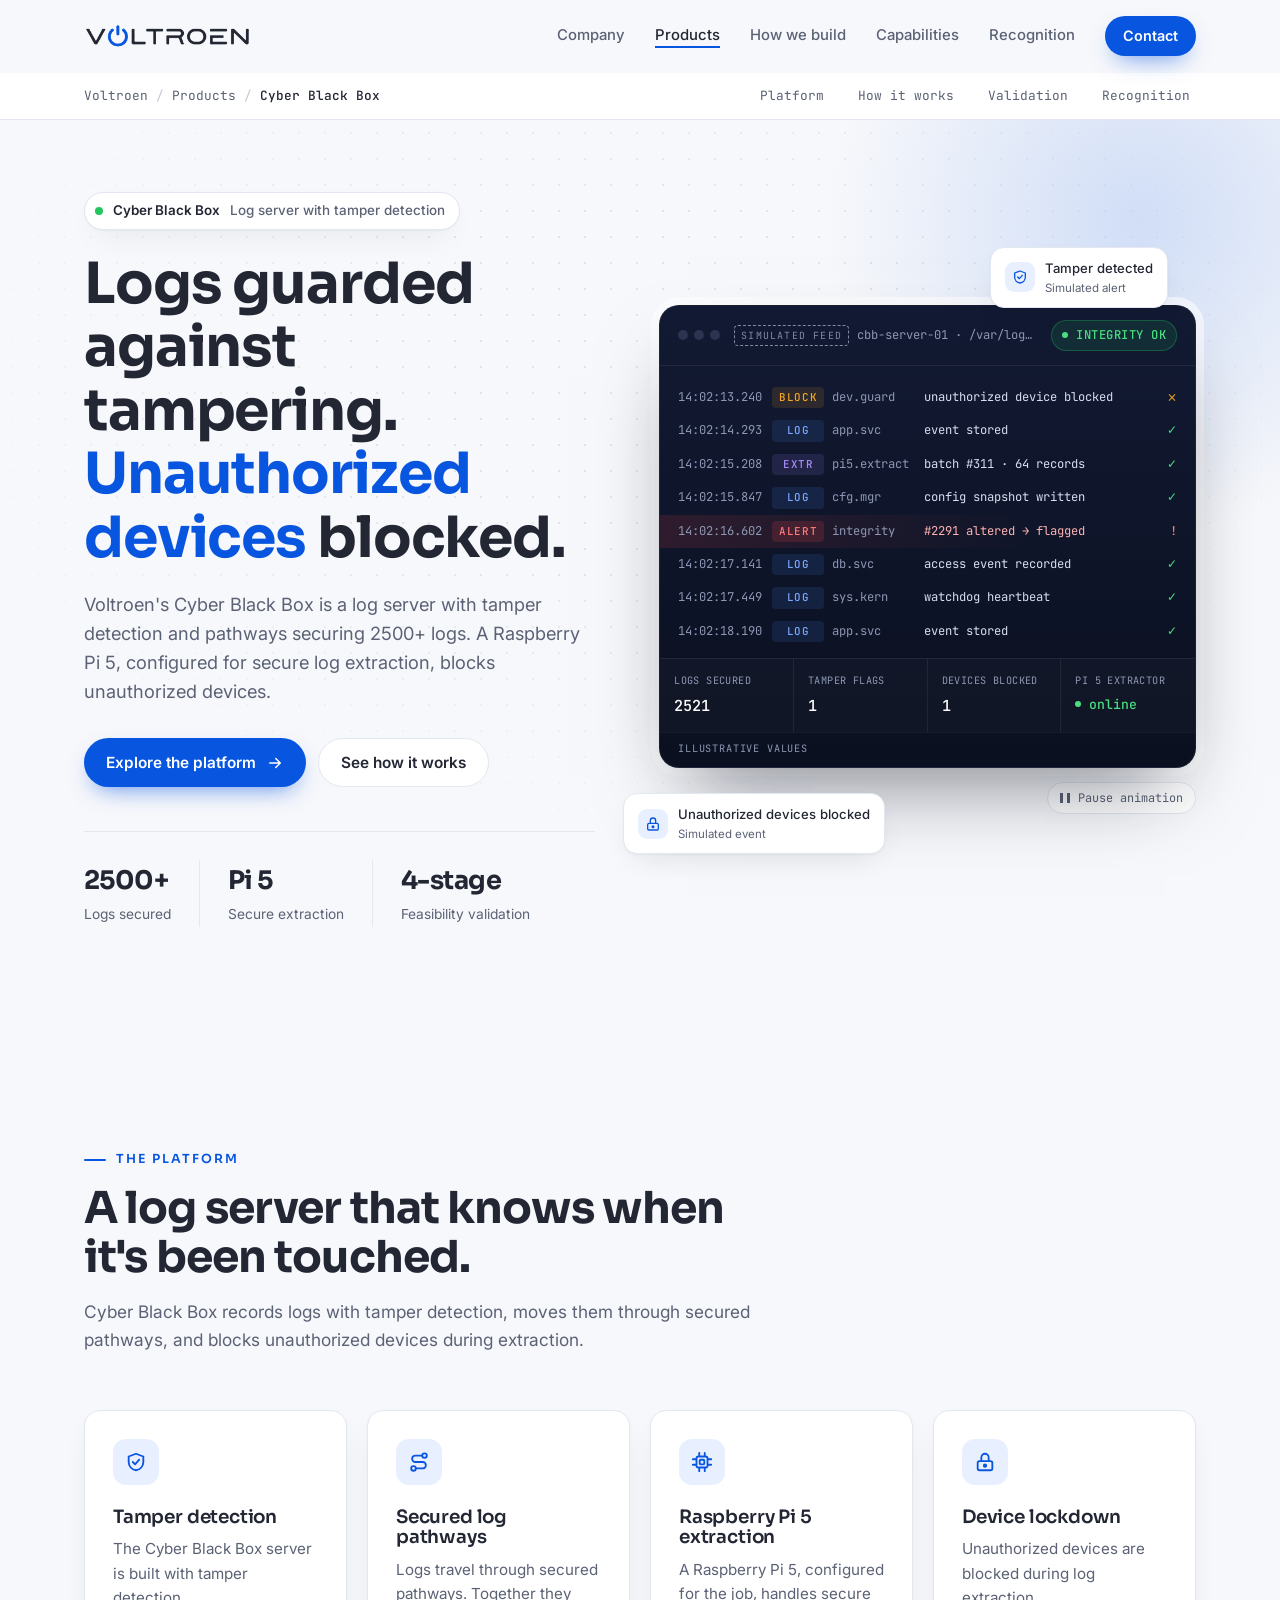
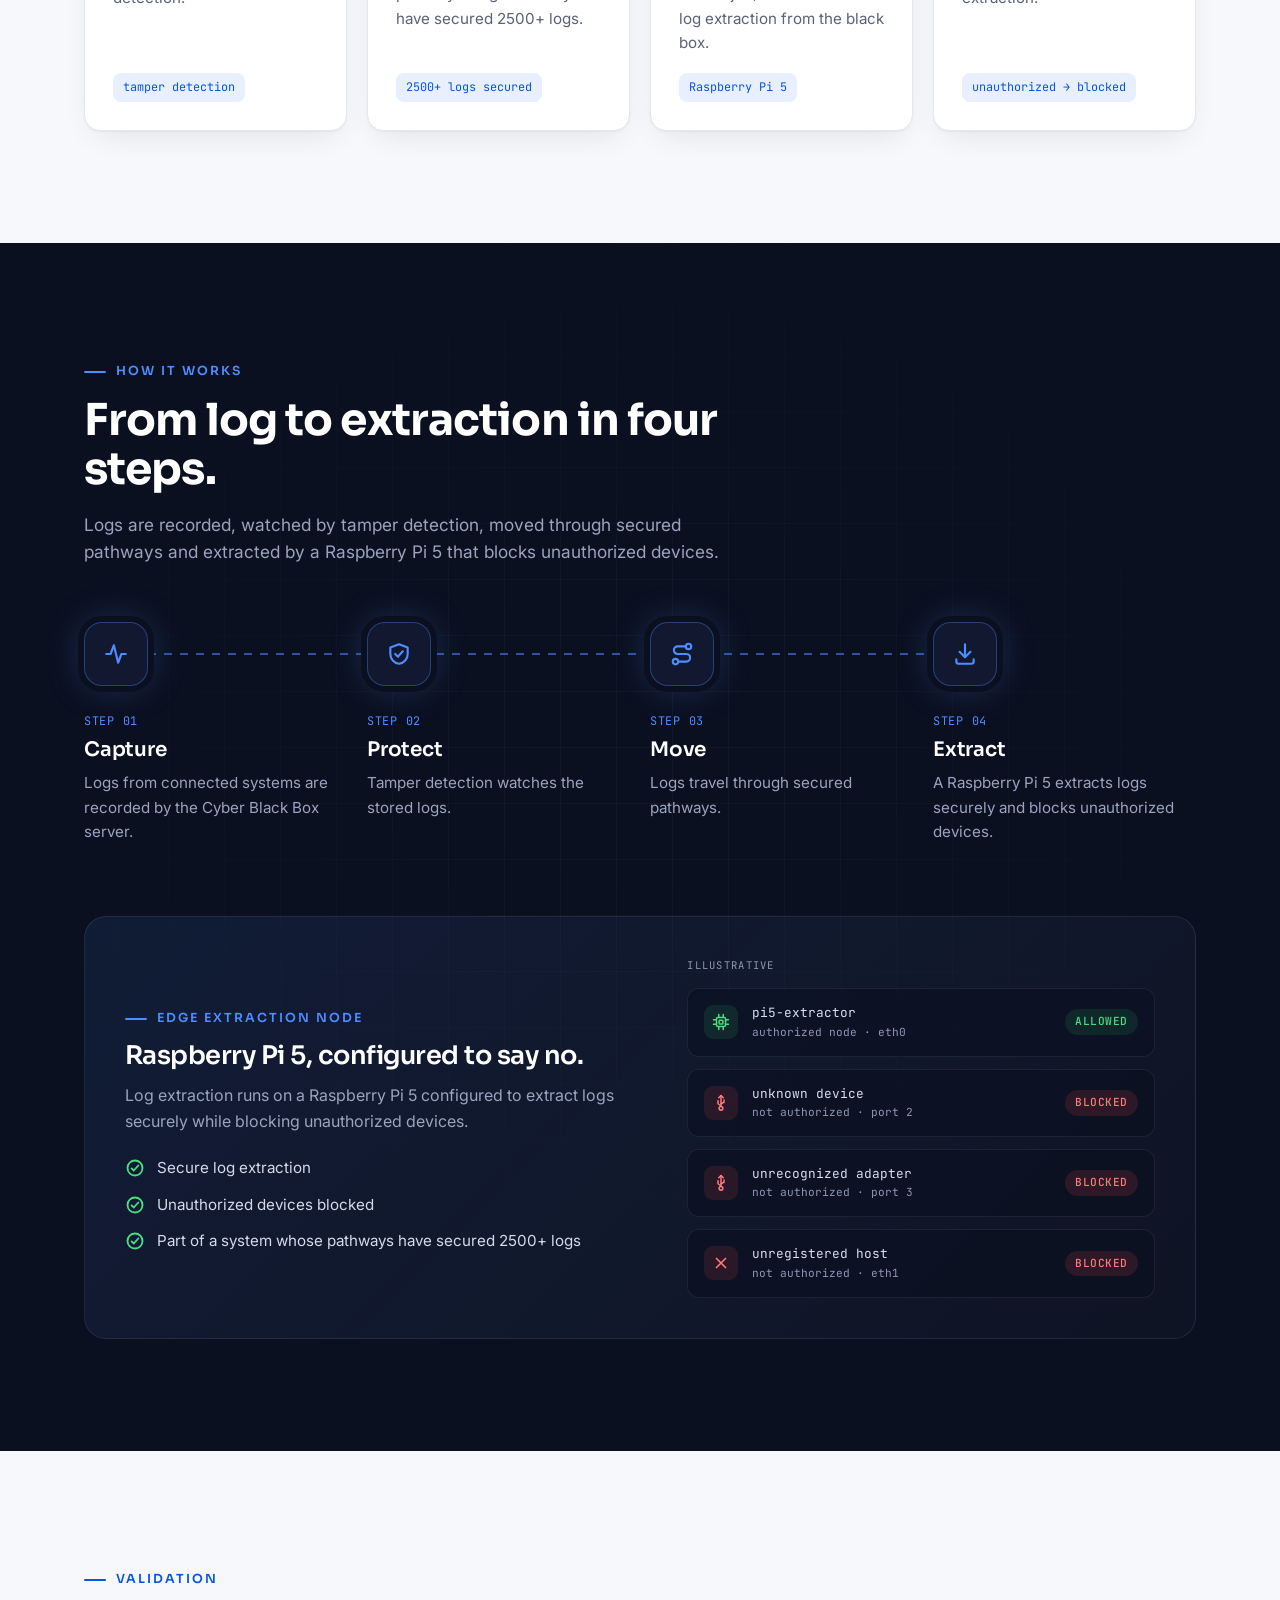
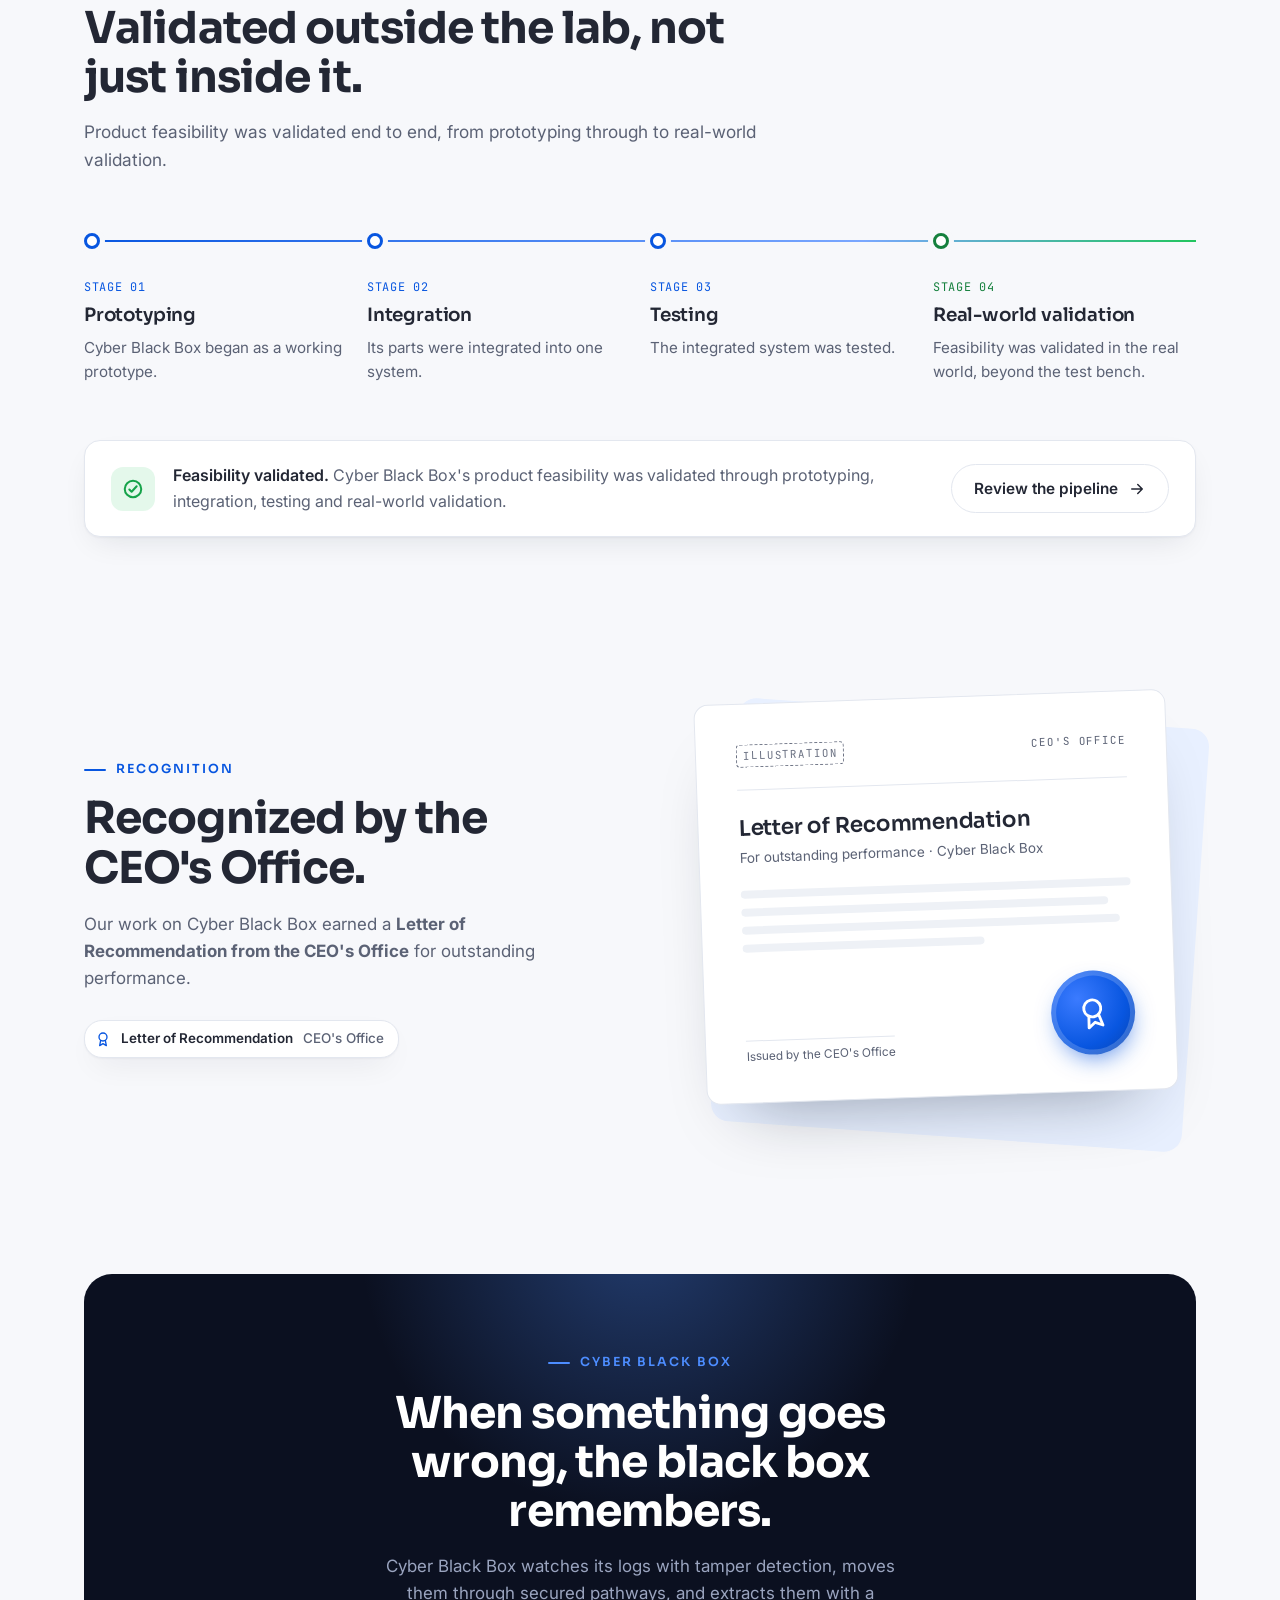
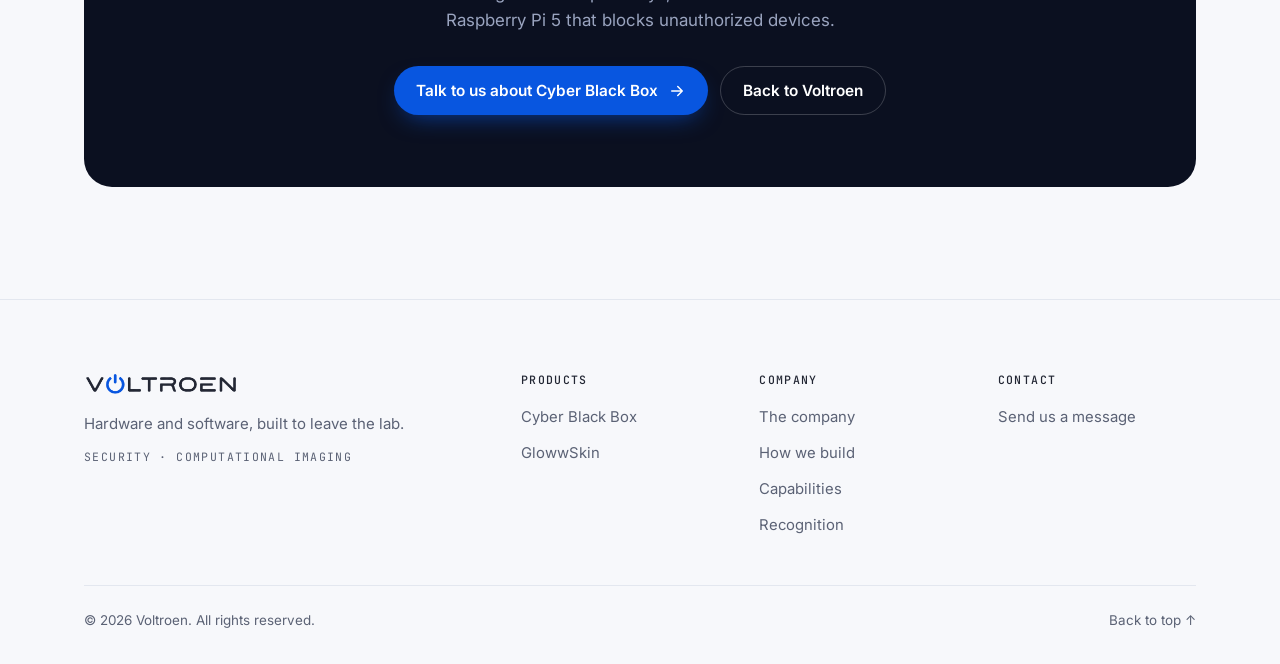
==== cyber-black-box.html @ 3a5cebd8 "Turn the site into a Voltroen company website index.html is now the company homepage: positioning, a" ====
<!DOCTYPE html>
<html lang="en" class="has-subbar">
<head>
  <meta charset="UTF-8" />
  <meta name="viewport" content="width=device-width, initial-scale=1.0" />
  <title>Cyber Black Box | Voltroen</title>
  <meta name="description" content="Cyber Black Box by Voltroen: a log server with tamper detection, secured pathways protecting 2500+ logs, and Raspberry Pi 5 extraction that blocks unauthorized devices." />
  <meta name="theme-color" content="#0b1020" />
  <meta property="og:title" content="Cyber Black Box | Voltroen" />
  <meta property="og:description" content="A log server with tamper detection, secured pathways protecting 2500+ logs, and Raspberry Pi 5 extraction that blocks unauthorized devices." />
  <meta property="og:image" content="assets/logo.png" />
  <meta property="og:type" content="website" />
  <link rel="icon" href="assets/favicon.svg" type="image/svg+xml" />
  <link rel="preconnect" href="https://fonts.googleapis.com" />
  <link rel="preconnect" href="https://fonts.gstatic.com" crossorigin />
  <link href="https://fonts.googleapis.com/css2?family=Inter:wght@400;500;600&family=JetBrains+Mono:wght@400;500&family=Sora:wght@500;600;700&display=swap" rel="stylesheet" />
  <script>document.documentElement.classList.add('js');setTimeout(function(){if(!window.__siteReady)document.documentElement.classList.remove('js');},4000);</script>
  <link rel="stylesheet" href="assets/css/site.css" />
</head>
<body>
  <a class="skip-link" href="#main">Skip to content</a>

  <!-- Reusable icons -->
  <svg width="0" height="0" style="position:absolute" aria-hidden="true">
    <defs>
      <symbol id="i-arrow" viewBox="0 0 24 24" fill="none" stroke="currentColor" stroke-width="2" stroke-linecap="round" stroke-linejoin="round"><path d="M5 12h14M13 6l6 6-6 6"/></symbol>
      <symbol id="i-shield" viewBox="0 0 24 24" fill="none" stroke="currentColor" stroke-width="2" stroke-linecap="round" stroke-linejoin="round"><path d="M12 3l8 3v6c0 4.6-3.3 8.4-8 9-4.7-.6-8-4.4-8-9V6l8-3z"/><path d="M8.5 12l2.5 2.5 4.5-5"/></symbol>
      <symbol id="i-route" viewBox="0 0 24 24" fill="none" stroke="currentColor" stroke-width="2" stroke-linecap="round" stroke-linejoin="round"><circle cx="6" cy="19" r="2.5"/><circle cx="18" cy="5" r="2.5"/><path d="M8.5 19H16a3.5 3.5 0 0 0 0-7H8a3.5 3.5 0 0 1 0-7h7.5"/></symbol>
      <symbol id="i-chip" viewBox="0 0 24 24" fill="none" stroke="currentColor" stroke-width="2" stroke-linecap="round" stroke-linejoin="round"><rect x="6" y="6" width="12" height="12" rx="2"/><rect x="9.5" y="9.5" width="5" height="5" rx="1"/><path d="M9 2v3M15 2v3M9 19v3M15 19v3M2 9h3M2 15h3M19 9h3M19 15h3"/></symbol>
      <symbol id="i-lock" viewBox="0 0 24 24" fill="none" stroke="currentColor" stroke-width="2" stroke-linecap="round" stroke-linejoin="round"><rect x="4" y="11" width="16" height="10" rx="2"/><path d="M8 11V7a4 4 0 0 1 8 0v4"/><circle cx="12" cy="16" r="1.3" fill="currentColor"/></symbol>
      <symbol id="i-capture" viewBox="0 0 24 24" fill="none" stroke="currentColor" stroke-width="2" stroke-linecap="round" stroke-linejoin="round"><path d="M3 12h4l3-8 4 16 3-8h4"/></symbol>
      <symbol id="i-seal" viewBox="0 0 24 24" fill="none" stroke="currentColor" stroke-width="2" stroke-linecap="round" stroke-linejoin="round"><rect x="3" y="4" width="18" height="16" rx="2"/><path d="M7 9h10M7 13h6"/><circle cx="17" cy="16" r="2"/></symbol>
      <symbol id="i-extract" viewBox="0 0 24 24" fill="none" stroke="currentColor" stroke-width="2" stroke-linecap="round" stroke-linejoin="round"><path d="M12 3v12M7 10l5 5 5-5"/><path d="M4 17v2a2 2 0 0 0 2 2h12a2 2 0 0 0 2-2v-2"/></symbol>
      <symbol id="i-verify" viewBox="0 0 24 24" fill="none" stroke="currentColor" stroke-width="2" stroke-linecap="round" stroke-linejoin="round"><circle cx="11" cy="11" r="7"/><path d="M20 20l-4-4"/><path d="M8 11l2 2 4-4"/></symbol>
      <symbol id="i-check" viewBox="0 0 24 24" fill="none" stroke="currentColor" stroke-width="2.2" stroke-linecap="round" stroke-linejoin="round"><circle cx="12" cy="12" r="9"/><path d="M8 12.5l2.5 2.5 5.5-6"/></symbol>
      <symbol id="i-usb" viewBox="0 0 24 24" fill="none" stroke="currentColor" stroke-width="2" stroke-linecap="round" stroke-linejoin="round"><path d="M12 2v14"/><path d="M9 5l3-3 3 3"/><path d="M12 16l-4-3V9M12 13l4-2V8"/><circle cx="12" cy="19" r="2.5"/></symbol>
      <symbol id="i-x" viewBox="0 0 24 24" fill="none" stroke="currentColor" stroke-width="2.2" stroke-linecap="round" stroke-linejoin="round"><path d="M6 6l12 12M18 6L6 18"/></symbol>
      <symbol id="i-power" viewBox="0 0 24 24" fill="none" stroke="currentColor" stroke-width="2.4" stroke-linecap="round"><path d="M7.5 6.8a7 7 0 1 0 9 0"/><path d="M12 3v8"/></symbol>
      <symbol id="i-award" viewBox="0 0 24 24" fill="none" stroke="currentColor" stroke-width="2" stroke-linecap="round" stroke-linejoin="round"><circle cx="12" cy="9" r="6"/><path d="M8.5 14L7 22l5-3 5 3-1.5-8"/></symbol>
    </defs>
  </svg>

  <header class="site-header">
    <div class="wrap nav">
      <a href="index.html" class="brand" aria-label="Voltroen home">
        <img src="assets/logo.png" alt="Voltroen" width="1184" height="184" />
      </a>
      <button class="menu-btn" aria-label="Open menu" aria-expanded="false" aria-controls="nav-links"><span></span></button>
      <nav class="nav-links" id="nav-links" aria-label="Primary">
        <a href="index.html#company">Company</a>
        <a href="index.html#products" class="is-section">Products</a>
        <a href="index.html#method">How we build</a>
        <a href="index.html#capabilities">Capabilities</a>
        <a href="index.html#recognition">Recognition</a>
        <a href="index.html?topic=cyber-black-box#contact" class="btn btn-primary">Contact</a>
      </nav>
    </div>
  </header>

  <div class="subbar">
    <div class="wrap">
      <nav class="crumbs" aria-label="Breadcrumb">
        <a href="index.html">Voltroen</a><i aria-hidden="true">/</i><a href="index.html#products">Products</a><i aria-hidden="true">/</i><b aria-current="page">Cyber Black Box</b>
      </nav>
      <nav class="subnav" aria-label="On this page">
        <a href="#platform">Platform</a>
        <a href="#how">How it works</a>
        <a href="#validation">Validation</a>
        <a href="#recognition">Recognition</a>
      </nav>
    </div>
  </div>

  <main id="main" tabindex="-1">
    <!-- Hero -->
    <section class="hero">
      <div class="wrap hero-grid">
        <div>
          <span class="pill reveal"><span class="dot"></span><b>Cyber Black Box</b> Log server with tamper detection</span>
          <h1 class="reveal d1">Logs guarded against tampering.<br /><span class="accent">Unauthorized devices</span> blocked.</h1>
          <p class="hero-lede reveal d2">
            Voltroen's Cyber Black Box is a log server with tamper detection and pathways securing 2500+ logs.
            A Raspberry Pi 5, configured for secure log extraction, blocks unauthorized devices.
          </p>
          <div class="hero-cta reveal d3">
            <a href="#platform" class="btn btn-primary">Explore the platform <svg aria-hidden="true"><use href="#i-arrow"/></svg></a>
            <a href="#how" class="btn btn-ghost">See how it works</a>
          </div>
          <div class="hero-stats reveal d3">
            <div><strong>2500+</strong><span>Logs secured</span></div>
            <div><strong>Pi 5</strong><span>Secure extraction</span></div>
            <div><strong>4-stage</strong><span>Feasibility validation</span></div>
          </div>
        </div>

        <div class="hero-visual reveal d2">
          <div class="console" id="console" aria-label="Simulated Cyber Black Box log stream (illustrative)" role="img">
            <div class="console-bar">
              <div class="lights"><i></i><i></i><i></i></div>
              <div class="console-title"><span class="sim-tag">Simulated feed</span><span class="path">cbb-server-01 · /var/log/blackbox</span></div>
              <div class="integrity" id="integrity"><span class="dot"></span><span id="integrity-text">INTEGRITY OK</span></div>
            </div>
            <div class="log" id="log" aria-hidden="true"></div>
            <div class="console-foot">
              <div><small>Logs secured</small><b id="c-logs">2520</b></div>
              <div><small>Tamper flags</small><b id="c-tamper">0</b></div>
              <div><small>Devices blocked</small><b id="c-blocked">0</b></div>
              <div><small>Pi 5 extractor</small><b class="online"><span class="dot"></span>online</b></div>
            </div>
            <div class="console-note">Illustrative values</div>
          </div>
          <button type="button" class="motion-toggle" aria-pressed="false"><span class="mt-icon" aria-hidden="true"></span><span class="mt-label">Pause animation</span></button>
          <div class="float-chip chip-b" aria-hidden="true">
            <span class="ico"><svg><use href="#i-shield"/></svg></span>
            <span>Tamper detected<small>Simulated alert</small></span>
          </div>
          <div class="float-chip chip-a" aria-hidden="true">
            <span class="ico"><svg><use href="#i-lock"/></svg></span>
            <span>Unauthorized devices blocked<small>Simulated event</small></span>
          </div>
        </div>
      </div>
    </section>

    <!-- Platform -->
    <section class="section" id="platform">
      <div class="wrap">
        <div class="section-head reveal">
          <span class="eyebrow">The platform</span>
          <h2>A log server that knows when it's been touched.</h2>
          <p>Cyber Black Box records logs with tamper detection, moves them through secured pathways, and blocks
            unauthorized devices during extraction.</p>
        </div>
        <div class="features">
          <article class="card reveal">
            <div class="ico"><svg aria-hidden="true"><use href="#i-shield"/></svg></div>
            <h3>Tamper detection</h3>
            <p>The Cyber Black Box server is built with tamper detection.</p>
            <span class="kpi">tamper detection</span>
          </article>
          <article class="card reveal d1">
            <div class="ico"><svg aria-hidden="true"><use href="#i-route"/></svg></div>
            <h3>Secured log pathways</h3>
            <p>Logs travel through secured pathways. Together they have secured 2500+ logs.</p>
            <span class="kpi">2500+ logs secured</span>
          </article>
          <article class="card reveal d2">
            <div class="ico"><svg aria-hidden="true"><use href="#i-chip"/></svg></div>
            <h3>Raspberry Pi 5 extraction</h3>
            <p>A Raspberry Pi 5, configured for the job, handles secure log extraction from the black box.</p>
            <span class="kpi">Raspberry Pi 5</span>
          </article>
          <article class="card reveal d3">
            <div class="ico"><svg aria-hidden="true"><use href="#i-lock"/></svg></div>
            <h3>Device lockdown</h3>
            <p>Unauthorized devices are blocked during log extraction.</p>
            <span class="kpi">unauthorized → blocked</span>
          </article>
        </div>
      </div>
    </section>

    <!-- How it works -->
    <section class="section dark" id="how">
      <div class="wrap">
        <div class="section-head reveal">
          <span class="eyebrow">How it works</span>
          <h2>From log to extraction in four steps.</h2>
          <p>Logs are recorded, watched by tamper detection, moved through secured pathways and extracted by a Raspberry Pi 5 that blocks unauthorized devices.</p>
        </div>

        <div class="flow">
          <div class="step reveal">
            <div class="step-num"><svg aria-hidden="true"><use href="#i-capture"/></svg></div>
            <small>STEP 01</small>
            <h3>Capture</h3>
            <p>Logs from connected systems are recorded by the Cyber Black Box server.</p>
          </div>
          <div class="step reveal d1">
            <div class="step-num"><svg aria-hidden="true"><use href="#i-shield"/></svg></div>
            <small>STEP 02</small>
            <h3>Protect</h3>
            <p>Tamper detection watches the stored logs.</p>
          </div>
          <div class="step reveal d2">
            <div class="step-num"><svg aria-hidden="true"><use href="#i-route"/></svg></div>
            <small>STEP 03</small>
            <h3>Move</h3>
            <p>Logs travel through secured pathways.</p>
          </div>
          <div class="step reveal d3">
            <div class="step-num"><svg aria-hidden="true"><use href="#i-extract"/></svg></div>
            <small>STEP 04</small>
            <h3>Extract</h3>
            <p>A Raspberry Pi 5 extracts logs securely and blocks unauthorized devices.</p>
          </div>
        </div>

        <div class="pi-panel reveal">
          <div>
            <span class="eyebrow">Edge extraction node</span>
            <h3>Raspberry Pi 5, configured to say no.</h3>
            <p>Log extraction runs on a Raspberry Pi 5 configured to extract logs securely while blocking
              unauthorized devices.</p>
            <ul class="checks">
              <li><svg aria-hidden="true"><use href="#i-check"/></svg>Secure log extraction</li>
              <li><svg aria-hidden="true"><use href="#i-check"/></svg>Unauthorized devices blocked</li>
              <li><svg aria-hidden="true"><use href="#i-check"/></svg>Part of a system whose pathways have secured 2500+ logs</li>
            </ul>
          </div>
          <div class="ports" role="group" aria-label="Illustrative device access decisions">
            <div class="ports-label">ILLUSTRATIVE</div>
            <div class="port ok">
              <span class="pico"><svg aria-hidden="true"><use href="#i-chip"/></svg></span>
              <span class="pname">pi5-extractor<small>authorized node · eth0</small></span>
              <span class="badge">ALLOWED</span>
            </div>
            <div class="port no">
              <span class="pico"><svg aria-hidden="true"><use href="#i-usb"/></svg></span>
              <span class="pname">unknown device<small>not authorized · port 2</small></span>
              <span class="badge">BLOCKED</span>
            </div>
            <div class="port no">
              <span class="pico"><svg aria-hidden="true"><use href="#i-usb"/></svg></span>
              <span class="pname">unrecognized adapter<small>not authorized · port 3</small></span>
              <span class="badge">BLOCKED</span>
            </div>
            <div class="port no">
              <span class="pico"><svg aria-hidden="true"><use href="#i-x"/></svg></span>
              <span class="pname">unregistered host<small>not authorized · eth1</small></span>
              <span class="badge">BLOCKED</span>
            </div>
          </div>
        </div>
      </div>
    </section>

    <!-- Validation -->
    <section class="section" id="validation">
      <div class="wrap">
        <div class="section-head reveal">
          <span class="eyebrow">Validation</span>
          <h2>Validated outside the lab, not just inside it.</h2>
          <p>Product feasibility was validated end to end, from prototyping through to real-world validation.</p>
        </div>
        <div class="timeline" id="timeline">
          <div class="stage reveal">
            <small>STAGE 01</small>
            <h3>Prototyping</h3>
            <p>Cyber Black Box began as a working prototype.</p>
          </div>
          <div class="stage reveal d1">
            <small>STAGE 02</small>
            <h3>Integration</h3>
            <p>Its parts were integrated into one system.</p>
          </div>
          <div class="stage reveal d2">
            <small>STAGE 03</small>
            <h3>Testing</h3>
            <p>The integrated system was tested.</p>
          </div>
          <div class="stage reveal d3">
            <small>STAGE 04</small>
            <h3>Real-world validation</h3>
            <p>Feasibility was validated in the real world, beyond the test bench.</p>
          </div>
        </div>
        <div class="verdict reveal">
          <span class="ico"><svg aria-hidden="true"><use href="#i-check"/></svg></span>
          <p><b>Feasibility validated.</b> Cyber Black Box's product feasibility was validated through prototyping, integration, testing and real-world validation.</p>
          <a href="#how" class="btn btn-ghost">Review the pipeline <svg aria-hidden="true"><use href="#i-arrow"/></svg></a>
        </div>
      </div>
    </section>

    <!-- Recognition -->
    <section class="section" id="recognition" style="padding-top: 24px;">
      <div class="wrap recog">
        <div class="reveal">
          <span class="eyebrow">Recognition</span>
          <h2>Recognized by the CEO's Office.</h2>
          <p>Our work on Cyber Black Box earned a <strong>Letter of Recommendation from the CEO's Office</strong>
            for outstanding performance.</p>
          <span class="pill"><svg width="16" height="16" style="color: var(--blue)" aria-hidden="true"><use href="#i-award"/></svg><b>Letter of Recommendation</b> CEO's Office</span>
        </div>
        <div class="letter-stage reveal d1" aria-hidden="true">
          <div class="letter">
            <div class="letter-head">
              <span class="sim-tag">Illustration</span>
              <span>CEO's Office</span>
            </div>
            <h3>Letter of Recommendation</h3>
            <div class="from">For outstanding performance · Cyber Black Box</div>
            <div class="bars"><i></i><i></i><i></i><i></i></div>
            <div class="letter-foot">
              <div class="sign"><small>Issued by the CEO's Office</small></div>
              <div class="wax-seal"><svg aria-hidden="true"><use href="#i-award"/></svg></div>
            </div>
          </div>
        </div>
      </div>
    </section>

    <!-- CTA -->
    <section class="section" style="padding-top: 24px;">
      <div class="wrap">
        <div class="cta reveal">
          <span class="eyebrow">Cyber Black Box</span>
          <h2 style="margin-top: 16px;">When something goes wrong, the black box remembers.</h2>
          <p>Cyber Black Box watches its logs with tamper detection, moves them through secured pathways, and extracts them with a Raspberry Pi 5 that blocks unauthorized devices.</p>
          <div class="hero-cta">
            <a href="index.html?topic=cyber-black-box#contact" class="btn btn-primary">Talk to us about Cyber Black Box <svg aria-hidden="true"><use href="#i-arrow"/></svg></a>
            <a href="index.html" class="btn btn-ghost">Back to Voltroen</a>
          </div>
        </div>
      </div>
    </section>
  </main>

  <footer class="site-footer v2">
    <div class="wrap">
      <div class="foot-grid">
        <div>
          <img src="assets/logo.png" alt="Voltroen" width="1184" height="184" />
          <p>Hardware and software, built to leave the lab.</p>
          <p class="mono-line">SECURITY · COMPUTATIONAL IMAGING</p>
        </div>
        <div class="foot-col">
          <h2 class="foot-title">Products</h2>
          <ul>
            <li><a href="cyber-black-box.html">Cyber Black Box</a></li>
            <li><a href="index.html#glowwskin">GlowwSkin</a></li>
          </ul>
        </div>
        <div class="foot-col">
          <h2 class="foot-title">Company</h2>
          <ul>
            <li><a href="index.html#company">The company</a></li>
            <li><a href="index.html#method">How we build</a></li>
            <li><a href="index.html#capabilities">Capabilities</a></li>
            <li><a href="index.html#recognition">Recognition</a></li>
          </ul>
        </div>
        <div class="foot-col">
          <h2 class="foot-title">Contact</h2>
          <ul>
            <li><a href="index.html#contact">Send us a message</a></li>
            <li hidden><a id="footer-email" href="index.html#contact"></a></li>
          </ul>
        </div>
      </div>
      <div class="legal">
        <span>© <span id="year">2026</span> Voltroen. All rights reserved.</span>
        <a href="#top">Back to top ↑</a>
      </div>
    </div>
  </footer>

  <script src="assets/js/site.js"></script>
</body>
</html>
---- assets/css/site.css ----
:root {
  --navy: #232734;
  --ink: #0b1020;
  --ink-2: #111830;
  --blue: #0856e0;
  --blue-soft: #e8f0ff;
  --blue-bright: #4d8dff;
  --bg: #f7f8fb;
  --surface: #ffffff;
  --line: #e3e7ef;
  --text: #232734;
  --muted: #5b6275;
  --green: #22c55e;
  --amber: #f5a524;
  --red: #f04444;
  --radius: 16px;
  --shadow: 0 1px 2px rgba(16, 24, 40, .04), 0 12px 32px -12px rgba(16, 24, 40, .12);
  --wrap: 1160px;
  --head: 'Sora', 'Inter', system-ui, sans-serif;
  --body: 'Inter', system-ui, -apple-system, 'Segoe UI', sans-serif;
  --mono: 'JetBrains Mono', ui-monospace, SFMono-Regular, Menlo, monospace;
}

*, *::before, *::after { box-sizing: border-box; }
* { margin: 0; padding: 0; }

html { scroll-behavior: smooth; scroll-padding-top: 84px; }
body {
  font-family: var(--body);
  background: var(--bg);
  color: var(--text);
  line-height: 1.6;
  -webkit-font-smoothing: antialiased;
  overflow-x: hidden;
}
img, svg { display: block; max-width: 100%; }
a { color: inherit; text-decoration: none; }
:focus-visible { outline: 2px solid var(--blue); outline-offset: 3px; border-radius: 6px; }

.wrap { width: 100%; max-width: var(--wrap); margin: 0 auto; padding: 0 24px; }

h1, h2, h3 { font-family: var(--head); color: var(--navy); line-height: 1.12; letter-spacing: -0.02em; }
h1 { font-size: clamp(2.3rem, 4.6vw, 3.55rem); font-weight: 700; }
h2 { font-size: clamp(1.9rem, 3.6vw, 2.75rem); font-weight: 700; }
h3 { font-size: 1.15rem; font-weight: 600; letter-spacing: -0.01em; }

.eyebrow {
  display: inline-flex; align-items: center; gap: 10px;
  font-family: var(--head); font-size: .78rem; font-weight: 600;
  letter-spacing: .16em; text-transform: uppercase; color: var(--blue);
}
.eyebrow::before { content: ""; width: 22px; height: 2px; border-radius: 2px; background: currentColor; }

.section { padding: 112px 0; }
.section-head { max-width: 680px; margin-bottom: 56px; }
.section-head h2 { margin: 14px 0 16px; }
.section-head p { color: var(--muted); font-size: 1.08rem; }

.btn {
  display: inline-flex; align-items: center; gap: 10px;
  padding: 14px 22px; border-radius: 999px;
  font-weight: 600; font-size: .96rem; line-height: 1;
  transition: transform .2s ease, box-shadow .2s ease, background .2s ease, color .2s ease, border-color .2s ease;
}
.btn svg { width: 18px; height: 18px; transition: transform .2s ease; }
.btn:hover svg { transform: translateX(3px); }
.btn-primary { background: var(--blue); color: #fff; box-shadow: 0 10px 24px -10px rgba(8, 86, 224, .7); }
.btn-primary:hover { background: #0a4cc4; transform: translateY(-1px); }
.btn-ghost { border: 1px solid var(--line); background: var(--surface); color: var(--navy); }
.btn-ghost:hover { border-color: #c7cfdd; transform: translateY(-1px); }

/* ---------- Header ---------- */
.site-header {
  position: sticky; top: 0; z-index: 50;
  background: rgba(247, 248, 251, .82);
  backdrop-filter: saturate(160%) blur(14px);
  -webkit-backdrop-filter: saturate(160%) blur(14px);
  border-bottom: 1px solid transparent;
  transition: border-color .25s ease, background .25s ease;
}
.site-header.scrolled { border-bottom-color: var(--line); background: rgba(255, 255, 255, .88); }
.nav { display: flex; align-items: center; justify-content: space-between; height: 72px; gap: 24px; }
.brand img { height: 26px; width: auto; }
.nav-links { display: flex; align-items: center; gap: 30px; }

.nav-links a:not(.btn) { font-size: .93rem; font-weight: 500; color: var(--muted); transition: color .2s ease; }
.nav-links a:not(.btn):hover { color: var(--navy); }
.nav-links .btn { padding: 11px 18px; font-size: .9rem; }
.menu-btn {
  display: none; width: 42px; height: 42px; border-radius: 12px;
  border: 1px solid var(--line); background: var(--surface); cursor: pointer;
  align-items: center; justify-content: center;
}
.menu-btn span, .menu-btn span::before, .menu-btn span::after {
  display: block; width: 18px; height: 2px; border-radius: 2px; background: var(--navy);
  position: relative; transition: transform .25s ease, background .25s ease;
}
.menu-btn span::before, .menu-btn span::after { content: ""; position: absolute; left: 0; }
.menu-btn span::before { top: -6px; }
.menu-btn span::after { top: 6px; }
.menu-open .menu-btn span { background: transparent; }
.menu-open .menu-btn span::before { transform: translateY(6px) rotate(45deg); }
.menu-open .menu-btn span::after { transform: translateY(-6px) rotate(-45deg); }

/* ---------- Hero ---------- */
.hero { position: relative; padding: 72px 0 104px; overflow: hidden; }
.hero::before {
  content: ""; position: absolute; inset: 0; z-index: -2;
  background-image: radial-gradient(rgba(35, 39, 52, .09) 1px, transparent 1px);
  background-size: 26px 26px;
  -webkit-mask-image: radial-gradient(ellipse 80% 70% at 50% 30%, #000 30%, transparent 75%);
          mask-image: radial-gradient(ellipse 80% 70% at 50% 30%, #000 30%, transparent 75%);
}
.hero::after {
  content: ""; position: absolute; z-index: -1; width: 720px; height: 720px; right: -220px; top: -260px;
  background: radial-gradient(circle, rgba(8, 86, 224, .16), transparent 62%);
}
.hero-grid { display: grid; grid-template-columns: minmax(0, 1fr) minmax(0, 1.05fr); gap: 64px; align-items: center; }
.hero-grid > *, .recog > *, .pi-panel > * { min-width: 0; }
.pill {
  display: inline-flex; align-items: center; gap: 10px;
  padding: 7px 14px 7px 10px; border-radius: 999px;
  background: var(--surface); border: 1px solid var(--line); box-shadow: var(--shadow);
  font-size: .84rem; font-weight: 500; color: var(--muted);
}
.pill b { color: var(--navy); font-weight: 600; }
.dot { width: 8px; height: 8px; border-radius: 50%; background: var(--green); position: relative; flex: none; }
.dot::after {
  content: ""; position: absolute; inset: -4px; border-radius: 50%;
  border: 2px solid var(--green); opacity: 0; animation: ping 2s ease-out infinite;
}
@keyframes ping { 0% { transform: scale(.4); opacity: .8; } 100% { transform: scale(1.6); opacity: 0; } }

.hero h1 { margin: 22px 0 20px; }
.hero h1 .accent { color: var(--blue); }
.hero-lede { font-size: 1.14rem; color: var(--muted); max-width: 540px; }
.hero-cta { display: flex; flex-wrap: wrap; gap: 12px; margin-top: 32px; }

.hero-stats {
  display: grid; grid-template-columns: repeat(3, auto); justify-content: start; gap: 0;
  margin-top: 44px; padding-top: 28px; border-top: 1px solid var(--line);
}
.hero-stats div { padding-right: 28px; margin-right: 28px; border-right: 1px solid var(--line); }
.hero-stats div:last-child { border-right: 0; margin-right: 0; padding-right: 0; }
.hero-stats strong { display: block; font-family: var(--head); font-size: 1.6rem; font-weight: 700; color: var(--navy); letter-spacing: -0.02em; }
.hero-stats span { font-size: .86rem; color: var(--muted); }

/* ---------- Console (hero visual) ---------- */
.console {
  position: relative;
  background: linear-gradient(180deg, #121a33, var(--ink));
  border-radius: 20px; color: #c9d2e6;
  border: 1px solid rgba(255, 255, 255, .06);
  box-shadow: 0 40px 80px -30px rgba(11, 16, 32, .55), 0 0 0 8px rgba(255, 255, 255, .6);
  font-family: var(--mono); font-size: .76rem;
  overflow: hidden;
}
.console-bar {
  display: flex; align-items: center; gap: 14px;
  padding: 14px 18px; border-bottom: 1px solid rgba(255, 255, 255, .07);
}
.lights { display: flex; gap: 6px; }
.lights i { width: 10px; height: 10px; border-radius: 50%; background: #2b3450; }
.console-title { color: #8d97b3; flex: 1; min-width: 0; white-space: nowrap; overflow: hidden; text-overflow: ellipsis; }
.integrity {
  display: inline-flex; align-items: center; gap: 8px; flex: none;
  padding: 5px 10px; border-radius: 999px; font-weight: 500; letter-spacing: .04em;
  background: rgba(34, 197, 94, .12); color: #4ade80; border: 1px solid rgba(34, 197, 94, .3);
  transition: background .3s ease, color .3s ease, border-color .3s ease;
}
.integrity .dot { width: 6px; height: 6px; background: currentColor; }
.integrity .dot::after { border-color: currentColor; }
.integrity.alert { background: rgba(240, 68, 68, .14); color: #ff7a7a; border-color: rgba(240, 68, 68, .4); }

.log { padding: 10px 0; height: 292px; overflow: hidden; display: flex; flex-direction: column; justify-content: flex-end; }
.line {
  display: grid; grid-template-columns: 92px 58px 96px 1fr 18px; gap: 10px; align-items: center;
  padding: 6px 18px; white-space: nowrap;
}
.line > * { overflow: hidden; text-overflow: ellipsis; }
.line.new { animation: lineIn .45s ease both; }
@keyframes lineIn { from { opacity: 0; transform: translateY(8px); } to { opacity: 1; transform: none; } }
.t { color: #8d97b3; }
.tag { font-weight: 500; font-size: .68rem; letter-spacing: .06em; padding: 2px 0; border-radius: 4px; text-align: center; }
.src { color: #8d97b3; }
.msg { color: #d7deef; }
.st { text-align: right; font-weight: 500; }
.line.seal .tag { color: #7aa7ff; background: rgba(77, 141, 255, .12); }
.line.seal .st { color: #4ade80; }
.line.extr .tag { color: #a78bfa; background: rgba(167, 139, 250, .12); }
.line.extr .st { color: #4ade80; }
.line.block .tag { color: var(--amber); background: rgba(245, 165, 36, .12); }
.line.block .st { color: var(--amber); }
.line.alert { background: linear-gradient(90deg, rgba(240, 68, 68, .14), transparent 70%); }
.line.alert .tag { color: #ff7a7a; background: rgba(240, 68, 68, .16); }
.line.alert .msg { color: #ffb3b3; }
.line.alert .st { color: #ff7a7a; }

.console-foot {
  display: grid; grid-template-columns: repeat(4, 1fr);
  border-top: 1px solid rgba(255, 255, 255, .07); background: rgba(255, 255, 255, .02);
}
.console-foot div { padding: 14px 18px; border-right: 1px solid rgba(255, 255, 255, .07); min-width: 0; }
.console-foot div:last-child { border-right: 0; }
.console-foot small { display: block; font-size: .64rem; letter-spacing: .08em; text-transform: uppercase; color: #8d97b3; white-space: nowrap; }
.console-foot b { display: flex; align-items: center; gap: 8px; margin-top: 4px; font-size: .95rem; font-weight: 500; color: #fff; white-space: nowrap; }
.console-foot .online { color: #4ade80; font-size: .82rem; }
.console-foot .online .dot { width: 6px; height: 6px; background: currentColor; }
.console-foot .online .dot::after { border-color: currentColor; }

.hero-visual { position: relative; }
.float-chip {
  position: absolute; display: flex; align-items: center; gap: 10px;
  padding: 10px 14px; border-radius: 14px; background: var(--surface);
  border: 1px solid var(--line); box-shadow: var(--shadow);
  font-size: .82rem; font-weight: 500; color: var(--navy); white-space: nowrap;
}
.float-chip .ico { width: 30px; height: 30px; border-radius: 9px; display: grid; place-items: center; background: var(--blue-soft); color: var(--blue); }
.float-chip .ico svg { width: 16px; height: 16px; }
.float-chip small { display: block; font-size: .72rem; font-weight: 400; color: var(--muted); }
.chip-a { left: -36px; top: auto; bottom: -40px; animation: bob 6s ease-in-out infinite; }
.chip-b { right: 28px; top: -58px; animation: bob 6s ease-in-out -3s infinite; }
@keyframes bob { 50% { transform: translateY(-8px); } }

/* ---------- Platform ---------- */
.features { display: grid; grid-template-columns: repeat(4, 1fr); gap: 20px; }
.card {
  position: relative; background: var(--surface); border: 1px solid var(--line);
  border-radius: var(--radius); padding: 28px; box-shadow: var(--shadow);
  transition: transform .25s ease, box-shadow .25s ease, border-color .25s ease;
}
.card:hover { transform: translateY(-4px); border-color: #cfd8ea; box-shadow: 0 24px 48px -24px rgba(16, 24, 40, .25); }
.card .ico {
  width: 46px; height: 46px; border-radius: 13px; display: grid; place-items: center;
  background: var(--blue-soft); color: var(--blue); margin-bottom: 22px;
}
.card .ico svg { width: 22px; height: 22px; }
.card h3 { margin-bottom: 10px; }
.card p { color: var(--muted); font-size: .95rem; }
.card .kpi {
  display: inline-block; margin-top: 18px; padding: 5px 10px; border-radius: 8px;
  font-family: var(--mono); font-size: .74rem; color: var(--blue); background: var(--blue-soft);
}

/* ---------- How it works (dark) ---------- */
.dark { background: var(--ink); color: #c4cbdd; position: relative; overflow: hidden; }
.dark::before {
  content: ""; position: absolute; inset: 0;
  background-image: linear-gradient(rgba(255, 255, 255, .035) 1px, transparent 1px), linear-gradient(90deg, rgba(255, 255, 255, .035) 1px, transparent 1px);
  background-size: 56px 56px;
  -webkit-mask-image: radial-gradient(ellipse 70% 60% at 50% 40%, #000, transparent 80%);
          mask-image: radial-gradient(ellipse 70% 60% at 50% 40%, #000, transparent 80%);
}
.dark .wrap { position: relative; }
.dark h2, .dark h3 { color: #fff; }
.dark .eyebrow { color: var(--blue-bright); }
.dark .section-head p { color: #9aa4bf; }

.flow { position: relative; display: grid; grid-template-columns: repeat(4, 1fr); gap: 20px; }
.flow::before {
  content: ""; position: absolute; top: 31px; left: 12%; right: 12%; height: 2px;
  background: repeating-linear-gradient(90deg, rgba(77, 141, 255, .55) 0 8px, transparent 8px 16px);
  background-size: 32px 2px; animation: dash 1.4s linear infinite;
}
@keyframes dash { to { background-position: 32px 0; } }
.step { position: relative; text-align: left; }
.step-num {
  position: relative; z-index: 1; width: 64px; height: 64px; border-radius: 18px;
  display: grid; place-items: center; margin-bottom: 26px;
  background: var(--ink-2); border: 1px solid rgba(77, 141, 255, .35); color: var(--blue-bright);
  box-shadow: 0 0 0 6px var(--ink), 0 0 40px -6px rgba(77, 141, 255, .45);
}
.step-num svg { width: 26px; height: 26px; }
.step small { display: block; font-family: var(--mono); font-size: .74rem; color: var(--blue-bright); margin-bottom: 8px; letter-spacing: .06em; }
.step h3 { margin-bottom: 10px; font-size: 1.25rem; }
.step p { font-size: .95rem; color: #9aa4bf; max-width: 260px; }

.pi-panel {
  margin-top: 72px; display: grid; grid-template-columns: 1.1fr 1fr; gap: 48px; align-items: center;
  padding: 40px; border-radius: 22px;
  background: linear-gradient(135deg, rgba(77, 141, 255, .1), rgba(255, 255, 255, .02));
  border: 1px solid rgba(255, 255, 255, .08);
}
.pi-panel h3 { font-size: 1.6rem; margin: 12px 0 14px; letter-spacing: -0.02em; }
.pi-panel p { color: #9aa4bf; }
.checks { list-style: none; margin-top: 22px; display: grid; gap: 12px; }
.checks li { display: flex; gap: 12px; align-items: flex-start; color: #d4daea; font-size: .95rem; }
.checks svg { width: 20px; height: 20px; flex: none; color: #4ade80; margin-top: 2px; }

.ports { display: grid; grid-template-columns: minmax(0, 1fr); gap: 12px; font-family: var(--mono); font-size: .8rem; }
.port {
  display: flex; align-items: center; gap: 14px; padding: 14px 16px; border-radius: 12px;
  background: rgba(11, 16, 32, .6); border: 1px solid rgba(255, 255, 255, .07);
}
.port .pico { width: 34px; height: 34px; border-radius: 9px; display: grid; place-items: center; flex: none; }
.port .pico svg { width: 18px; height: 18px; }
.port .pname { flex: 1; min-width: 0; color: #d7deef; white-space: nowrap; overflow: hidden; text-overflow: ellipsis; }
.port .pname small { display: block; color: #8d97b3; font-size: .7rem; }
.port .badge { padding: 4px 10px; border-radius: 999px; font-size: .7rem; font-weight: 500; letter-spacing: .05em; flex: none; }
.port.ok .pico { background: rgba(34, 197, 94, .12); color: #4ade80; }
.port.ok .badge { background: rgba(34, 197, 94, .12); color: #4ade80; }
.port.no .pico { background: rgba(240, 68, 68, .12); color: #ff7a7a; }
.port.no .badge { background: rgba(240, 68, 68, .14); color: #ff7a7a; }

/* ---------- Validation ---------- */
.timeline { position: relative; display: grid; grid-template-columns: repeat(4, 1fr); gap: 20px; }
.timeline::before {
  content: ""; position: absolute; left: 0; right: 0; top: 11px; height: 2px;
  background: linear-gradient(90deg, var(--blue), #7aa7ff 70%, var(--green));
  transform-origin: left; transform: scaleX(var(--progress, 1)); transition: transform 1.4s cubic-bezier(.2, .7, .2, 1);
}
.js .timeline:not(.in)::before { --progress: 0; }
.stage { position: relative; padding-top: 44px; }
.stage::before {
  content: ""; position: absolute; top: 4px; left: 0; width: 16px; height: 16px; border-radius: 50%;
  background: var(--surface); border: 3px solid var(--blue); box-shadow: 0 0 0 5px var(--bg);
}
.stage:last-child::before { border-color: var(--green); }
.stage small { font-family: var(--mono); font-size: .74rem; color: var(--blue); letter-spacing: .06em; }
.stage:last-child small { color: #16a34a; }
.stage h3 { margin: 6px 0 10px; }
.stage p { color: var(--muted); font-size: .95rem; }
.verdict {
  margin-top: 56px; display: flex; align-items: center; gap: 18px; flex-wrap: wrap;
  padding: 22px 26px; border-radius: var(--radius);
  background: var(--surface); border: 1px solid var(--line); box-shadow: var(--shadow);
}
.verdict .ico { width: 44px; height: 44px; border-radius: 12px; display: grid; place-items: center; background: rgba(34, 197, 94, .12); color: #16a34a; flex: none; }
.verdict .ico svg { width: 22px; height: 22px; }
.verdict p { flex: 1; min-width: 220px; color: var(--muted); }
.verdict p b { color: var(--navy); font-weight: 600; }

/* ---------- Recognition ---------- */
.recog { display: grid; grid-template-columns: 1fr 1fr; gap: 72px; align-items: center; }
.recog h2 { margin: 14px 0 18px; }
.recog p { color: var(--muted); font-size: 1.06rem; }
.recog .pill { margin-top: 28px; flex-wrap: wrap; row-gap: 2px; border-radius: 18px; }
.recog .pill b { white-space: nowrap; }

.letter-stage { position: relative; padding: 24px 24px 40px; }
.letter-stage::before {
  content: ""; position: absolute; inset: 40px 0 0 48px; border-radius: 18px;
  background: var(--blue-soft); transform: rotate(4deg);
}
.letter {
  position: relative; background: var(--surface); border-radius: 14px; padding: 40px 40px 36px;
  border: 1px solid var(--line); box-shadow: 0 40px 70px -40px rgba(16, 24, 40, .4);
  transform: rotate(-2deg); transition: transform .4s ease;
}
.letter:hover { transform: rotate(0deg) translateY(-4px); }
.letter-head { display: flex; justify-content: space-between; align-items: flex-start; gap: 16px; padding-bottom: 22px; border-bottom: 1px solid var(--line); }
.letter-head img { height: 18px; width: auto; }
.letter-head span { font-family: var(--mono); font-size: .68rem; color: var(--muted); letter-spacing: .08em; text-transform: uppercase; text-align: right; }
.letter h3 { font-size: 1.35rem; margin: 26px 0 6px; }
.letter .from { font-size: .85rem; color: var(--muted); margin-bottom: 22px; }
.bars { display: grid; gap: 10px; }
.bars i { display: block; height: 8px; border-radius: 4px; background: #eef1f6; }
.bars i:nth-child(2) { width: 94%; } .bars i:nth-child(3) { width: 97%; } .bars i:nth-child(4) { width: 62%; }
.letter-foot { display: flex; justify-content: space-between; align-items: flex-end; margin-top: 30px; }
.sign svg { width: 150px; height: 46px; color: var(--navy); }
.sign small { display: block; margin-top: 4px; padding-top: 6px; border-top: 1px solid var(--line); font-size: .74rem; color: var(--muted); }
.wax-seal {
  width: 84px; height: 84px; border-radius: 50%; display: grid; place-items: center; flex: none;
  background: radial-gradient(circle at 35% 30%, #3b7bff, var(--blue) 60%, #0640a8);
  box-shadow: 0 10px 24px -8px rgba(8, 86, 224, .7), inset 0 0 0 5px rgba(255, 255, 255, .18);
  color: #fff; transform: rotate(-10deg);
}
.wax-seal svg { width: 34px; height: 34px; }

/* ---------- CTA ---------- */
.cta {
  position: relative; overflow: hidden; border-radius: 28px; padding: 72px 56px;
  background: var(--ink); color: #c4cbdd; text-align: center;
}
.cta::before {
  content: ""; position: absolute; width: 640px; height: 640px; left: 50%; top: -360px; transform: translateX(-50%);
  background: radial-gradient(circle, rgba(77, 141, 255, .35), transparent 62%);
}
.cta > * { position: relative; }
.cta h2 { color: #fff; max-width: 640px; margin: 0 auto 16px; }
.cta p { max-width: 520px; margin: 0 auto; color: #9aa4bf; font-size: 1.06rem; }
.cta .hero-cta { justify-content: center; }
.cta .btn-ghost { background: transparent; color: #fff; border-color: rgba(255, 255, 255, .2); }
.cta .btn-ghost:hover { border-color: rgba(255, 255, 255, .45); }

/* ---------- Footer ---------- */
.site-footer { padding: 72px 0 40px; }
.legal { display: flex; justify-content: space-between; gap: 16px; flex-wrap: wrap; padding-top: 24px; font-size: .84rem; color: var(--muted); }

/* ---------- Reveal ---------- */
.js .reveal { opacity: 0; transform: translateY(18px); transition: opacity .7s ease, transform .7s cubic-bezier(.2, .7, .2, 1); }
.js .reveal.in { opacity: 1; transform: none; }
.reveal.d1 { transition-delay: .08s; } .reveal.d2 { transition-delay: .16s; } .reveal.d3 { transition-delay: .24s; }

/* ---------- Responsive ---------- */
@media (max-width: 1020px) {
  .menu-btn { display: inline-flex; }
  .nav-links {
    position: absolute; top: 72px; left: 0; right: 0;
    flex-direction: column; align-items: stretch; gap: 4px;
    padding: 12px 24px 24px; background: rgba(255, 255, 255, .98);
    border-bottom: 1px solid var(--line); box-shadow: 0 24px 40px -24px rgba(16, 24, 40, .25);
    opacity: 0; visibility: hidden; transform: translateY(-8px);
    transition: opacity .2s ease, transform .2s ease, visibility .2s;
  }
  .menu-open .nav-links { opacity: 1; visibility: visible; transform: none; }
  .nav-links a:not(.btn) { padding: 12px 0; font-size: 1rem; border-bottom: 1px solid var(--line); }
  .nav-links .btn { justify-content: center; margin-top: 12px; padding: 14px 18px; }
}
@media (max-width: 1080px) {
  .hero-grid { grid-template-columns: minmax(0, 1fr); gap: 72px; }
  .hero-visual { max-width: 640px; }
  .features { grid-template-columns: repeat(2, 1fr); }
  .chip-a { left: -12px; bottom: -36px; }
  .hero-grid { gap: 96px; }
  .chip-b { right: 16px; top: -50px; }
}
@media (max-width: 860px) {
  .section { padding: 84px 0; }
  .flow { grid-template-columns: repeat(2, 1fr); row-gap: 48px; }
  .flow::before { display: none; }
  .pi-panel { grid-template-columns: 1fr; padding: 28px; gap: 32px; }
  .timeline { grid-template-columns: 1fr 1fr; row-gap: 40px; }
  .timeline::before { display: none; }
  .recog { grid-template-columns: 1fr; gap: 48px; }
}
@media (max-width: 600px) {
  .wrap { padding: 0 16px; }
  .hero { padding: 48px 0 80px; }
  .hero-stats { grid-template-columns: repeat(3, minmax(0, 1fr)); }
  .hero-stats div { padding-right: 12px; margin-right: 12px; }
  .hero-stats strong { font-size: 1.3rem; }
  .hero-stats span { font-size: .8rem; display: block; line-height: 1.35; margin-top: 2px; }
  .features, .flow, .timeline { grid-template-columns: 1fr; }
  .line { grid-template-columns: 74px 52px 1fr 16px; gap: 8px; padding: 6px 14px; }
  .line .src { display: none; }
  .console { font-size: .7rem; }
  .console-foot { grid-template-columns: 1fr 1fr; }
  .console-foot div:nth-child(2) { border-right: 0; }
  .console-foot div:nth-child(-n+2) { border-bottom: 1px solid rgba(255, 255, 255, .07); }
  .float-chip { display: none; }
  .letter { padding: 28px 24px; }
  .pi-panel { padding: 22px 18px; }
  .port { gap: 10px; padding: 12px; }
  .letter-stage { padding: 12px 8px 28px; }
  .cta { padding: 56px 24px; border-radius: 22px; }
}

@media (prefers-reduced-motion: reduce) {
  html { scroll-behavior: auto; }
  *, *::before, *::after { animation: none !important; transition: none !important; }
  .js .reveal { opacity: 1; transform: none; }
  .js .timeline:not(.in)::before { --progress: 1; }
}

/* =====================================================================
   Company homepage
   ===================================================================== */
.white { background: var(--surface); }
.idx {
  display: inline-flex; align-items: center; gap: 10px;
  font-family: var(--mono); font-size: .78rem; font-weight: 500;
  letter-spacing: .08em; text-transform: uppercase; color: var(--blue);
}
.ink .idx { color: var(--blue-bright); }
.grid-bg { position: relative; }
.grid-bg::before {
  content: ""; position: absolute; inset: 0; pointer-events: none;
  background-image: linear-gradient(rgba(35, 39, 52, .06) 1px, transparent 1px), linear-gradient(90deg, rgba(35, 39, 52, .06) 1px, transparent 1px);
  background-size: 24px 24px;
  -webkit-mask-image: radial-gradient(ellipse 75% 70% at 50% 35%, #000 25%, transparent 78%);
          mask-image: radial-gradient(ellipse 75% 70% at 50% 35%, #000 25%, transparent 78%);
}
.grid-bg > .wrap { position: relative; }
.text-link {
  display: inline-flex; align-items: center; gap: 8px;
  font-family: var(--mono); font-size: .82rem; font-weight: 500; letter-spacing: .04em; color: var(--blue);
}
.text-link svg { width: 16px; height: 16px; transition: transform .2s ease; }
.text-link:hover svg { transform: translateX(3px); }
.ink .text-link { color: var(--blue-bright); }

/* ---------- Hero ---------- */
.home-hero { padding: 80px 0 96px; }
.home-hero .hero-grid { grid-template-columns: minmax(0, 1fr) minmax(0, 1fr); gap: 72px; }
.home-hero h1 { margin: 22px 0 22px; font-size: clamp(2.4rem, 4.8vw, 3.7rem); }
.home-hero .hero-lede { max-width: 560px; }
.portfolio-line {
  margin-top: 30px; font-family: var(--mono); font-size: .8rem; color: var(--muted);
  display: flex; flex-wrap: wrap; gap: 6px 10px; align-items: center;
}
.portfolio-line b { color: var(--navy); font-weight: 500; letter-spacing: .06em; }
.portfolio-line a { color: var(--blue); border-bottom: 1px solid rgba(8, 86, 224, .3); }
.portfolio-line a:hover { border-bottom-color: var(--blue); }

.instrument {
  position: relative; overflow: hidden; border-radius: 22px; padding: 22px;
  background-color: var(--ink); color: #c9d2e6;
  background-image: linear-gradient(rgba(255, 255, 255, .06) 1px, transparent 1px), linear-gradient(90deg, rgba(255, 255, 255, .06) 1px, transparent 1px);
  background-size: 24px 24px;
  border: 1px solid rgba(255, 255, 255, .08);
  font-family: var(--mono); font-size: .76rem;
}
.instrument .ring-motif {
  position: absolute; right: -150px; top: 50%; width: 420px; height: 420px; transform: translateY(-50%);
  color: #fff; opacity: .05; pointer-events: none;
}
.tile {
  position: relative; background: rgba(11, 16, 32, .88); border: 1px solid rgba(255, 255, 255, .1);
  border-radius: 14px; overflow: hidden;
}
.tile-head {
  display: flex; align-items: center; justify-content: space-between; gap: 12px;
  padding: 12px 16px; border-bottom: 1px solid rgba(255, 255, 255, .08);
  font-size: .68rem; letter-spacing: .1em; color: #8d97b3; text-transform: uppercase;
}
.tile-head { flex-wrap: wrap; row-gap: 8px; }
.tile-head span:first-child { min-width: 0; }
.tile-head b { color: #fff; font-weight: 500; }
.tile .integrity { font-size: .64rem; padding: 3px 8px; }
.mini-log { padding: 8px 0; height: 132px; display: flex; flex-direction: column; justify-content: flex-end; overflow: hidden; }
.mini-line { display: grid; grid-template-columns: 66px minmax(0, 1fr) auto; gap: 12px; padding: 5px 16px; white-space: nowrap; }
.mini-line > * { overflow: hidden; text-overflow: ellipsis; }
.mini-line .t { color: #8d97b3; }
.mini-line .src { color: #d7deef; }
.mini-line .st { color: #4ade80; text-align: right; }
.mini-line.block .st { color: var(--amber); }
.mini-line.alert { background: linear-gradient(90deg, rgba(240, 68, 68, .14), transparent 75%); }
.mini-line.alert .st { color: #ff7a7a; }
.mini-line.new { animation: lineIn .45s ease both; }

.connector {
  position: relative; display: flex; justify-content: center; align-items: center; height: 44px;
  font-size: .64rem; letter-spacing: .14em; color: #8d97b3;
}
.connector::before { content: ""; position: absolute; left: 50%; top: 0; bottom: 0; width: 1px; background: var(--blue-bright); opacity: .7; }
.connector span { position: relative; background: var(--ink); padding: 2px 8px; }
.connector span:first-child { margin-right: 64px; }
.connector span:last-child { margin-left: 64px; }

.aperture-row { display: flex; align-items: center; gap: 22px; padding: 18px 16px; }
.aperture {
  position: relative; width: 96px; height: 96px; border-radius: 50%; flex: none;
  background: radial-gradient(circle, transparent 54%, rgba(255, 255, 255, .06) 55%, transparent 56%, transparent 66%, rgba(255, 255, 255, .1) 67%, transparent 68%);
  border: 1px solid rgba(255, 255, 255, .16);
  display: grid; place-items: center;
}
.aperture-core {
  width: 50px; height: 50px; border-radius: 50%; background: #f4f4f4;
  box-shadow: 0 0 28px 4px rgba(244, 244, 244, .35), inset 0 0 0 1px rgba(255, 255, 255, .3);
  transition: background-color .5s ease, box-shadow .5s ease;
}
.aperture[data-mode="2"] .aperture-core { background-color: #7a5cff; box-shadow: 0 0 30px 6px rgba(122, 92, 255, .55); }
.aperture[data-mode="3"] .aperture-core { background-color: #d94b4b; box-shadow: 0 0 30px 6px rgba(217, 75, 75, .5); }
.aperture[data-mode="4"] .aperture-core {
  background-color: #4fae88; box-shadow: 0 0 30px 6px rgba(79, 174, 136, .5);
  background-image: repeating-linear-gradient(45deg, rgba(255, 255, 255, .28) 0 1px, transparent 1px 5px), repeating-linear-gradient(-45deg, rgba(255, 255, 255, .28) 0 1px, transparent 1px 5px);
}
.readout { min-width: 0; }
.readout .mode { color: #fff; font-size: .82rem; letter-spacing: .06em; }
.readout .mode b { color: var(--blue-bright); font-weight: 500; }
.pips { display: flex; gap: 6px; margin-top: 12px; }
.pips i { width: 26px; height: 4px; border-radius: 2px; background: rgba(255, 255, 255, .14); transition: background .4s ease; }
.pips i.on { background: var(--blue-bright); }
.readout small { display: block; margin-top: 12px; color: #8d97b3; font-size: .66rem; letter-spacing: .08em; }

/* ---------- At a glance ---------- */
.glance { border-top: 1px solid var(--line); border-bottom: 1px solid var(--line); }
.glance-grid { display: grid; grid-template-columns: repeat(4, minmax(0, 1fr)); }
.glance-cell { padding: 36px 28px; border-right: 1px solid var(--line); }
.glance-cell:first-child { padding-left: 0; }
.glance-cell:last-child { border-right: 0; padding-right: 0; }
.glance-num { font-family: var(--head); font-weight: 600; font-size: 2.75rem; line-height: 1; color: var(--navy); letter-spacing: -0.03em; display: flex; align-items: center; gap: 10px; min-height: 44px; }
.glance-num.sm { font-size: 1.5rem; letter-spacing: -0.01em; }
.glance-num svg { width: 26px; height: 26px; color: var(--blue); flex: none; }
.glance-cell p { margin-top: 12px; font-size: .9rem; color: var(--muted); line-height: 1.5; }
.src-tag { display: block; margin-top: 14px; font-family: var(--mono); font-size: .68rem; letter-spacing: .1em; color: var(--blue); text-transform: uppercase; }

/* ---------- Company ---------- */
.editorial { display: grid; grid-template-columns: minmax(0, 4fr) minmax(0, 8fr); gap: 48px; align-items: start; }
.legend { margin-top: 18px; font-family: var(--mono); font-size: .74rem; letter-spacing: .1em; color: var(--muted); }
.editorial h2 { margin-bottom: 22px; }
.statement { font-family: var(--head); font-weight: 500; font-size: clamp(1.5rem, 2.8vw, 2.25rem); line-height: 1.3; letter-spacing: -0.02em; color: var(--navy); }
.mark {
  background-image: linear-gradient(var(--blue), var(--blue)); background-repeat: no-repeat;
  background-position: 0 100%; background-size: 0% 2px; padding-bottom: 2px;
  transition: background-size 1s cubic-bezier(.2, .7, .2, 1) .3s;
}
.statement.in .mark, html:not(.js) .mark { background-size: 100% 2px; }
.principles { display: grid; grid-template-columns: repeat(3, minmax(0, 1fr)); margin-top: 72px; border-top: 1px solid rgba(35, 39, 52, .12); }
.principle { padding: 32px 32px 8px; border-right: 1px solid rgba(35, 39, 52, .12); display: flex; flex-direction: column; }
.principle:first-child { padding-left: 0; }
.principle:last-child { border-right: 0; padding-right: 0; }
.principle .letter-idx { font-family: var(--mono); font-size: .78rem; color: var(--blue); letter-spacing: .1em; }
.principle h3 { margin: 12px 0 10px; font-size: 1.2rem; }
.principle p { color: var(--muted); font-size: .96rem; flex: 1; }
.principle .text-link { margin-top: 20px; }

/* ---------- Products ---------- */
.products { display: grid; grid-template-columns: repeat(2, minmax(0, 1fr)); gap: 24px; align-items: stretch; }
.product {
  position: relative; display: flex; flex-direction: column; border-radius: 20px; overflow: hidden;
  border: 1px solid var(--line); transition: transform .25s ease, border-color .25s ease;
}
.product:hover { transform: translateY(-2px); border-color: var(--blue); }
.product.dark-card { background: var(--ink); color: #c4cbdd; border-color: rgba(255, 255, 255, .08); }
.product.dark-card:hover { border-color: var(--blue-bright); }
.product.warm { background: #fbfaf7; }
.label-bar {
  display: flex; flex-wrap: wrap; align-items: center; justify-content: space-between; gap: 10px;
  padding: 14px 24px; border-bottom: 1px solid var(--line);
  font-family: var(--mono); font-size: .7rem; letter-spacing: .1em; text-transform: uppercase;
}
.dark-card .label-bar { border-bottom-color: rgba(255, 255, 255, .1); color: #8d97b3; }
.warm .label-bar { color: var(--muted); }
.label-bar .label-id b { color: var(--navy); font-weight: 500; }
.dark-card .label-bar .label-id b { color: #fff; }
.chips { display: flex; flex-wrap: wrap; gap: 6px; }
.chip {
  display: inline-block; padding: 3px 8px; border-radius: 6px; font-family: var(--mono); font-size: .66rem;
  letter-spacing: .08em; text-transform: uppercase; border: 1px solid rgba(35, 39, 52, .14); color: var(--muted);
}
.dark-card .chip { border-color: rgba(255, 255, 255, .16); color: #c4cbdd; }
.chip.ok { border-color: rgba(34, 197, 94, .4); color: #16a34a; }
.dark-card .chip.ok { color: #4ade80; }
.visual-strip { padding: 20px 24px; border-bottom: 1px solid var(--line); }
.dark-card .visual-strip { border-bottom-color: rgba(255, 255, 255, .1); background: rgba(255, 255, 255, .02); }
.readout-lines { font-family: var(--mono); font-size: .8rem; display: grid; gap: 6px; }
.readout-lines div { display: grid; grid-template-columns: 70px 1fr; gap: 12px; }
.readout-lines .k { color: #8d97b3; }
.readout-lines .v { color: #4ade80; }
.readout-lines .v.no { color: var(--amber); }
.sim-tag {
  display: inline-block; font-family: var(--mono); font-size: .62rem; letter-spacing: .12em; text-transform: uppercase;
  padding: 2px 6px; border-radius: 4px; border: 1px dashed currentColor; color: #8d97b3; opacity: .9;
}
.visual-strip .sim-tag { margin-bottom: 12px; }
.lightbar { display: grid; grid-template-columns: repeat(4, 1fr); gap: 8px; }
.lightbar span {
  height: 64px; border-radius: 10px; display: flex; align-items: flex-end; padding: 8px 10px;
  font-family: var(--mono); font-size: .66rem; letter-spacing: .1em; color: #fff;
  transition: transform .2s ease;
}
.lightbar span:hover { transform: translateY(-3px); }
.lightbar .w { background: #f4f4f4; color: var(--navy); border: 1px solid var(--line); }
.lightbar .uv { background: #7a5cff; }
.lightbar .ir { background: #d94b4b; }
.lightbar .pol {
  background-color: #4fae88;
  background-image: repeating-linear-gradient(45deg, rgba(255, 255, 255, .22) 0 1px, transparent 1px 6px), repeating-linear-gradient(-45deg, rgba(255, 255, 255, .22) 0 1px, transparent 1px 6px);
}
.product-body { padding: 28px 24px 28px; display: flex; flex-direction: column; flex: 1; }
.product h3 { font-size: 1.6rem; letter-spacing: -0.02em; }
.dark-card h3 { color: #fff; }
.product .tagline { margin-top: 6px; font-weight: 500; color: var(--navy); }
.dark-card .tagline { color: #d7deef; }
.product .desc { margin-top: 14px; color: var(--muted); font-size: .96rem; }
.dark-card .desc { color: #9aa4bf; }
.specs { margin-top: 22px; border-top: 1px solid var(--line); font-size: .9rem; }
.dark-card .specs { border-top-color: rgba(255, 255, 255, .1); }
.specs div { display: grid; grid-template-columns: minmax(0, 132px) minmax(0, 1fr); gap: 16px; padding: 10px 0; border-bottom: 1px solid var(--line); }
.dark-card .specs div { border-bottom-color: rgba(255, 255, 255, .1); }
.specs dt { font-family: var(--mono); font-size: .74rem; letter-spacing: .04em; color: var(--muted); padding-top: 2px; }
.dark-card .specs dt { color: #8d97b3; }
.specs dd { color: var(--navy); }
.dark-card .specs dd { color: #d7deef; }
.ribbon {
  margin-top: 22px; display: flex; align-items: center; gap: 10px; padding: 12px 14px; border-radius: 12px;
  background: rgba(77, 141, 255, .1); border: 1px solid rgba(77, 141, 255, .25); color: #d7deef; font-size: .88rem;
}
.ribbon svg { width: 18px; height: 18px; color: var(--blue-bright); flex: none; }
.flow-row { margin-top: 22px; font-family: var(--mono); font-size: .78rem; letter-spacing: .1em; color: var(--navy); display: flex; flex-wrap: wrap; gap: 8px; align-items: center; }
.flow-row i { font-style: normal; color: var(--blue); }
.built-for { margin-top: 16px; display: flex; flex-wrap: wrap; gap: 8px; align-items: center; font-size: .84rem; color: var(--muted); }
.built-for .chip { text-transform: none; letter-spacing: 0; font-family: var(--body); font-size: .8rem; }
.product-cta { margin-top: auto; padding-top: 28px; }
.btn-light { background: #fff; color: var(--ink); }
.btn-light:hover { transform: translateY(-1px); background: #eef2fb; }
button.btn { border: 0; cursor: pointer; font-family: inherit; }

/* ---------- Method ---------- */
.ink { background: var(--ink); color: #c4cbdd; position: relative; overflow: hidden; }
.ink h2, .ink h3 { color: #fff; }
.ink .section-head p { color: #9aa4bf; }
.ink-grid::before {
  content: ""; position: absolute; inset: 0; pointer-events: none;
  background-image: linear-gradient(rgba(255, 255, 255, .035) 1px, transparent 1px), linear-gradient(90deg, rgba(255, 255, 255, .035) 1px, transparent 1px);
  background-size: 24px 24px;
  -webkit-mask-image: radial-gradient(ellipse 70% 60% at 50% 40%, #000, transparent 80%);
          mask-image: radial-gradient(ellipse 70% 60% at 50% 40%, #000, transparent 80%);
}
.ink .wrap { position: relative; }
.rail { position: relative; display: grid; grid-template-columns: repeat(4, minmax(0, 1fr)); gap: 28px; }
.rail::before, .rail::after { content: ""; position: absolute; left: 22px; right: calc(25% - 43px); top: 21px; height: 2px; }
.rail::before { background: rgba(255, 255, 255, .12); }
.rail::after {
  background: var(--blue-bright); transform-origin: left; transform: scaleX(1);
  transition: transform 1.8s cubic-bezier(.2, .7, .2, 1) .2s;
}
.js .rail:not(.in)::after { transform: scaleX(0); }
.node { position: relative; }
.node-ring {
  position: relative; z-index: 1; width: 44px; height: 44px; border-radius: 50%; display: grid; place-items: center;
  background: var(--ink); color: var(--blue-bright); box-shadow: 0 0 0 6px var(--ink);
}
.node-ring svg { width: 40px; height: 40px; }
.node.done .node-ring { background: var(--blue); color: #fff; box-shadow: 0 0 0 6px var(--ink), 0 0 32px -2px rgba(77, 141, 255, .6); }
.node.done .node-ring svg { width: 22px; height: 22px; }
.node-num {
  position: absolute; right: 0; top: -14px; font-family: var(--mono); font-size: 5.5rem; font-weight: 500; line-height: 1;
  color: transparent; -webkit-text-stroke: 1px rgba(255, 255, 255, .08); pointer-events: none;
}
.node small { display: block; margin-top: 26px; font-family: var(--mono); font-size: .74rem; letter-spacing: .1em; color: var(--blue-bright); }
.node h3 { margin: 6px 0 10px; font-size: 1.3rem; }
.node p { font-size: .94rem; color: #9aa4bf; }
.proof { margin-top: 16px; padding-top: 14px; border-top: 1px dashed rgba(255, 255, 255, .14); font-family: var(--mono); font-size: .76rem; line-height: 1.6; color: var(--blue-bright); }
.case-row {
  margin-top: 56px; display: flex; flex-wrap: wrap; align-items: center; justify-content: space-between; gap: 18px;
  padding: 20px 24px; border: 1px solid rgba(255, 255, 255, .12); border-radius: 14px; background: rgba(255, 255, 255, .02);
  font-family: var(--mono); font-size: .8rem; letter-spacing: .08em;
}
.case-row .ticks { color: #4ade80; letter-spacing: .3em; }
.case-row b { color: #fff; font-weight: 500; }

/* ---------- Capabilities ---------- */
.matrix { width: 100%; border-collapse: collapse; background: var(--surface); border: 1px solid var(--line); border-radius: 16px; overflow: hidden; }
.matrix th, .matrix td { text-align: left; padding: 20px 22px; border-bottom: 1px solid var(--line); vertical-align: top; }
.matrix tr:last-child td { border-bottom: 0; }
.matrix thead th { font-family: var(--mono); font-size: .7rem; font-weight: 500; letter-spacing: .1em; text-transform: uppercase; color: var(--muted); background: #fbfcfe; }
.matrix thead th.c { text-align: center; width: 140px; }
.matrix td.c { text-align: center; vertical-align: middle; }
.cap-id { font-family: var(--mono); font-size: .72rem; color: var(--blue); letter-spacing: .08em; }
.cap-title { display: block; margin: 4px 0 6px; font-family: var(--head); font-weight: 600; color: var(--navy); font-size: 1.04rem; }
.cap-desc { color: var(--muted); font-size: .92rem; }
.evidence { font-family: var(--mono); font-size: .78rem; color: var(--muted); transition: color .2s ease; }
.pip { display: inline-block; width: 14px; height: 14px; border-radius: 50%; border: 1.5px solid rgba(35, 39, 52, .22); transition: transform .2s ease, box-shadow .2s ease; }
.pip.on { background: var(--blue); border-color: var(--blue); }
.matrix tbody tr { transition: background .2s ease; }
.matrix tbody tr:hover { background: #f8faff; }
.matrix tbody tr:hover .pip.on { box-shadow: 0 0 0 5px rgba(8, 86, 224, .15); transform: scale(1.1); }
.matrix tbody tr:hover .evidence { color: var(--navy); }
.proven { display: none; }

/* ---------- Recognition (home) ---------- */
.paper-stage { position: relative; padding: 36px; }
.paper-stage::before {
  content: ""; position: absolute; inset: 0; border-radius: 22px;
  background-image: radial-gradient(rgba(35, 39, 52, .14) 1px, transparent 1px); background-size: 16px 16px;
  -webkit-mask-image: radial-gradient(ellipse at center, #000 40%, transparent 75%);
          mask-image: radial-gradient(ellipse at center, #000 40%, transparent 75%);
}
.paper {
  position: relative; background: #fdfcf9; border: 1px solid var(--line); border-radius: 12px; padding: 36px 36px 76px;
  transform: rotate(-1.5deg); box-shadow: 0 30px 60px -36px rgba(16, 24, 40, .35); transition: transform .4s ease;
}
.paper:hover { transform: rotate(0deg); }
.paper img { height: 18px; width: auto; }
.paper .paper-title { margin: 26px 0 18px; font-family: var(--mono); font-size: .86rem; font-weight: 500; letter-spacing: .14em; color: var(--navy); }
.paper dl { border-top: 1px solid var(--line); }
.paper dl div { display: grid; grid-template-columns: 130px 1fr; gap: 16px; padding: 12px 0; border-bottom: 1px solid var(--line); }
.paper dt { font-family: var(--mono); font-size: .72rem; letter-spacing: .1em; color: var(--muted); padding-top: 2px; }
.paper dd { color: var(--navy); font-weight: 500; }
.paper .wax-seal { position: absolute; right: 28px; bottom: -30px; }
.recog .text-link { margin-top: 26px; }

/* ---------- Contact ---------- */
.contact-grid { display: grid; grid-template-columns: minmax(0, 5fr) minmax(0, 7fr); gap: 56px; align-items: start; }
.contact-grid h2 { margin: 14px 0 16px; }
.contact-grid > div > p { color: #9aa4bf; font-size: 1.04rem; }
.audiences { margin-top: 32px; display: grid; gap: 12px; }
.audience {
  display: block; width: 100%; text-align: left; cursor: pointer; font: inherit; color: inherit;
  padding: 18px 20px; border-radius: 14px; background: rgba(255, 255, 255, .03); border: 1px solid rgba(255, 255, 255, .12);
  transition: border-color .2s ease, background .2s ease;
}
.audience:hover, .audience[aria-pressed="true"] { border-color: var(--blue-bright); background: rgba(77, 141, 255, .08); }
.audience b { display: flex; align-items: center; justify-content: space-between; color: #fff; font-family: var(--head); font-weight: 600; font-size: 1.04rem; }
.audience b svg { width: 18px; height: 18px; color: var(--blue-bright); }
.audience span { display: block; margin-top: 6px; color: #9aa4bf; font-size: .92rem; }
.form-card { background: var(--navy); border: 1px solid rgba(255, 255, 255, .14); border-radius: 20px; padding: 32px; }
.form-row { display: grid; grid-template-columns: 1fr 1fr; gap: 16px; }
.field { display: grid; gap: 8px; margin-bottom: 18px; }
.field label { font-family: var(--mono); font-size: .72rem; letter-spacing: .1em; text-transform: uppercase; color: #9aa4bf; }
.field label em { font-style: normal; color: #9aa4bf; text-transform: none; letter-spacing: .02em; }
.field input, .field select, .field textarea {
  width: 100%; font: inherit; font-size: .96rem; color: #fff; background: rgba(11, 16, 32, .55);
  border: 1px solid rgba(255, 255, 255, .14); border-radius: 10px; padding: 12px 14px; transition: border-color .2s ease, box-shadow .2s ease;
}
.field select { appearance: none; -webkit-appearance: none; padding-right: 40px;
  background-image: url("data:image/svg+xml,%3Csvg xmlns='http://www.w3.org/2000/svg' viewBox='0 0 24 24' fill='none' stroke='%239aa4bf' stroke-width='2' stroke-linecap='round'%3E%3Cpath d='M6 9l6 6 6-6'/%3E%3C/svg%3E");
  background-repeat: no-repeat; background-position: right 12px center; background-size: 18px;
}
.field select option { color: var(--navy); }
.field textarea { resize: vertical; min-height: 128px; }
.field input::placeholder, .field textarea::placeholder { color: #8590ad; }
.field input:focus, .field select:focus, .field textarea:focus { outline: none; border-color: var(--blue-bright); box-shadow: 0 0 0 2px var(--blue-bright); }
.field [aria-invalid="true"] { border-color: #ff7a7a; }
.field-error { font-family: var(--mono); font-size: .74rem; color: #ff9a9a; min-height: 0; }
.field-error:empty { display: none; }
.form-actions { display: flex; flex-wrap: wrap; align-items: center; gap: 16px; margin-top: 6px; }
.form-actions .btn svg { width: 18px; height: 18px; }
.helper { flex: 1; min-width: 200px; font-size: .84rem; color: #9aa4bf; }
.inbox-note { margin-top: 18px; padding: 12px 14px; border-radius: 10px; border: 1px dashed rgba(255, 255, 255, .2); font-size: .86rem; color: #c4cbdd; }
.status { margin-top: 14px; font-family: var(--mono); font-size: .78rem; color: #4ade80; min-height: 1.2em; }
.status.warn { color: var(--amber); }
.status a { color: var(--blue-bright); text-decoration: underline; }

/* ---------- Footer (shared) ---------- */
.site-footer.v2 { padding: 72px 0 32px; border-top: 1px solid var(--line); background: var(--bg); }
.foot-grid { display: grid; grid-template-columns: minmax(0, 2fr) repeat(3, minmax(0, 1fr)); gap: 40px; padding-bottom: 48px; border-bottom: 1px solid var(--line); }
.foot-grid img { height: 24px; width: auto; margin-bottom: 16px; }
.foot-grid p { color: var(--muted); font-size: .94rem; max-width: 320px; }
.foot-grid .mono-line { margin-top: 12px; font-family: var(--mono); font-size: .72rem; letter-spacing: .12em; color: var(--muted); }
.foot-col .foot-title { line-height: 1.4; font-family: var(--mono); font-size: .72rem; font-weight: 500; letter-spacing: .12em; text-transform: uppercase; color: var(--navy); margin-bottom: 16px; }
.foot-col ul { list-style: none; display: grid; gap: 10px; }
.foot-col a { font-size: .93rem; color: var(--muted); transition: color .2s ease; }
.foot-col a:hover { color: var(--navy); }
.site-footer.v2 .legal { padding-top: 24px; }
.site-footer.v2 .legal a:hover { color: var(--navy); }

/* ---------- Product sub-bar ---------- */
.subbar { position: sticky; top: 72px; z-index: 40; background: rgba(255, 255, 255, .94); backdrop-filter: blur(10px); -webkit-backdrop-filter: blur(10px); border-bottom: 1px solid var(--line); }
.subbar .wrap { display: flex; align-items: center; justify-content: space-between; gap: 20px; height: 46px; font-family: var(--mono); font-size: .8rem; }
.crumbs { display: flex; align-items: center; gap: 8px; white-space: nowrap; color: var(--muted); flex: none; }
.crumbs a:hover { color: var(--navy); }
.crumbs b { color: var(--navy); font-weight: 500; }
.crumbs i { font-style: normal; color: #c2c8d4; }
.subnav { display: flex; gap: 22px; overflow-x: auto; white-space: nowrap; scrollbar-width: none; min-width: 0; }
.subnav::-webkit-scrollbar { display: none; }
.subnav a { color: var(--muted); padding: 4px 0; }
.subnav a:hover { color: var(--blue); }
html.has-subbar { scroll-padding-top: 132px; }
.console-note { padding: 8px 18px 10px; font-size: .64rem; letter-spacing: .08em; text-transform: uppercase; color: #8d97b3; border-top: 1px solid rgba(255, 255, 255, .05); }
.console-title .sim-tag { margin-right: 8px; color: #8d97b3; }
.ports-label { font-family: var(--mono); font-size: .66rem; letter-spacing: .12em; color: #8d97b3; margin-bottom: 2px; }

/* ---------- Homepage responsive ---------- */
@media (max-width: 1080px) {
  .home-hero .hero-grid { grid-template-columns: minmax(0, 1fr); gap: 56px; }
  .instrument { max-width: 640px; }
  .products { grid-template-columns: minmax(0, 1fr); }
  .contact-grid { grid-template-columns: minmax(0, 1fr); gap: 40px; }
  .foot-grid { grid-template-columns: repeat(3, minmax(0, 1fr)); }
  .foot-grid > div:first-child { grid-column: 1 / -1; }
}
@media (max-width: 860px) {
  .glance-grid { grid-template-columns: repeat(2, minmax(0, 1fr)); }
  .glance-cell { padding: 28px 20px; }
  .glance-cell:nth-child(odd) { padding-left: 0; }
  .glance-cell:nth-child(2) { border-right: 0; padding-right: 0; }
  .glance-cell:nth-child(-n+2) { border-bottom: 1px solid var(--line); }
  .editorial { grid-template-columns: minmax(0, 1fr); gap: 20px; }
  .principles { grid-template-columns: minmax(0, 1fr); margin-top: 48px; }
  .principle { padding: 28px 0; border-right: 0; border-bottom: 1px solid rgba(35, 39, 52, .12); }
  .principle:last-child { border-bottom: 0; }
  .rail { grid-template-columns: minmax(0, 1fr); gap: 40px; padding-left: 0; }
  .rail::before, .rail::after { left: 21px; right: auto; top: 22px; bottom: 60px; width: 2px; height: auto; }
  .rail::after { transform-origin: top; transform: scaleY(1); }
  .js .rail:not(.in)::after { transform: scaleY(0); }
  .node { padding-left: 72px; }
  .node-ring { position: absolute; left: 0; top: 0; }
  .node small { margin-top: 0; }
  .node-num { top: -8px; font-size: 4rem; }
  .matrix thead { display: none; }
  .matrix, .matrix tbody, .matrix tr, .matrix td { display: block; width: 100%; }
  .matrix { background: transparent; border: 0; border-radius: 0; overflow: visible; }
  .matrix tbody { display: grid; gap: 14px; }
  .matrix tr { background: var(--surface); border: 1px solid var(--line); border-radius: 14px; padding: 6px 0; }
  .matrix td { border-bottom: 0; padding: 10px 20px; }
  .matrix td.c { display: none; }
  .proven { display: flex; gap: 6px; flex-wrap: wrap; margin-top: 12px; }
  .proven .chip { color: var(--blue); border-color: rgba(8, 86, 224, .3); }
  .subbar .wrap { height: auto; padding-top: 10px; padding-bottom: 10px; flex-direction: column; align-items: flex-start; gap: 6px; }
  .subnav { width: 100%; }
  html.has-subbar { scroll-padding-top: 84px; }
  .subbar { position: static; }
}
@media (max-width: 600px) {
  .home-hero { padding: 48px 0 72px; }
  .instrument { padding: 14px; border-radius: 18px; }
  .connector span:first-child { margin-right: 44px; }
  .connector span:last-child { margin-left: 44px; }
  .aperture-row { gap: 16px; }
  .aperture { width: 80px; height: 80px; }
  .aperture-core { width: 42px; height: 42px; }
  .glance-num { font-size: 2.2rem; }
  .glance-num.sm { font-size: 1.2rem; }
  .label-bar, .visual-strip, .product-body { padding-left: 18px; padding-right: 18px; }
  .specs div { grid-template-columns: minmax(0, 1fr); gap: 2px; }
  .lightbar span { height: 52px; padding: 6px; font-size: .6rem; }
  .form-card { padding: 22px 18px; }
  .form-row { grid-template-columns: minmax(0, 1fr); gap: 0; }
  .foot-grid { grid-template-columns: repeat(2, minmax(0, 1fr)); }
  .paper-stage { padding: 16px 8px 40px; }
  .paper { padding: 26px 22px 72px; }
  .paper dl div { grid-template-columns: minmax(0, 1fr); gap: 2px; }
  .case-row { flex-direction: column; align-items: flex-start; }
}
@media (prefers-reduced-motion: reduce) {
  .js .rail:not(.in)::after { transform: none; }
  .mark { background-size: 100% 2px; }
}
.sr-only { position: absolute; width: 1px; height: 1px; padding: 0; margin: -1px; overflow: hidden; clip: rect(0 0 0 0); white-space: nowrap; border: 0; }
.rail { list-style: none; }

/* ---------- Review fixes ---------- */
.nav-links a.is-section:not(.btn) { color: var(--navy); box-shadow: inset 0 -2px 0 var(--blue); }
.skip-link { position: absolute; left: 16px; top: -60px; z-index: 100; padding: 10px 16px; border-radius: 8px; background: var(--blue); color: #fff; font-weight: 600; }
.skip-link:focus { top: 12px; }
main:focus { outline: none; }
.ink :focus-visible, .dark :focus-visible, .dark-card :focus-visible, .form-card :focus-visible, .cta :focus-visible { outline-color: var(--blue-bright); }
.cta .eyebrow { color: var(--blue-bright); }
.btn { line-height: 1.25; }
.console-title { display: flex; align-items: center; gap: 8px; }
.console-title .sim-tag { flex: none; margin-right: 0; }
.console-title .path { min-width: 0; overflow: hidden; text-overflow: ellipsis; white-space: nowrap; }
.line { grid-template-columns: 86px 52px 84px minmax(0, 1fr) 14px; gap: 8px; }
@media (min-width: 1081px) and (max-width: 1240px) { .line .src { display: none; } .line { grid-template-columns: 86px 52px minmax(0, 1fr) 14px; } }
.console-foot small { letter-spacing: .04em; }
.console-foot div { padding: 14px; }
.flow::before { left: 64px; right: calc((100% - 60px) / 4); }
.card { display: flex; flex-direction: column; }
.card p { margin-bottom: 18px; }
.card .kpi { margin-top: auto; align-self: flex-start; }
.card:hover, .product:hover { transform: none; }
.card:hover { translate: 0 -4px; }
.product:hover { translate: 0 -2px; }
.js .card.reveal, .js .product.reveal { transition-property: opacity, transform, translate, box-shadow, border-color; transition-duration: .7s, .7s, .25s, .25s, .25s; }
.js .card.reveal.d1, .js .product.reveal.d1 { transition-delay: .08s, .08s, 0s, 0s, 0s; }
.js .card.reveal.d2 { transition-delay: .16s, .16s, 0s, 0s, 0s; }
.js .card.reveal.d3 { transition-delay: .24s, .24s, 0s, 0s, 0s; }
.js .reveal:target { opacity: 1; transform: none; }
.node .proof { color: var(--blue-bright); }
.stage:last-child small { color: #15803d; }
.stage:last-child::before { border-color: #15803d; }
.lightbar .uv { background: #6646f0; }
.lightbar .ir { background: #c23a3a; }
.lightbar .pol { background-color: #2f7d5e; background-image: none; }
.port .pname { white-space: normal; overflow: visible; text-overflow: clip; overflow-wrap: anywhere; }
.readout .mode { white-space: nowrap; }
.tile .integrity { min-width: 16ch; justify-content: center; }
.matrix tbody th { font-weight: inherit; text-align: left; }
.matrix thead th.c { width: 170px; white-space: nowrap; }
.status:empty { margin-top: 0; min-height: 0; }
.field input, .field select, .field textarea { border-color: rgba(255, 255, 255, .4); }
.audience[aria-pressed="true"] { box-shadow: inset 3px 0 0 var(--blue-bright); }
.letter .sim-tag, .paper .sim-tag { color: var(--muted); }
.subnav a { padding: 4px 6px; border-radius: 6px; }
.subnav a:focus-visible { outline-offset: -2px; }
html:not(.js) #contact-form .form-actions { display: none; }
.hero-visual-wrap { min-width: 0; }
.motion-toggle {
  display: flex; align-items: center; gap: 8px; margin: 14px 0 0 auto; width: fit-content;
  padding: 7px 12px; border-radius: 999px; border: 1px solid var(--line); background: var(--surface);
  font-family: var(--mono); font-size: .74rem; color: var(--muted); cursor: pointer;
}
.motion-toggle:hover { color: var(--navy); border-color: #c7cfdd; }
.mt-icon { width: 10px; height: 10px; border-left: 3px solid currentColor; border-right: 3px solid currentColor; }
.motion-toggle[aria-pressed="true"] .mt-icon { border: 0; width: 0; height: 0; border-left: 9px solid currentColor; border-top: 5px solid transparent; border-bottom: 5px solid transparent; }
.motion-paused *, .motion-paused *::before, .motion-paused *::after { animation-play-state: paused !important; }
@media (max-width: 1080px) {
  .recog { grid-template-columns: minmax(0, 1fr); gap: 48px; }
  .paper-stage, .letter-stage { max-width: 560px; }
}
@media (max-width: 1020px) {
  .nav-links { max-height: calc(100vh - 72px); max-height: calc(100dvh - 72px); overflow-y: auto; overscroll-behavior: contain; }
}
@media (max-width: 860px) {
  .rail::before, .rail::after { display: none; }
  .node:not(:last-child)::before { content: ""; position: absolute; left: 21px; top: 50px; bottom: -34px; width: 2px; background: var(--blue-bright); opacity: .7; }
  .matrix thead, .matrix td.c { position: absolute; width: 1px; height: 1px; padding: 0; overflow: hidden; clip: rect(0 0 0 0); white-space: nowrap; border: 0; }
  .matrix td.c { display: block; }
  .matrix tbody th { display: block; width: 100%; padding: 10px 20px; border-bottom: 0; }
  .matrix td.evidence::before { content: "Where: "; font-weight: 600; color: var(--navy); }
}
@media (max-width: 600px) {
  .lights { display: none; }
  .console-bar { gap: 10px; padding: 12px 14px; }
  .console-title .path { display: none; }
  .line .t { display: none; }
  .line { grid-template-columns: 52px minmax(0, 1fr) 16px; }
  .subnav { flex-wrap: wrap; overflow: visible; gap: 4px 12px; }
  .cta .hero-cta { flex-direction: column; align-items: stretch; }
  .cta .hero-cta .btn { justify-content: center; }
  .port { flex-wrap: wrap; }
  .port .badge { margin-left: auto; }
  .lightbar span { font-size: .56rem; letter-spacing: .04em; }
}
@media (max-width: 400px) {
  .readout .mode { font-size: .74rem; letter-spacing: .03em; }
  .mini-line { grid-template-columns: 62px minmax(0, 1fr) auto; gap: 8px; }
}
@media (forced-colors: active) {
  .pip.on { forced-color-adjust: none; background: CanvasText; border-color: CanvasText; }
  .menu-btn span, .menu-btn span::before, .menu-btn span::after { forced-color-adjust: none; background: ButtonText; }
  .menu-open .menu-btn span { background: transparent; }
}
@media print {
  .js .reveal { opacity: 1 !important; transform: none !important; }
  .js .rail:not(.in)::after { transform: none; }
  .js .timeline:not(.in)::before { --progress: 1; }
  .mark { background-size: 100% 2px; }
  .site-header, .subbar { position: static; }
  .motion-toggle, .skip-link { display: none; }
}
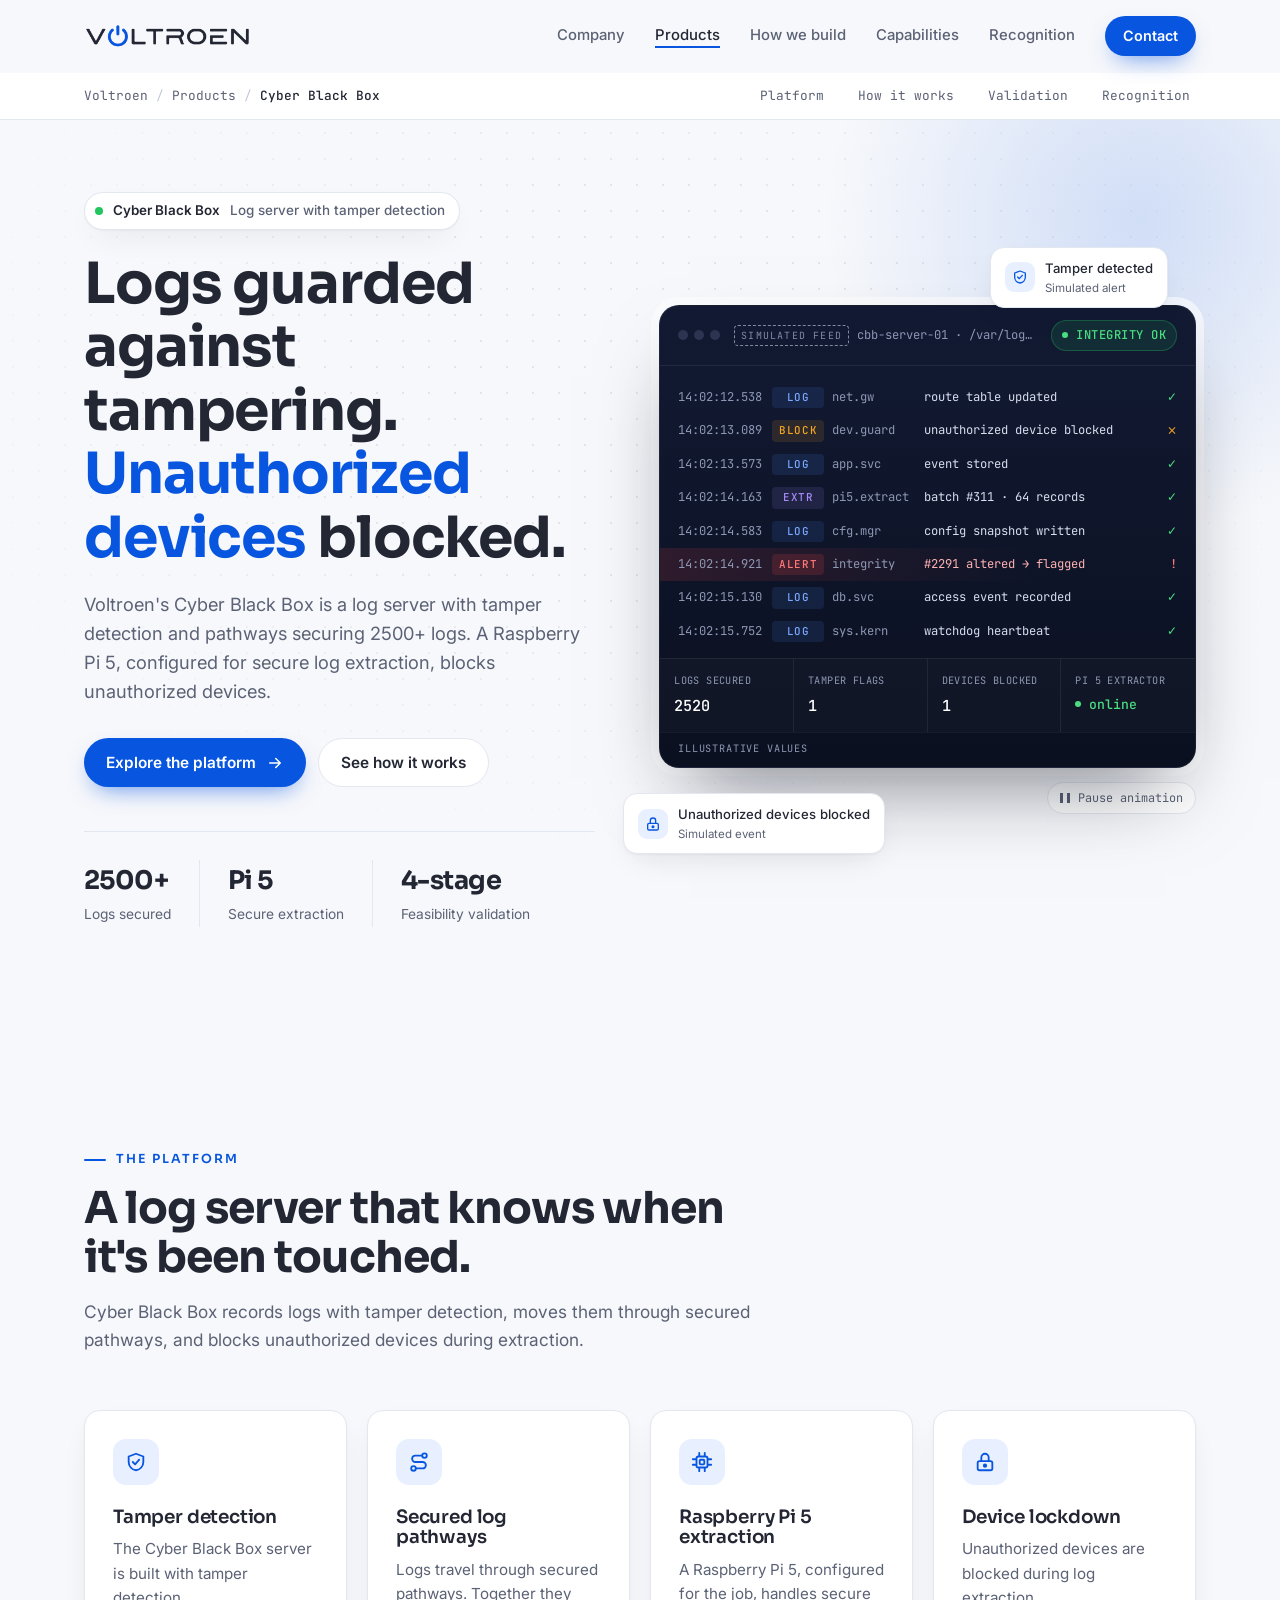
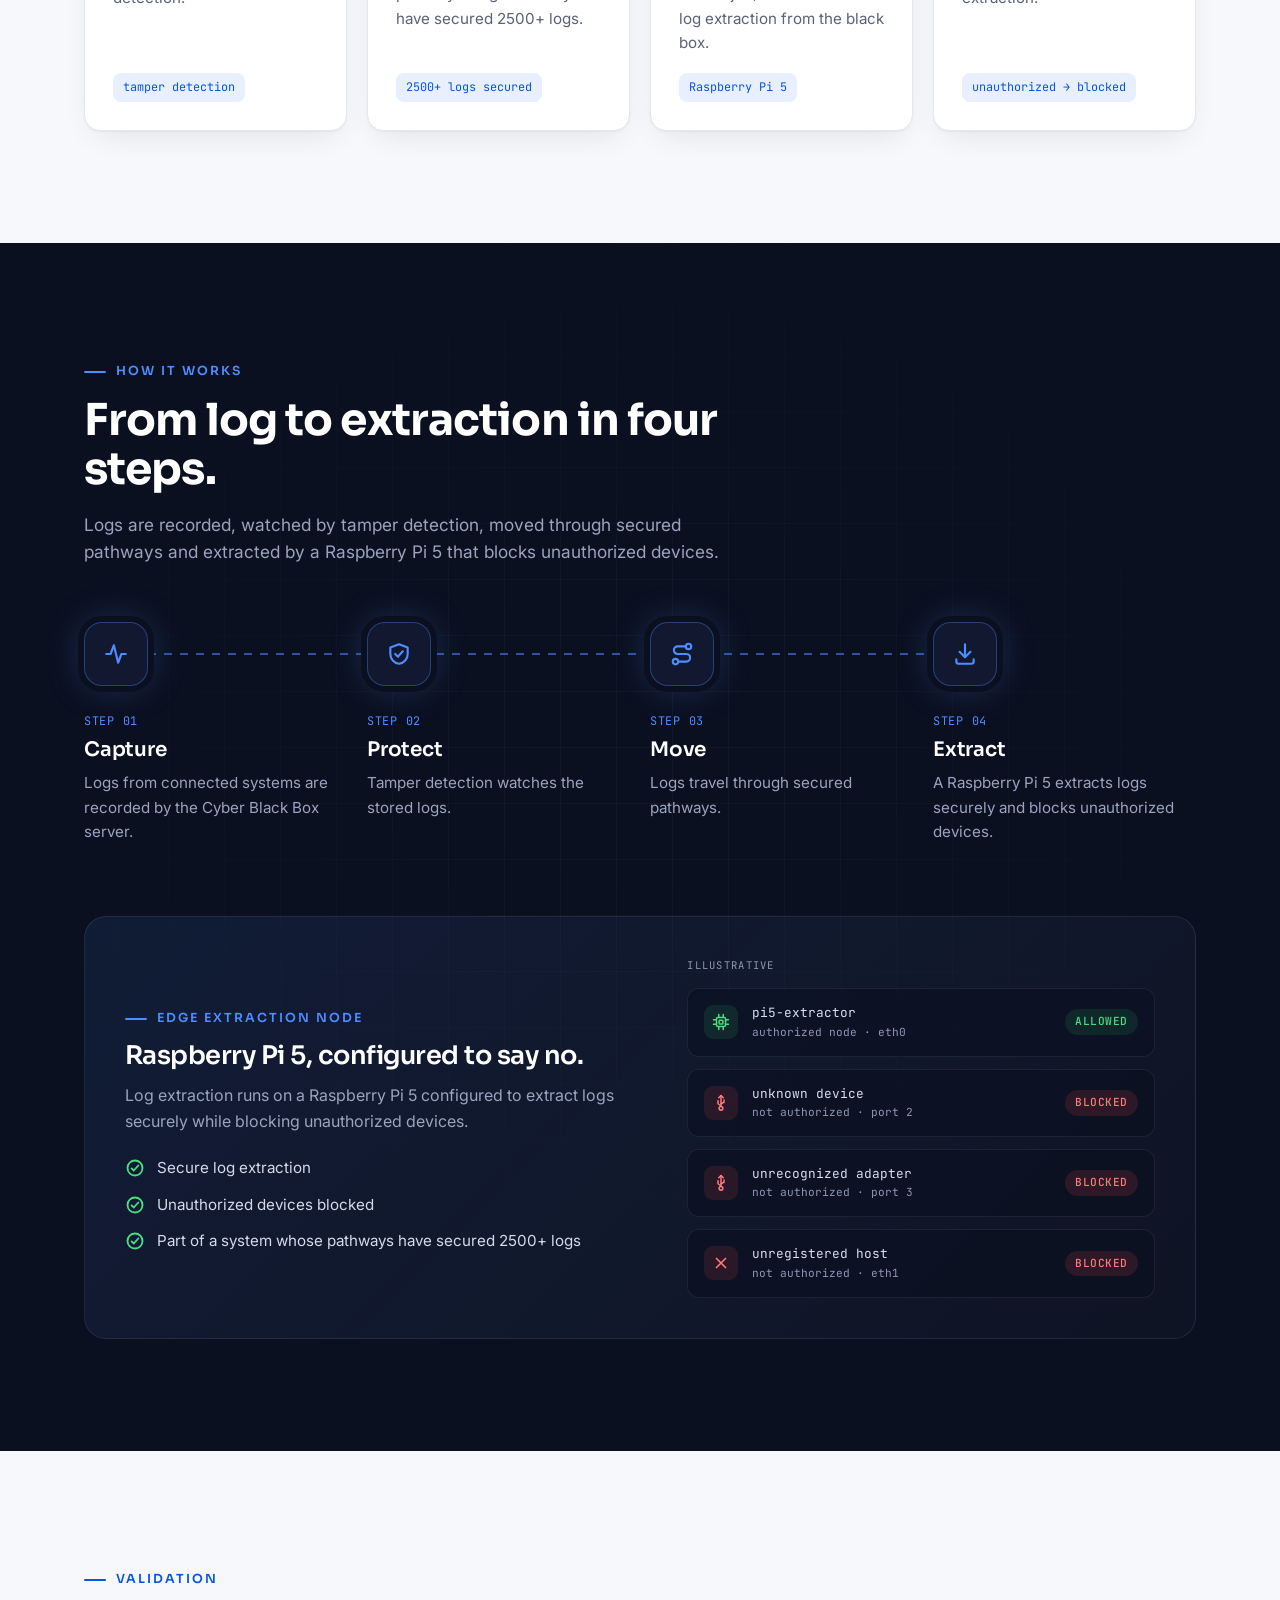
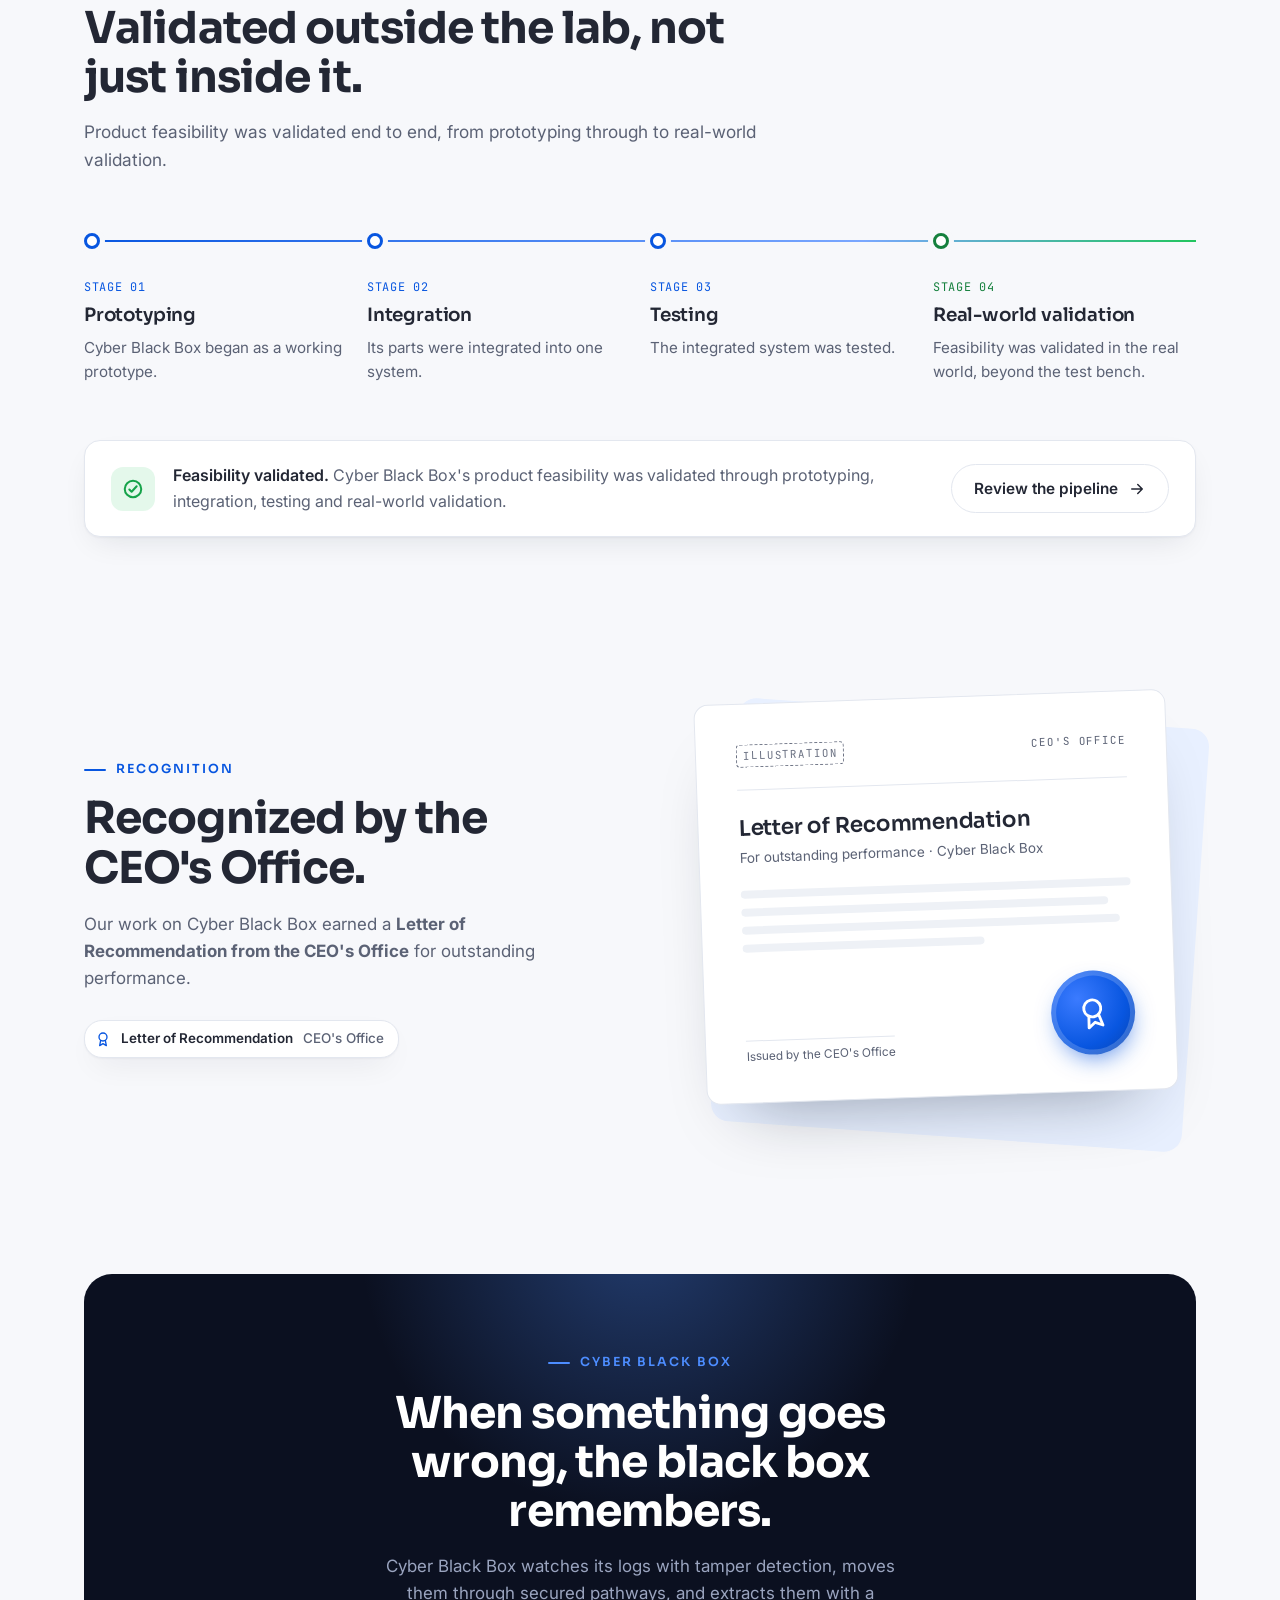
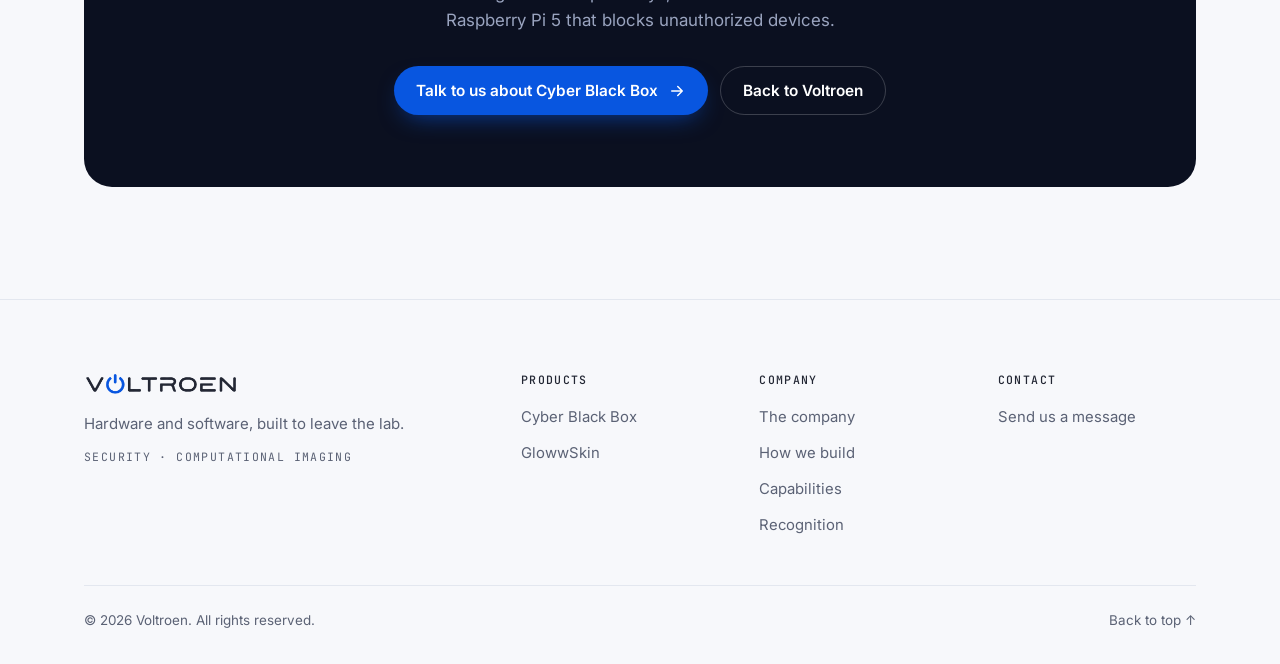
==== commit 9b7cddda: "Serve the site at voltroen.in Add a CNAME for the voltroen.in custom domain and use absolute Open Gr" ====
--- a/cyber-black-box.html
+++ b/cyber-black-box.html
@@ -8,8 +8,9 @@
   <meta name="theme-color" content="#0b1020" />
   <meta property="og:title" content="Cyber Black Box | Voltroen" />
   <meta property="og:description" content="A log server with tamper detection, secured pathways protecting 2500+ logs, and Raspberry Pi 5 extraction that blocks unauthorized devices." />
-  <meta property="og:image" content="assets/logo.png" />
+  <meta property="og:image" content="https://voltroen.in/assets/logo.png" />
   <meta property="og:type" content="website" />
+  <meta property="og:url" content="https://voltroen.in/cyber-black-box.html" />
   <link rel="icon" href="assets/favicon.svg" type="image/svg+xml" />
   <link rel="preconnect" href="https://fonts.googleapis.com" />
   <link rel="preconnect" href="https://fonts.gstatic.com" crossorigin />
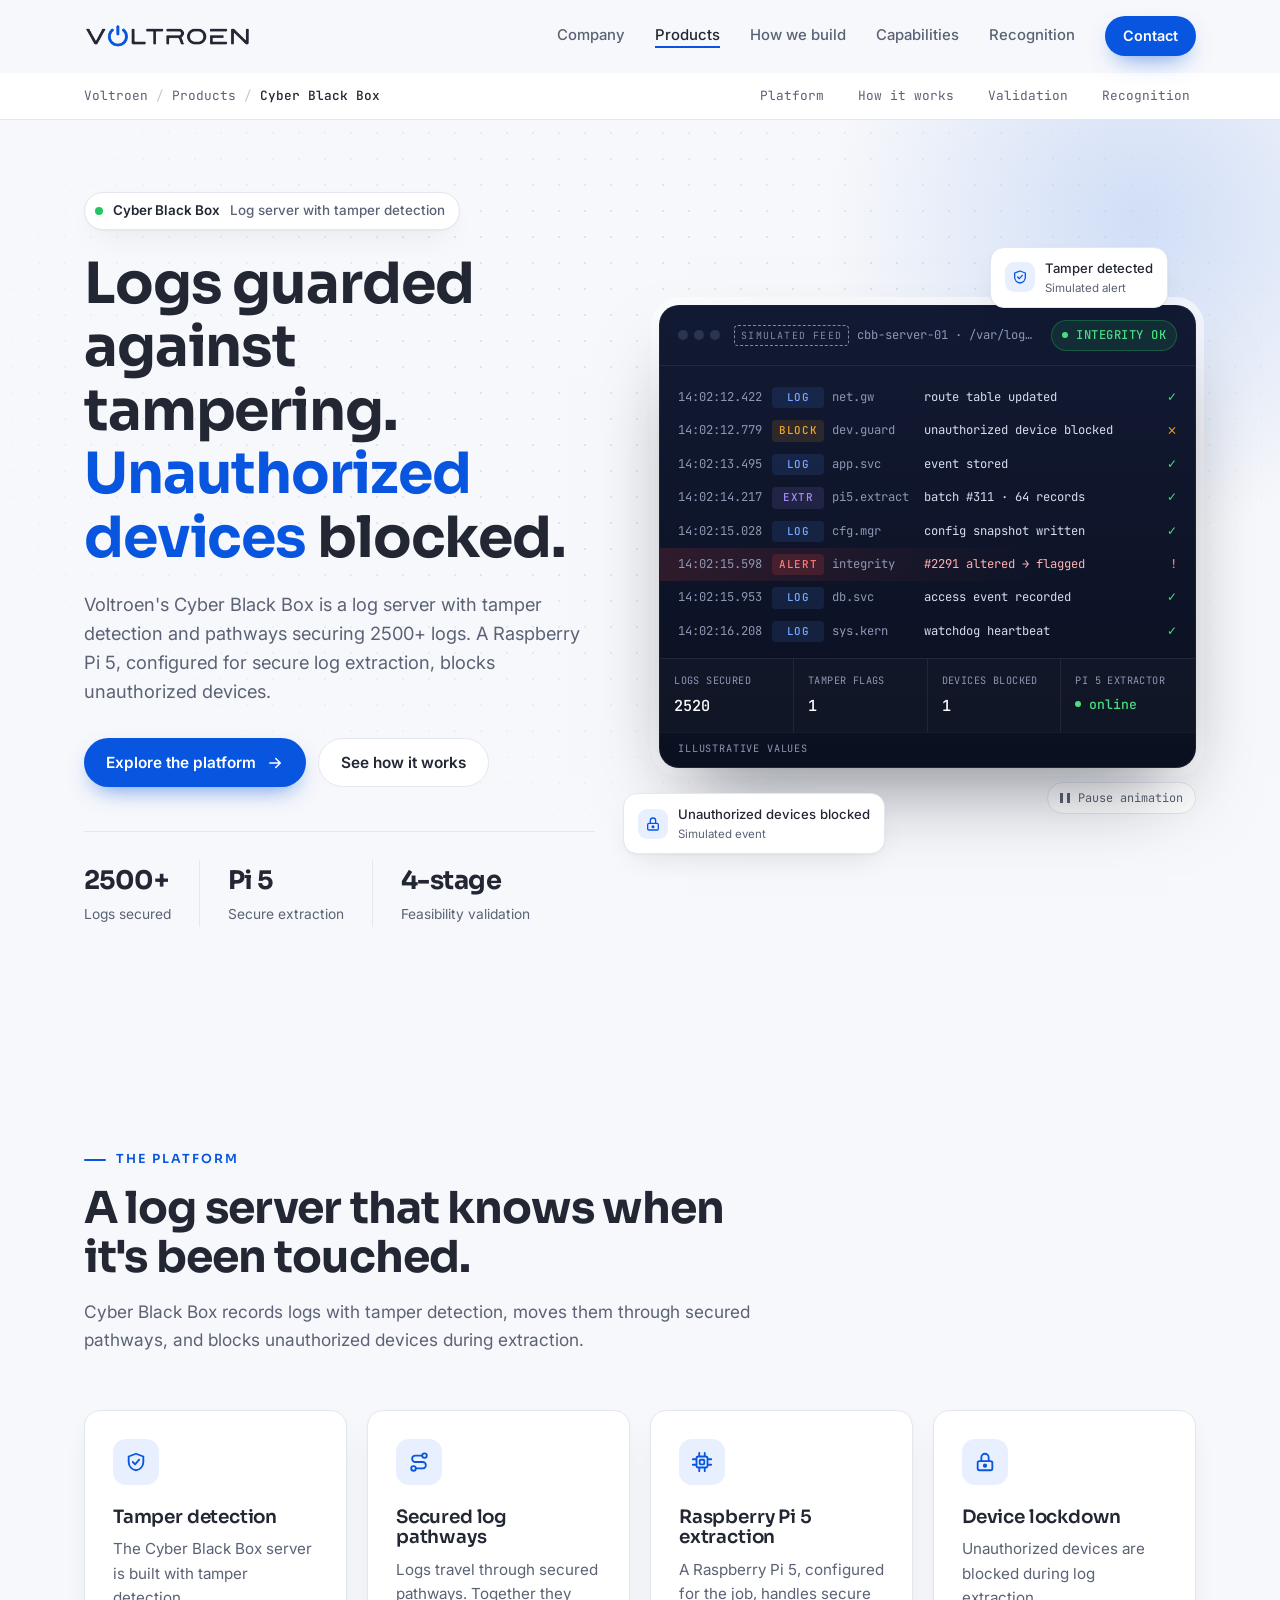
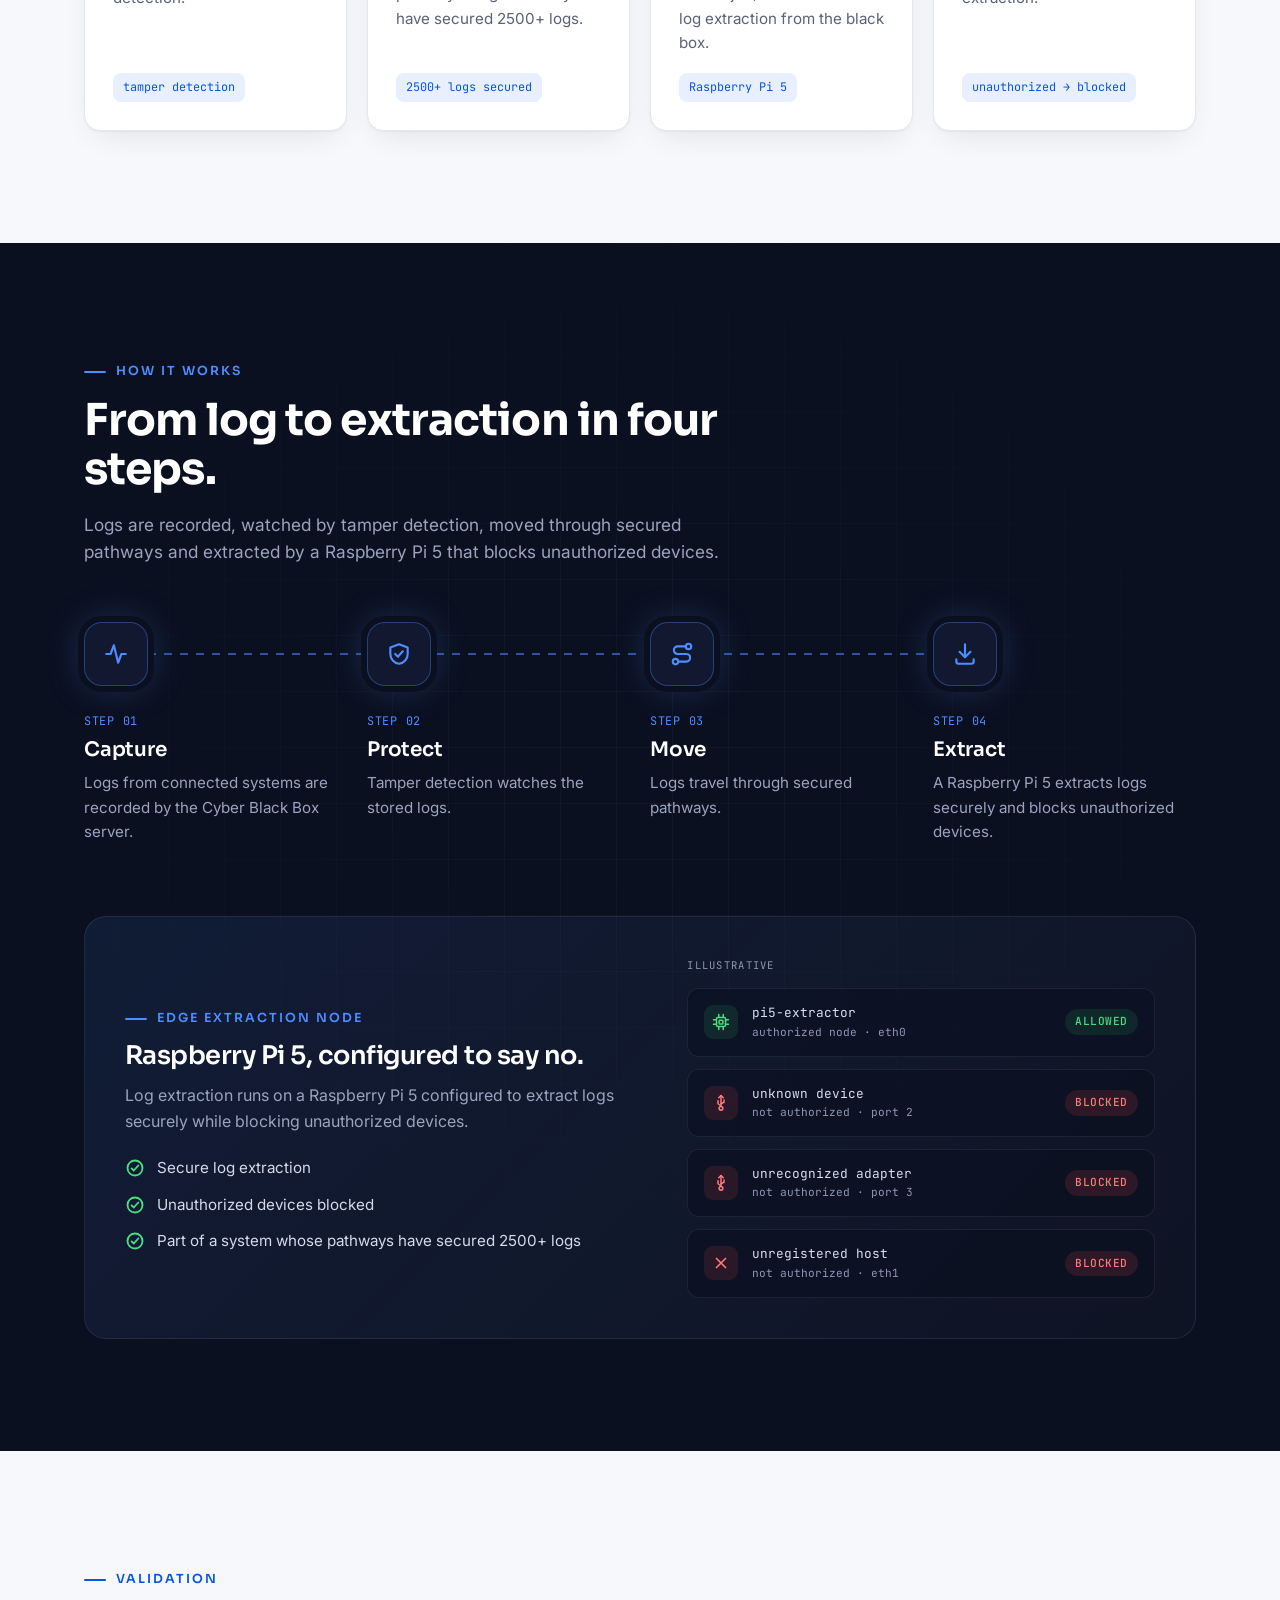
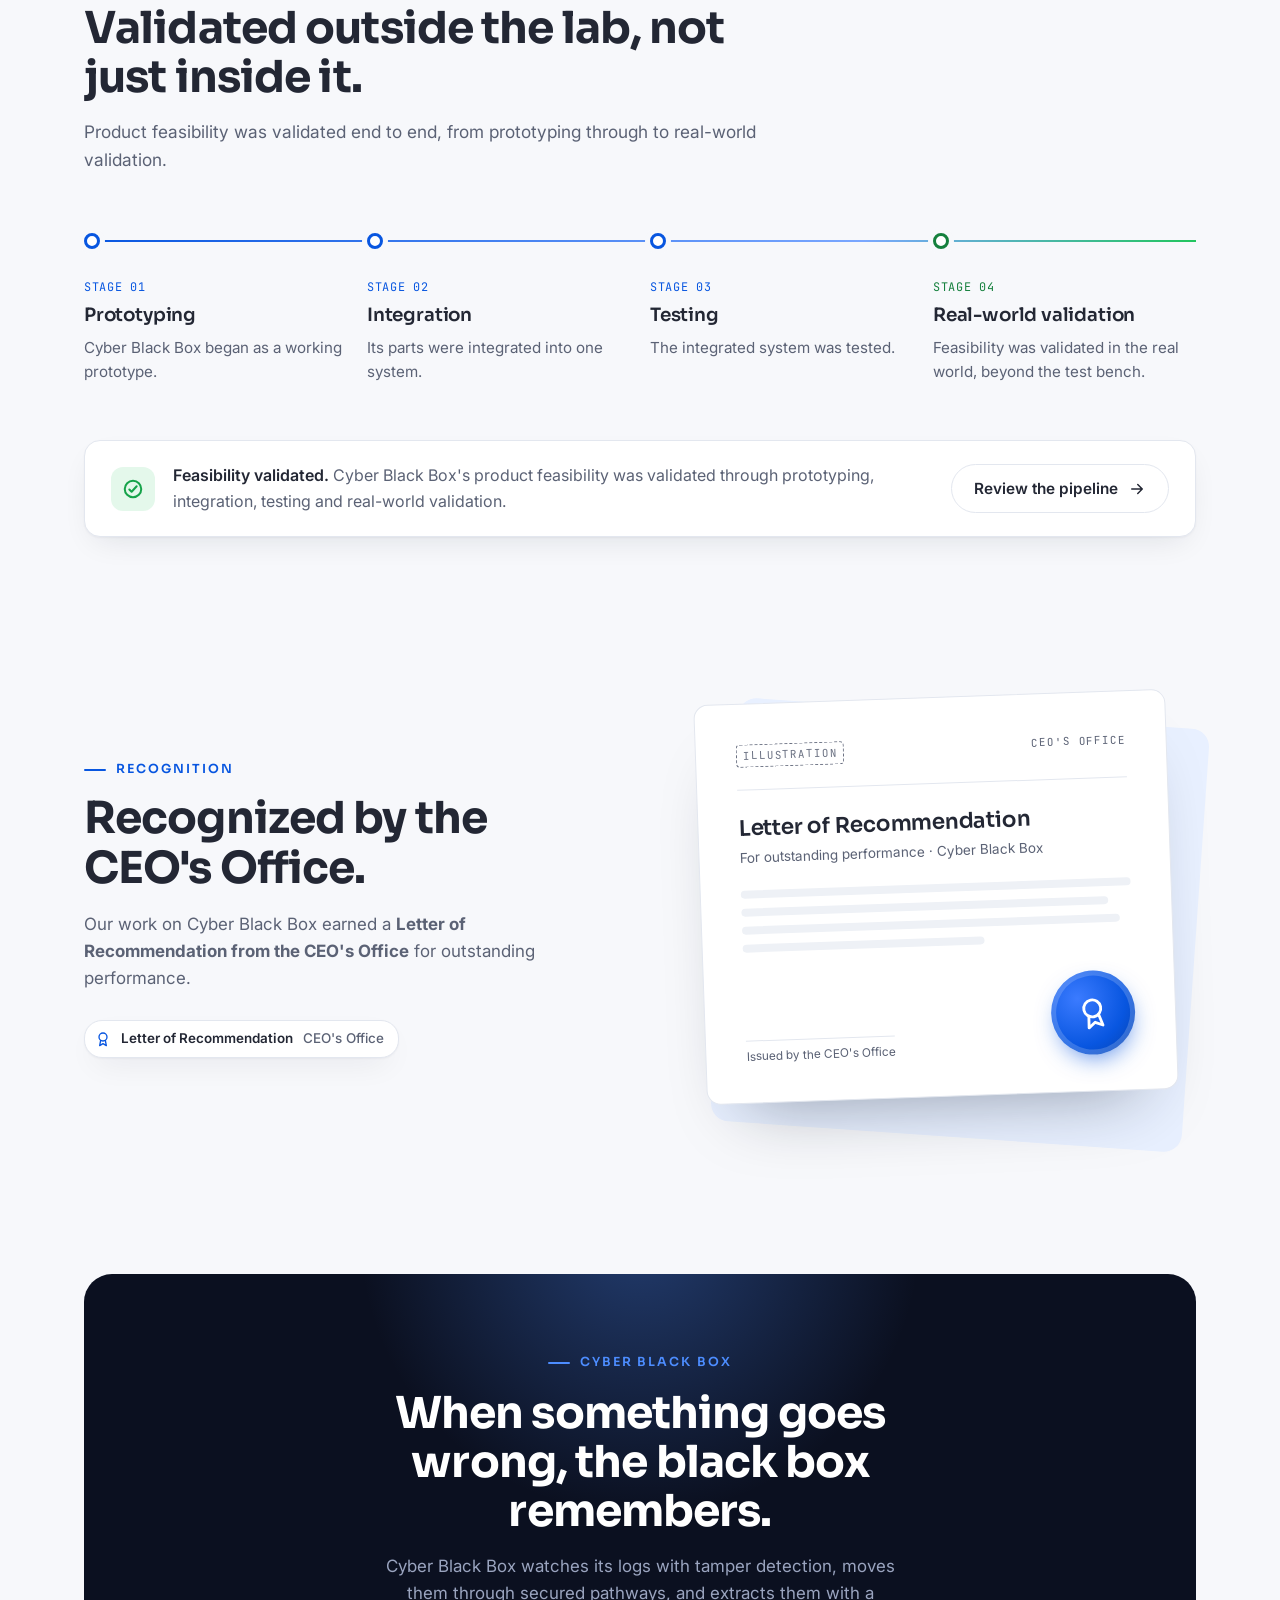
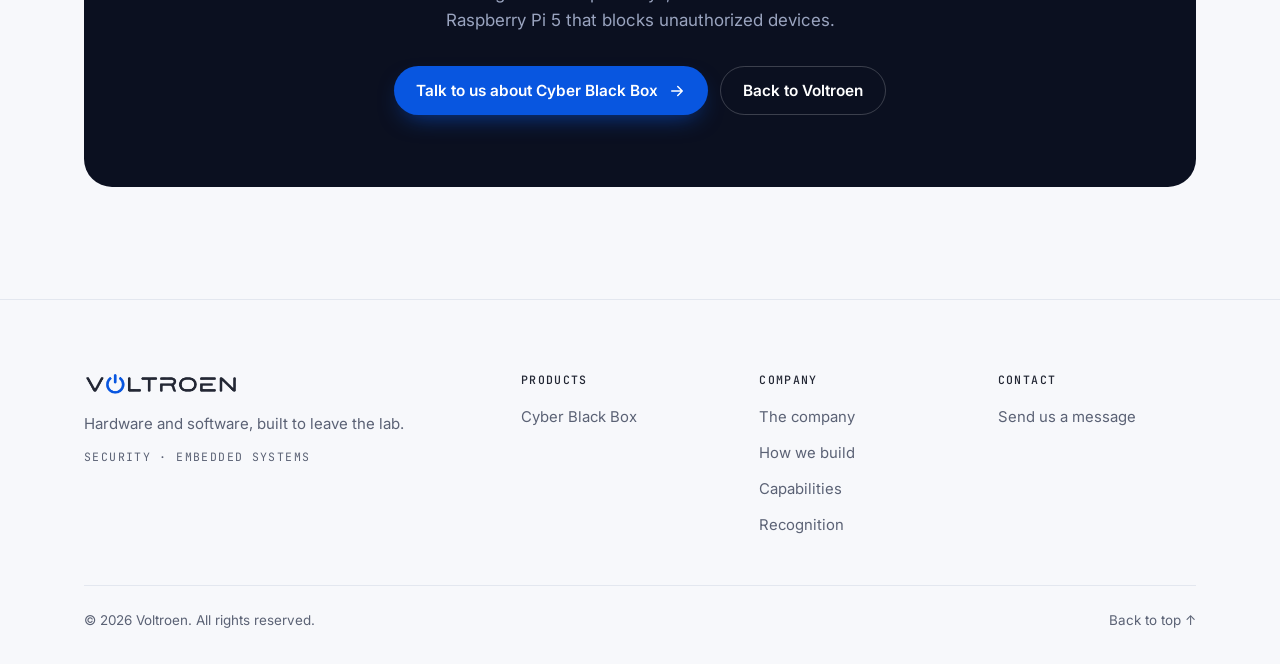
==== commit 5e19cc54: "Remove GlowwSkin from the site Drop the GlowwSkin product card, hero tile, glance stat, capability r" ====
--- a/cyber-black-box.html
+++ b/cyber-black-box.html
@@ -324,13 +324,12 @@
         <div>
           <img src="assets/logo.png" alt="Voltroen" width="1184" height="184" />
           <p>Hardware and software, built to leave the lab.</p>
-          <p class="mono-line">SECURITY · COMPUTATIONAL IMAGING</p>
+          <p class="mono-line">SECURITY · EMBEDDED SYSTEMS</p>
         </div>
         <div class="foot-col">
           <h2 class="foot-title">Products</h2>
           <ul>
             <li><a href="cyber-black-box.html">Cyber Black Box</a></li>
-            <li><a href="index.html#glowwskin">GlowwSkin</a></li>
           </ul>
         </div>
         <div class="foot-col">
--- a/assets/css/site.css
+++ b/assets/css/site.css
@@ -1003,3 +1003,10 @@
   .site-header, .subbar { position: static; }
   .motion-toggle, .skip-link { display: none; }
 }
+.glance-grid.three { grid-template-columns: repeat(3, minmax(0, 1fr)); }
+.products.single { grid-template-columns: minmax(0, 1fr); max-width: 760px; }
+@media (max-width: 860px) {
+  .glance-grid.three { grid-template-columns: minmax(0, 1fr); }
+  .glance-grid.three .glance-cell { padding: 24px 0; border-right: 0; border-bottom: 1px solid var(--line); }
+  .glance-grid.three .glance-cell:last-child { border-bottom: 0; }
+}
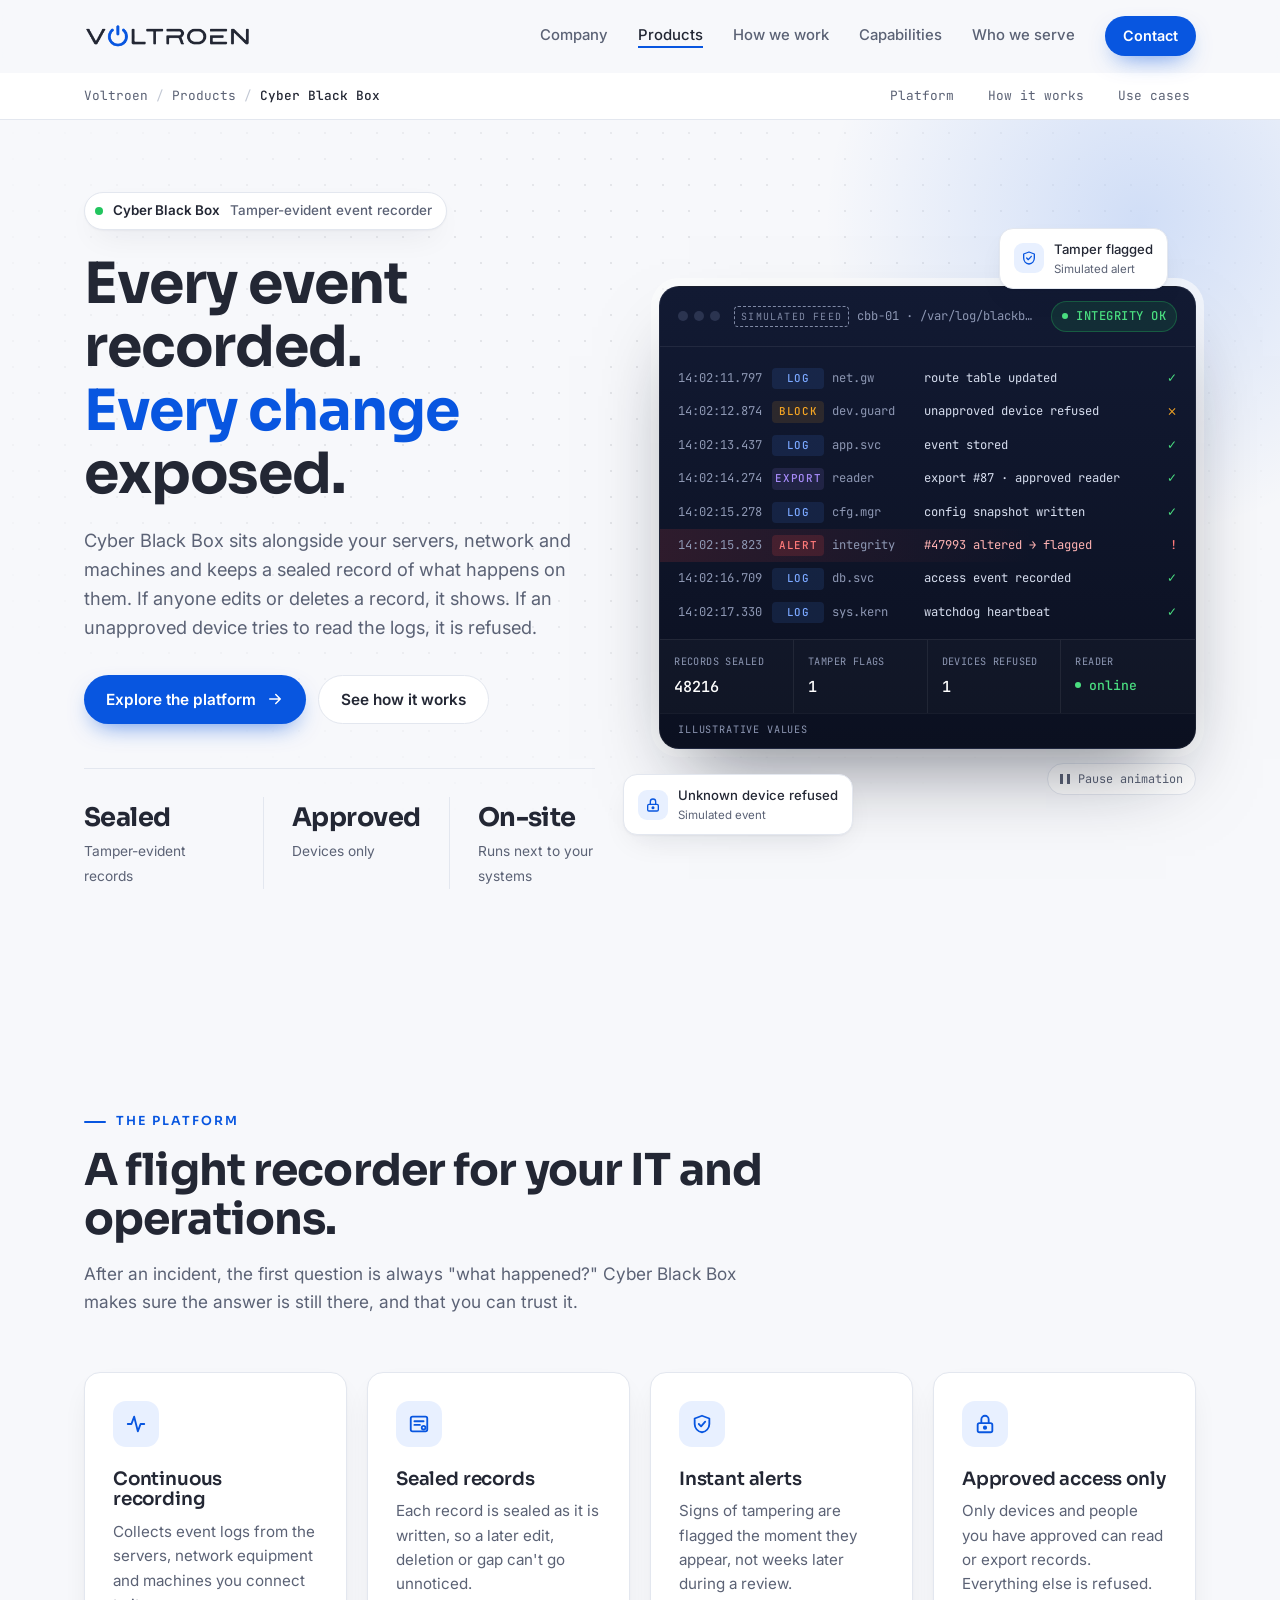
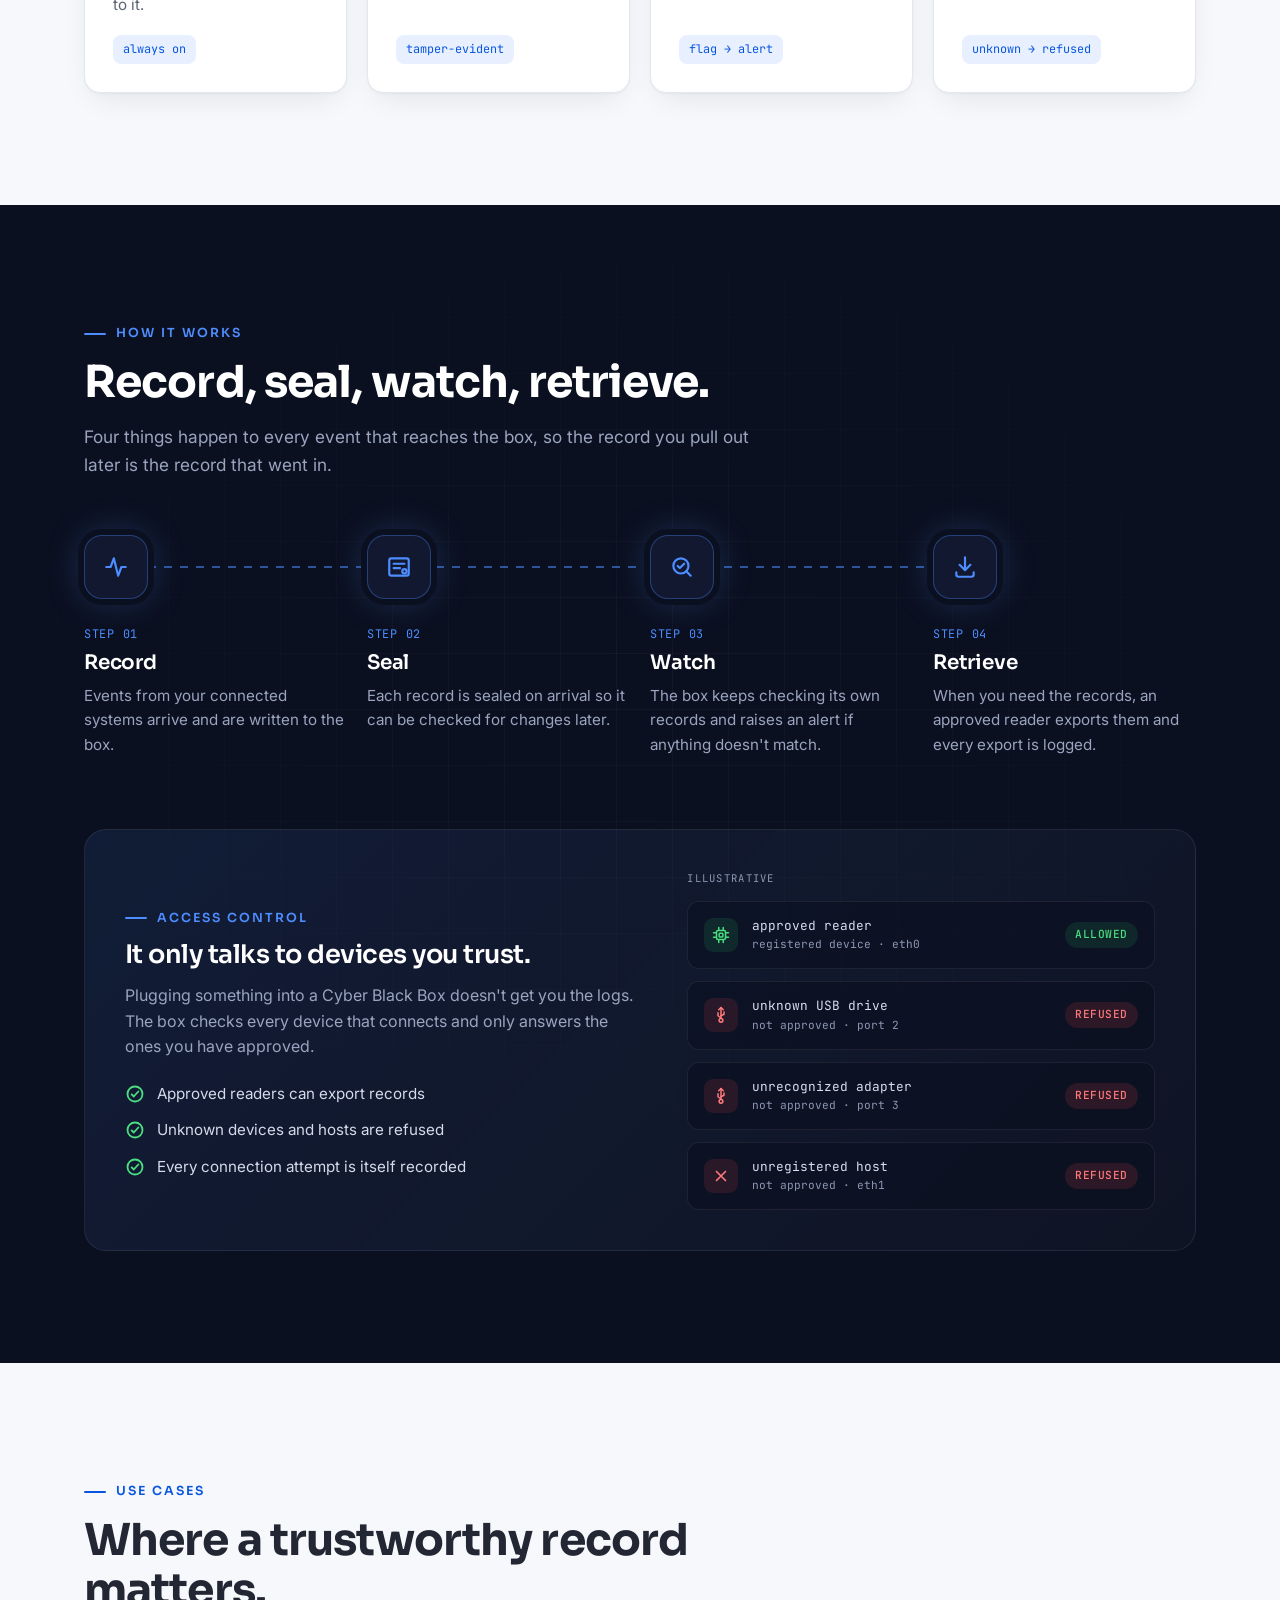
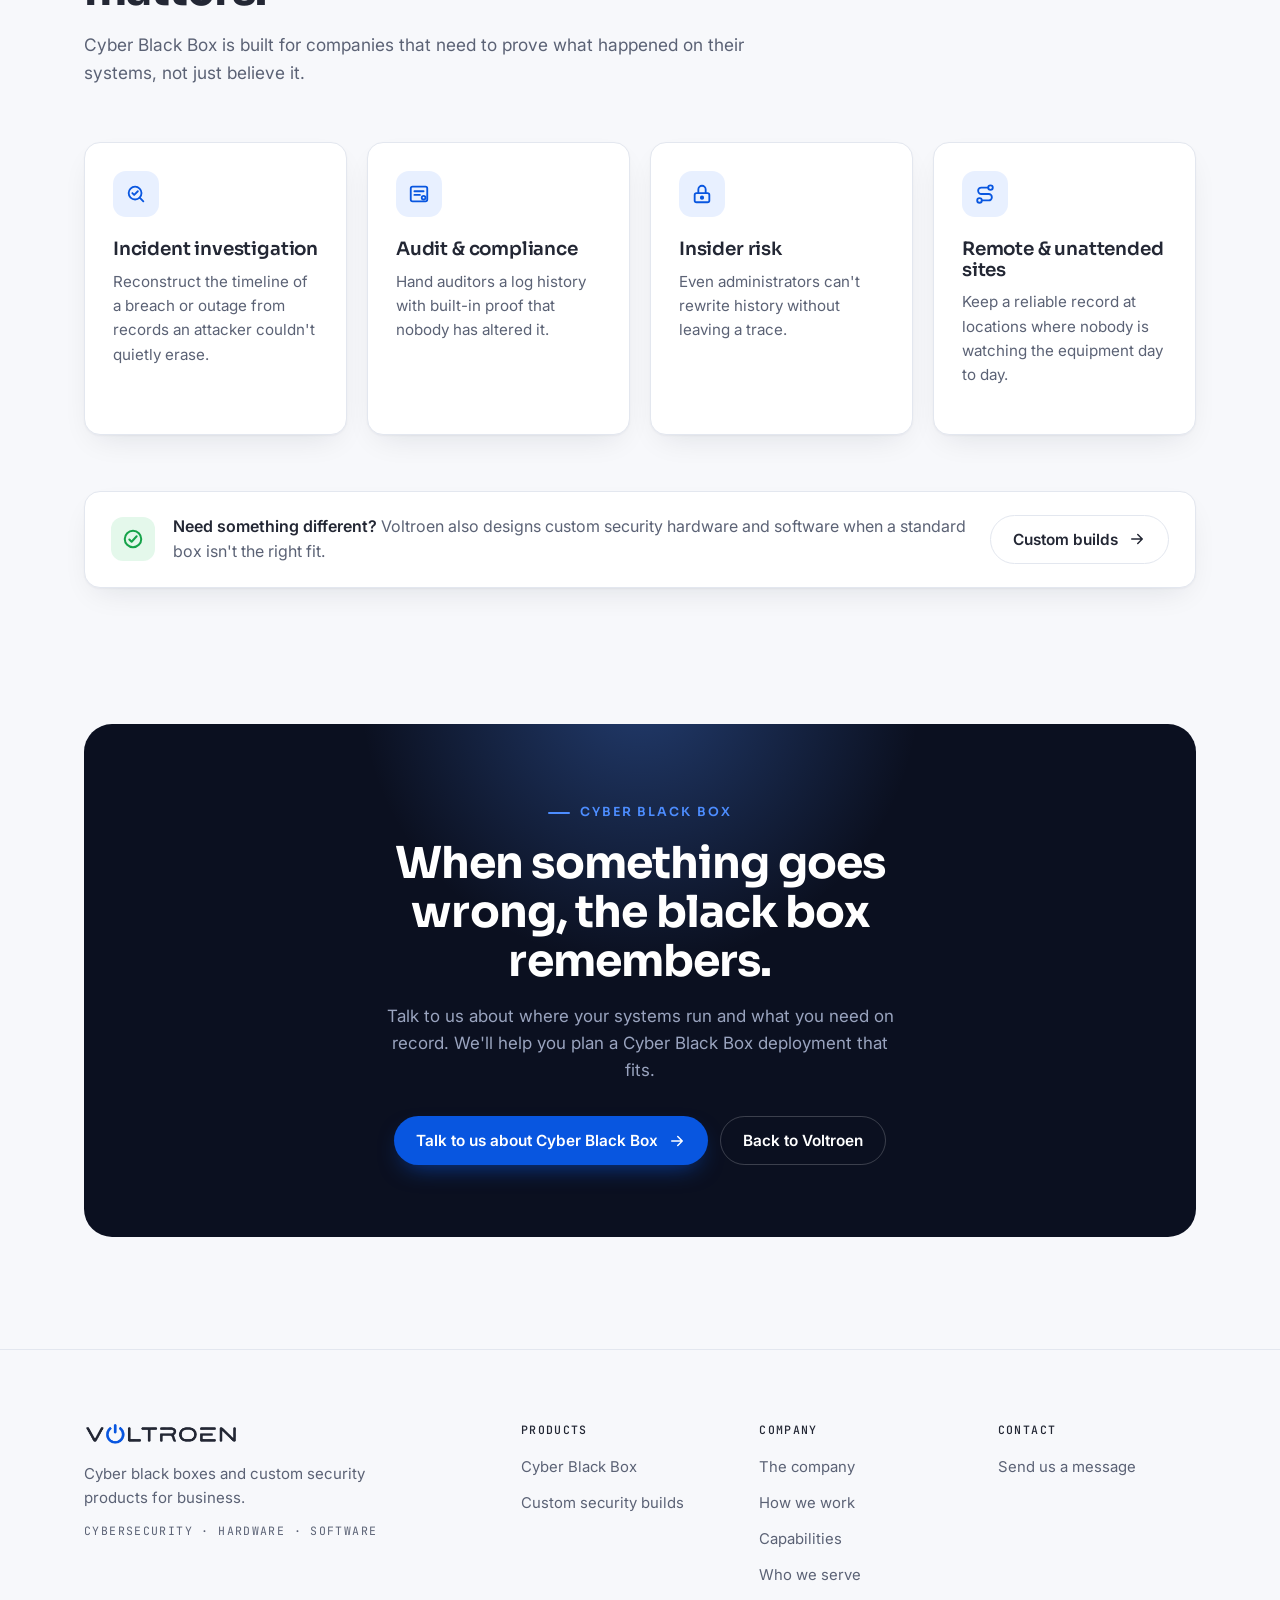
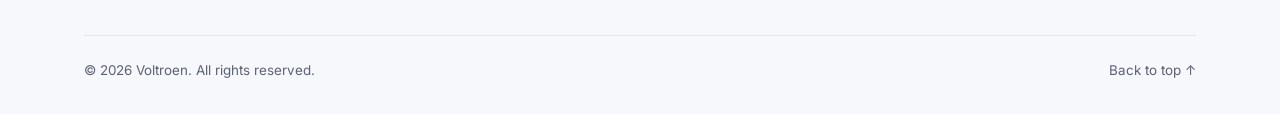
==== commit 9bf487ee: "Rewrite site copy as original Voltroen company copy Replace copy drawn from personal resume points (" ====
--- a/cyber-black-box.html
+++ b/cyber-black-box.html
@@ -4,10 +4,10 @@
   <meta charset="UTF-8" />
   <meta name="viewport" content="width=device-width, initial-scale=1.0" />
   <title>Cyber Black Box | Voltroen</title>
-  <meta name="description" content="Cyber Black Box by Voltroen: a log server with tamper detection, secured pathways protecting 2500+ logs, and Raspberry Pi 5 extraction that blocks unauthorized devices." />
+  <meta name="description" content="Cyber Black Box by Voltroen: a tamper-evident event recorder that seals every log record, flags any change, and only releases records to approved devices." />
   <meta name="theme-color" content="#0b1020" />
   <meta property="og:title" content="Cyber Black Box | Voltroen" />
-  <meta property="og:description" content="A log server with tamper detection, secured pathways protecting 2500+ logs, and Raspberry Pi 5 extraction that blocks unauthorized devices." />
+  <meta property="og:description" content="Cyber Black Box by Voltroen: a tamper-evident event recorder that seals every log record, flags any change, and only releases records to approved devices." />
   <meta property="og:image" content="https://voltroen.in/assets/logo.png" />
   <meta property="og:type" content="website" />
   <meta property="og:url" content="https://voltroen.in/cyber-black-box.html" />
@@ -37,7 +37,6 @@
       <symbol id="i-usb" viewBox="0 0 24 24" fill="none" stroke="currentColor" stroke-width="2" stroke-linecap="round" stroke-linejoin="round"><path d="M12 2v14"/><path d="M9 5l3-3 3 3"/><path d="M12 16l-4-3V9M12 13l4-2V8"/><circle cx="12" cy="19" r="2.5"/></symbol>
       <symbol id="i-x" viewBox="0 0 24 24" fill="none" stroke="currentColor" stroke-width="2.2" stroke-linecap="round" stroke-linejoin="round"><path d="M6 6l12 12M18 6L6 18"/></symbol>
       <symbol id="i-power" viewBox="0 0 24 24" fill="none" stroke="currentColor" stroke-width="2.4" stroke-linecap="round"><path d="M7.5 6.8a7 7 0 1 0 9 0"/><path d="M12 3v8"/></symbol>
-      <symbol id="i-award" viewBox="0 0 24 24" fill="none" stroke="currentColor" stroke-width="2" stroke-linecap="round" stroke-linejoin="round"><circle cx="12" cy="9" r="6"/><path d="M8.5 14L7 22l5-3 5 3-1.5-8"/></symbol>
     </defs>
   </svg>
 
@@ -50,9 +49,9 @@
       <nav class="nav-links" id="nav-links" aria-label="Primary">
         <a href="index.html#company">Company</a>
         <a href="index.html#products" class="is-section">Products</a>
-        <a href="index.html#method">How we build</a>
+        <a href="index.html#method">How we work</a>
         <a href="index.html#capabilities">Capabilities</a>
-        <a href="index.html#recognition">Recognition</a>
+        <a href="index.html#industries">Who we serve</a>
         <a href="index.html?topic=cyber-black-box#contact" class="btn btn-primary">Contact</a>
       </nav>
     </div>
@@ -66,8 +65,7 @@
       <nav class="subnav" aria-label="On this page">
         <a href="#platform">Platform</a>
         <a href="#how">How it works</a>
-        <a href="#validation">Validation</a>
-        <a href="#recognition">Recognition</a>
+        <a href="#use-cases">Use cases</a>
       </nav>
     </div>
   </div>
@@ -77,47 +75,48 @@
     <section class="hero">
       <div class="wrap hero-grid">
         <div>
-          <span class="pill reveal"><span class="dot"></span><b>Cyber Black Box</b> Log server with tamper detection</span>
-          <h1 class="reveal d1">Logs guarded against tampering.<br /><span class="accent">Unauthorized devices</span> blocked.</h1>
+          <span class="pill reveal"><span class="dot"></span><b>Cyber Black Box</b> Tamper-evident event recorder</span>
+          <h1 class="reveal d1">Every event recorded.<br /><span class="accent">Every change</span> exposed.</h1>
           <p class="hero-lede reveal d2">
-            Voltroen's Cyber Black Box is a log server with tamper detection and pathways securing 2500+ logs.
-            A Raspberry Pi 5, configured for secure log extraction, blocks unauthorized devices.
+            Cyber Black Box sits alongside your servers, network and machines and keeps a sealed record of what
+            happens on them. If anyone edits or deletes a record, it shows. If an unapproved device tries to read
+            the logs, it is refused.
           </p>
           <div class="hero-cta reveal d3">
             <a href="#platform" class="btn btn-primary">Explore the platform <svg aria-hidden="true"><use href="#i-arrow"/></svg></a>
             <a href="#how" class="btn btn-ghost">See how it works</a>
           </div>
           <div class="hero-stats reveal d3">
-            <div><strong>2500+</strong><span>Logs secured</span></div>
-            <div><strong>Pi 5</strong><span>Secure extraction</span></div>
-            <div><strong>4-stage</strong><span>Feasibility validation</span></div>
+            <div><strong>Sealed</strong><span>Tamper-evident records</span></div>
+            <div><strong>Approved</strong><span>Devices only</span></div>
+            <div><strong>On-site</strong><span>Runs next to your systems</span></div>
           </div>
         </div>
 
         <div class="hero-visual reveal d2">
-          <div class="console" id="console" aria-label="Simulated Cyber Black Box log stream (illustrative)" role="img">
+          <div class="console" id="console" aria-label="Simulated Cyber Black Box event stream (illustrative)" role="img">
             <div class="console-bar">
               <div class="lights"><i></i><i></i><i></i></div>
-              <div class="console-title"><span class="sim-tag">Simulated feed</span><span class="path">cbb-server-01 · /var/log/blackbox</span></div>
+              <div class="console-title"><span class="sim-tag">Simulated feed</span><span class="path">cbb-01 · /var/log/blackbox</span></div>
               <div class="integrity" id="integrity"><span class="dot"></span><span id="integrity-text">INTEGRITY OK</span></div>
             </div>
             <div class="log" id="log" aria-hidden="true"></div>
             <div class="console-foot">
-              <div><small>Logs secured</small><b id="c-logs">2520</b></div>
+              <div><small>Records sealed</small><b id="c-logs">0</b></div>
               <div><small>Tamper flags</small><b id="c-tamper">0</b></div>
-              <div><small>Devices blocked</small><b id="c-blocked">0</b></div>
-              <div><small>Pi 5 extractor</small><b class="online"><span class="dot"></span>online</b></div>
+              <div><small>Devices refused</small><b id="c-blocked">0</b></div>
+              <div><small>Reader</small><b class="online"><span class="dot"></span>online</b></div>
             </div>
             <div class="console-note">Illustrative values</div>
           </div>
           <button type="button" class="motion-toggle" aria-pressed="false"><span class="mt-icon" aria-hidden="true"></span><span class="mt-label">Pause animation</span></button>
           <div class="float-chip chip-b" aria-hidden="true">
             <span class="ico"><svg><use href="#i-shield"/></svg></span>
-            <span>Tamper detected<small>Simulated alert</small></span>
+            <span>Tamper flagged<small>Simulated alert</small></span>
           </div>
           <div class="float-chip chip-a" aria-hidden="true">
             <span class="ico"><svg><use href="#i-lock"/></svg></span>
-            <span>Unauthorized devices blocked<small>Simulated event</small></span>
+            <span>Unknown device refused<small>Simulated event</small></span>
           </div>
         </div>
       </div>
@@ -128,34 +127,34 @@
       <div class="wrap">
         <div class="section-head reveal">
           <span class="eyebrow">The platform</span>
-          <h2>A log server that knows when it's been touched.</h2>
-          <p>Cyber Black Box records logs with tamper detection, moves them through secured pathways, and blocks
-            unauthorized devices during extraction.</p>
+          <h2>A flight recorder for your IT and operations.</h2>
+          <p>After an incident, the first question is always "what happened?" Cyber Black Box makes sure the answer
+            is still there, and that you can trust it.</p>
         </div>
         <div class="features">
           <article class="card reveal">
+            <div class="ico"><svg aria-hidden="true"><use href="#i-capture"/></svg></div>
+            <h3>Continuous recording</h3>
+            <p>Collects event logs from the servers, network equipment and machines you connect to it.</p>
+            <span class="kpi">always on</span>
+          </article>
+          <article class="card reveal d1">
+            <div class="ico"><svg aria-hidden="true"><use href="#i-seal"/></svg></div>
+            <h3>Sealed records</h3>
+            <p>Each record is sealed as it is written, so a later edit, deletion or gap can't go unnoticed.</p>
+            <span class="kpi">tamper-evident</span>
+          </article>
+          <article class="card reveal d2">
             <div class="ico"><svg aria-hidden="true"><use href="#i-shield"/></svg></div>
-            <h3>Tamper detection</h3>
-            <p>The Cyber Black Box server is built with tamper detection.</p>
-            <span class="kpi">tamper detection</span>
-          </article>
-          <article class="card reveal d1">
-            <div class="ico"><svg aria-hidden="true"><use href="#i-route"/></svg></div>
-            <h3>Secured log pathways</h3>
-            <p>Logs travel through secured pathways. Together they have secured 2500+ logs.</p>
-            <span class="kpi">2500+ logs secured</span>
-          </article>
-          <article class="card reveal d2">
-            <div class="ico"><svg aria-hidden="true"><use href="#i-chip"/></svg></div>
-            <h3>Raspberry Pi 5 extraction</h3>
-            <p>A Raspberry Pi 5, configured for the job, handles secure log extraction from the black box.</p>
-            <span class="kpi">Raspberry Pi 5</span>
+            <h3>Instant alerts</h3>
+            <p>Signs of tampering are flagged the moment they appear, not weeks later during a review.</p>
+            <span class="kpi">flag → alert</span>
           </article>
           <article class="card reveal d3">
             <div class="ico"><svg aria-hidden="true"><use href="#i-lock"/></svg></div>
-            <h3>Device lockdown</h3>
-            <p>Unauthorized devices are blocked during log extraction.</p>
-            <span class="kpi">unauthorized → blocked</span>
+            <h3>Approved access only</h3>
+            <p>Only devices and people you have approved can read or export records. Everything else is refused.</p>
+            <span class="kpi">unknown → refused</span>
           </article>
         </div>
       </div>
@@ -166,138 +165,112 @@
       <div class="wrap">
         <div class="section-head reveal">
           <span class="eyebrow">How it works</span>
-          <h2>From log to extraction in four steps.</h2>
-          <p>Logs are recorded, watched by tamper detection, moved through secured pathways and extracted by a Raspberry Pi 5 that blocks unauthorized devices.</p>
+          <h2>Record, seal, watch, retrieve.</h2>
+          <p>Four things happen to every event that reaches the box, so the record you pull out later is the record
+            that went in.</p>
         </div>
 
         <div class="flow">
           <div class="step reveal">
             <div class="step-num"><svg aria-hidden="true"><use href="#i-capture"/></svg></div>
             <small>STEP 01</small>
-            <h3>Capture</h3>
-            <p>Logs from connected systems are recorded by the Cyber Black Box server.</p>
+            <h3>Record</h3>
+            <p>Events from your connected systems arrive and are written to the box.</p>
           </div>
           <div class="step reveal d1">
-            <div class="step-num"><svg aria-hidden="true"><use href="#i-shield"/></svg></div>
+            <div class="step-num"><svg aria-hidden="true"><use href="#i-seal"/></svg></div>
             <small>STEP 02</small>
-            <h3>Protect</h3>
-            <p>Tamper detection watches the stored logs.</p>
+            <h3>Seal</h3>
+            <p>Each record is sealed on arrival so it can be checked for changes later.</p>
           </div>
           <div class="step reveal d2">
-            <div class="step-num"><svg aria-hidden="true"><use href="#i-route"/></svg></div>
+            <div class="step-num"><svg aria-hidden="true"><use href="#i-verify"/></svg></div>
             <small>STEP 03</small>
-            <h3>Move</h3>
-            <p>Logs travel through secured pathways.</p>
+            <h3>Watch</h3>
+            <p>The box keeps checking its own records and raises an alert if anything doesn't match.</p>
           </div>
           <div class="step reveal d3">
             <div class="step-num"><svg aria-hidden="true"><use href="#i-extract"/></svg></div>
             <small>STEP 04</small>
-            <h3>Extract</h3>
-            <p>A Raspberry Pi 5 extracts logs securely and blocks unauthorized devices.</p>
+            <h3>Retrieve</h3>
+            <p>When you need the records, an approved reader exports them and every export is logged.</p>
           </div>
         </div>
 
         <div class="pi-panel reveal">
           <div>
-            <span class="eyebrow">Edge extraction node</span>
-            <h3>Raspberry Pi 5, configured to say no.</h3>
-            <p>Log extraction runs on a Raspberry Pi 5 configured to extract logs securely while blocking
-              unauthorized devices.</p>
+            <span class="eyebrow">Access control</span>
+            <h3>It only talks to devices you trust.</h3>
+            <p>Plugging something into a Cyber Black Box doesn't get you the logs. The box checks every device
+              that connects and only answers the ones you have approved.</p>
             <ul class="checks">
-              <li><svg aria-hidden="true"><use href="#i-check"/></svg>Secure log extraction</li>
-              <li><svg aria-hidden="true"><use href="#i-check"/></svg>Unauthorized devices blocked</li>
-              <li><svg aria-hidden="true"><use href="#i-check"/></svg>Part of a system whose pathways have secured 2500+ logs</li>
+              <li><svg aria-hidden="true"><use href="#i-check"/></svg>Approved readers can export records</li>
+              <li><svg aria-hidden="true"><use href="#i-check"/></svg>Unknown devices and hosts are refused</li>
+              <li><svg aria-hidden="true"><use href="#i-check"/></svg>Every connection attempt is itself recorded</li>
             </ul>
           </div>
           <div class="ports" role="group" aria-label="Illustrative device access decisions">
             <div class="ports-label">ILLUSTRATIVE</div>
             <div class="port ok">
               <span class="pico"><svg aria-hidden="true"><use href="#i-chip"/></svg></span>
-              <span class="pname">pi5-extractor<small>authorized node · eth0</small></span>
+              <span class="pname">approved reader<small>registered device · eth0</small></span>
               <span class="badge">ALLOWED</span>
             </div>
             <div class="port no">
               <span class="pico"><svg aria-hidden="true"><use href="#i-usb"/></svg></span>
-              <span class="pname">unknown device<small>not authorized · port 2</small></span>
-              <span class="badge">BLOCKED</span>
+              <span class="pname">unknown USB drive<small>not approved · port 2</small></span>
+              <span class="badge">REFUSED</span>
             </div>
             <div class="port no">
               <span class="pico"><svg aria-hidden="true"><use href="#i-usb"/></svg></span>
-              <span class="pname">unrecognized adapter<small>not authorized · port 3</small></span>
-              <span class="badge">BLOCKED</span>
+              <span class="pname">unrecognized adapter<small>not approved · port 3</small></span>
+              <span class="badge">REFUSED</span>
             </div>
             <div class="port no">
               <span class="pico"><svg aria-hidden="true"><use href="#i-x"/></svg></span>
-              <span class="pname">unregistered host<small>not authorized · eth1</small></span>
-              <span class="badge">BLOCKED</span>
-            </div>
-          </div>
-        </div>
-      </div>
-    </section>
-
-    <!-- Validation -->
-    <section class="section" id="validation">
+              <span class="pname">unregistered host<small>not approved · eth1</small></span>
+              <span class="badge">REFUSED</span>
+            </div>
+          </div>
+        </div>
+      </div>
+    </section>
+
+    <!-- Use cases -->
+    <section class="section" id="use-cases">
       <div class="wrap">
         <div class="section-head reveal">
-          <span class="eyebrow">Validation</span>
-          <h2>Validated outside the lab, not just inside it.</h2>
-          <p>Product feasibility was validated end to end, from prototyping through to real-world validation.</p>
-        </div>
-        <div class="timeline" id="timeline">
-          <div class="stage reveal">
-            <small>STAGE 01</small>
-            <h3>Prototyping</h3>
-            <p>Cyber Black Box began as a working prototype.</p>
-          </div>
-          <div class="stage reveal d1">
-            <small>STAGE 02</small>
-            <h3>Integration</h3>
-            <p>Its parts were integrated into one system.</p>
-          </div>
-          <div class="stage reveal d2">
-            <small>STAGE 03</small>
-            <h3>Testing</h3>
-            <p>The integrated system was tested.</p>
-          </div>
-          <div class="stage reveal d3">
-            <small>STAGE 04</small>
-            <h3>Real-world validation</h3>
-            <p>Feasibility was validated in the real world, beyond the test bench.</p>
-          </div>
+          <span class="eyebrow">Use cases</span>
+          <h2>Where a trustworthy record matters.</h2>
+          <p>Cyber Black Box is built for companies that need to prove what happened on their systems, not just
+            believe it.</p>
+        </div>
+        <div class="features">
+          <article class="card reveal">
+            <div class="ico"><svg aria-hidden="true"><use href="#i-verify"/></svg></div>
+            <h3>Incident investigation</h3>
+            <p>Reconstruct the timeline of a breach or outage from records an attacker couldn't quietly erase.</p>
+          </article>
+          <article class="card reveal d1">
+            <div class="ico"><svg aria-hidden="true"><use href="#i-seal"/></svg></div>
+            <h3>Audit &amp; compliance</h3>
+            <p>Hand auditors a log history with built-in proof that nobody has altered it.</p>
+          </article>
+          <article class="card reveal d2">
+            <div class="ico"><svg aria-hidden="true"><use href="#i-lock"/></svg></div>
+            <h3>Insider risk</h3>
+            <p>Even administrators can't rewrite history without leaving a trace.</p>
+          </article>
+          <article class="card reveal d3">
+            <div class="ico"><svg aria-hidden="true"><use href="#i-route"/></svg></div>
+            <h3>Remote &amp; unattended sites</h3>
+            <p>Keep a reliable record at locations where nobody is watching the equipment day to day.</p>
+          </article>
         </div>
         <div class="verdict reveal">
           <span class="ico"><svg aria-hidden="true"><use href="#i-check"/></svg></span>
-          <p><b>Feasibility validated.</b> Cyber Black Box's product feasibility was validated through prototyping, integration, testing and real-world validation.</p>
-          <a href="#how" class="btn btn-ghost">Review the pipeline <svg aria-hidden="true"><use href="#i-arrow"/></svg></a>
-        </div>
-      </div>
-    </section>
-
-    <!-- Recognition -->
-    <section class="section" id="recognition" style="padding-top: 24px;">
-      <div class="wrap recog">
-        <div class="reveal">
-          <span class="eyebrow">Recognition</span>
-          <h2>Recognized by the CEO's Office.</h2>
-          <p>Our work on Cyber Black Box earned a <strong>Letter of Recommendation from the CEO's Office</strong>
-            for outstanding performance.</p>
-          <span class="pill"><svg width="16" height="16" style="color: var(--blue)" aria-hidden="true"><use href="#i-award"/></svg><b>Letter of Recommendation</b> CEO's Office</span>
-        </div>
-        <div class="letter-stage reveal d1" aria-hidden="true">
-          <div class="letter">
-            <div class="letter-head">
-              <span class="sim-tag">Illustration</span>
-              <span>CEO's Office</span>
-            </div>
-            <h3>Letter of Recommendation</h3>
-            <div class="from">For outstanding performance · Cyber Black Box</div>
-            <div class="bars"><i></i><i></i><i></i><i></i></div>
-            <div class="letter-foot">
-              <div class="sign"><small>Issued by the CEO's Office</small></div>
-              <div class="wax-seal"><svg aria-hidden="true"><use href="#i-award"/></svg></div>
-            </div>
-          </div>
+          <p><b>Need something different?</b> Voltroen also designs custom security hardware and software when a standard box isn't the right fit.</p>
+          <a href="index.html#custom" class="btn btn-ghost">Custom builds <svg aria-hidden="true"><use href="#i-arrow"/></svg></a>
         </div>
       </div>
     </section>
@@ -308,7 +281,7 @@
         <div class="cta reveal">
           <span class="eyebrow">Cyber Black Box</span>
           <h2 style="margin-top: 16px;">When something goes wrong, the black box remembers.</h2>
-          <p>Cyber Black Box watches its logs with tamper detection, moves them through secured pathways, and extracts them with a Raspberry Pi 5 that blocks unauthorized devices.</p>
+          <p>Talk to us about where your systems run and what you need on record. We'll help you plan a Cyber Black Box deployment that fits.</p>
           <div class="hero-cta">
             <a href="index.html?topic=cyber-black-box#contact" class="btn btn-primary">Talk to us about Cyber Black Box <svg aria-hidden="true"><use href="#i-arrow"/></svg></a>
             <a href="index.html" class="btn btn-ghost">Back to Voltroen</a>
@@ -323,22 +296,23 @@
       <div class="foot-grid">
         <div>
           <img src="assets/logo.png" alt="Voltroen" width="1184" height="184" />
-          <p>Hardware and software, built to leave the lab.</p>
-          <p class="mono-line">SECURITY · EMBEDDED SYSTEMS</p>
+          <p>Cyber black boxes and custom security products for business.</p>
+          <p class="mono-line">CYBERSECURITY · HARDWARE · SOFTWARE</p>
         </div>
         <div class="foot-col">
           <h2 class="foot-title">Products</h2>
           <ul>
             <li><a href="cyber-black-box.html">Cyber Black Box</a></li>
+            <li><a href="index.html#custom">Custom security builds</a></li>
           </ul>
         </div>
         <div class="foot-col">
           <h2 class="foot-title">Company</h2>
           <ul>
             <li><a href="index.html#company">The company</a></li>
-            <li><a href="index.html#method">How we build</a></li>
+            <li><a href="index.html#method">How we work</a></li>
             <li><a href="index.html#capabilities">Capabilities</a></li>
-            <li><a href="index.html#recognition">Recognition</a></li>
+            <li><a href="index.html#industries">Who we serve</a></li>
           </ul>
         </div>
         <div class="foot-col">
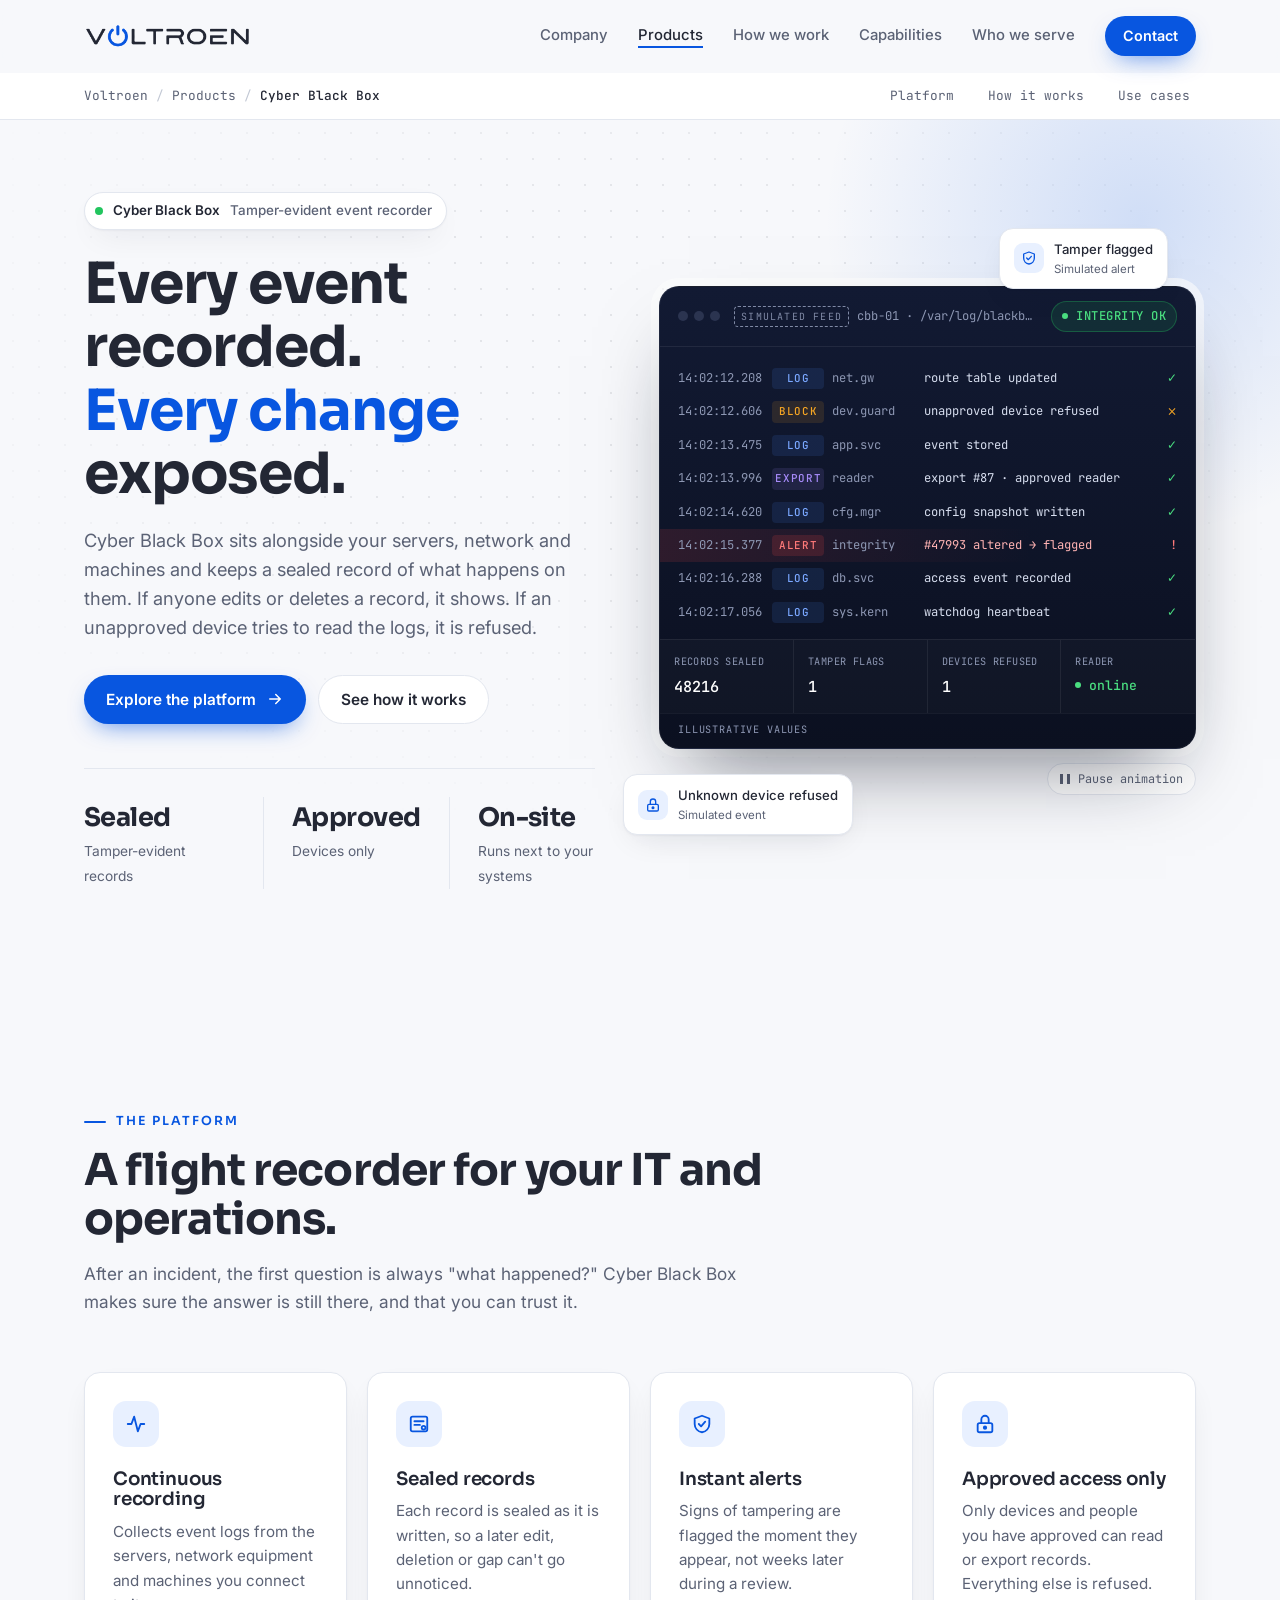
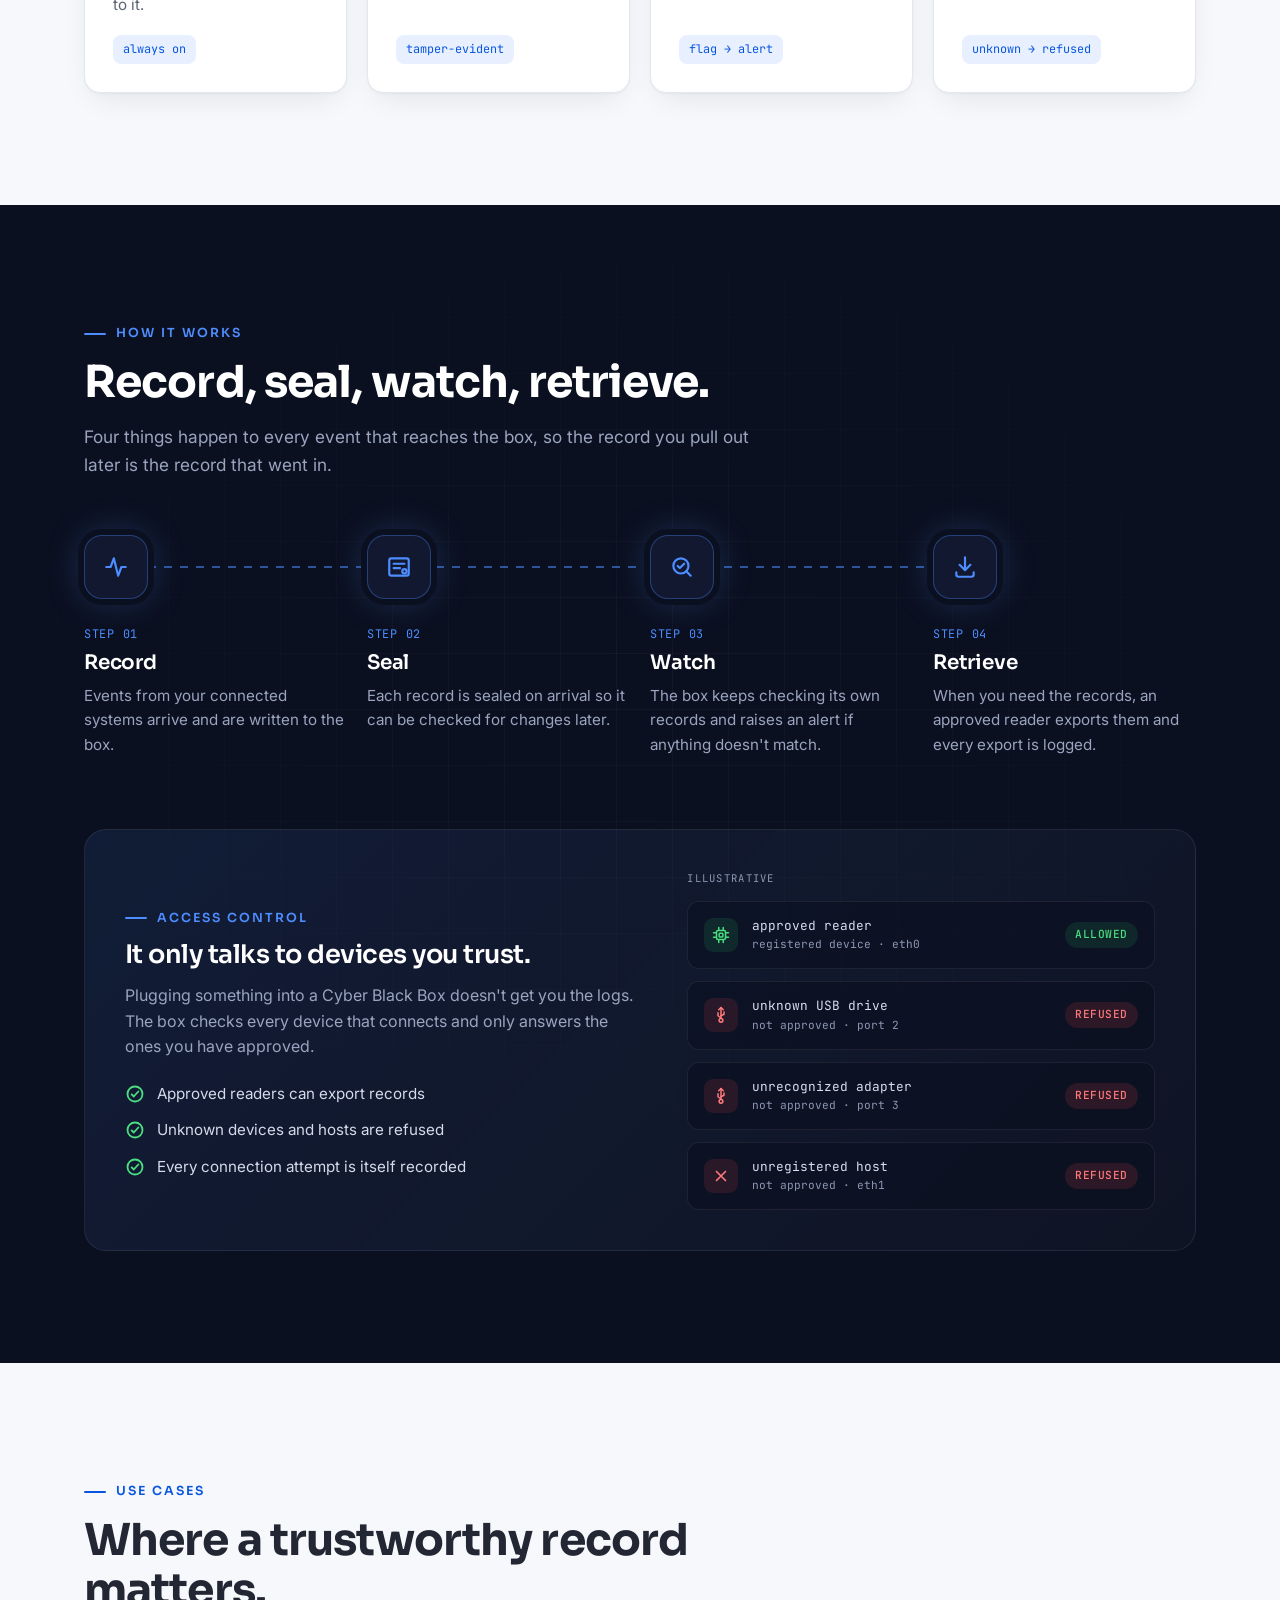
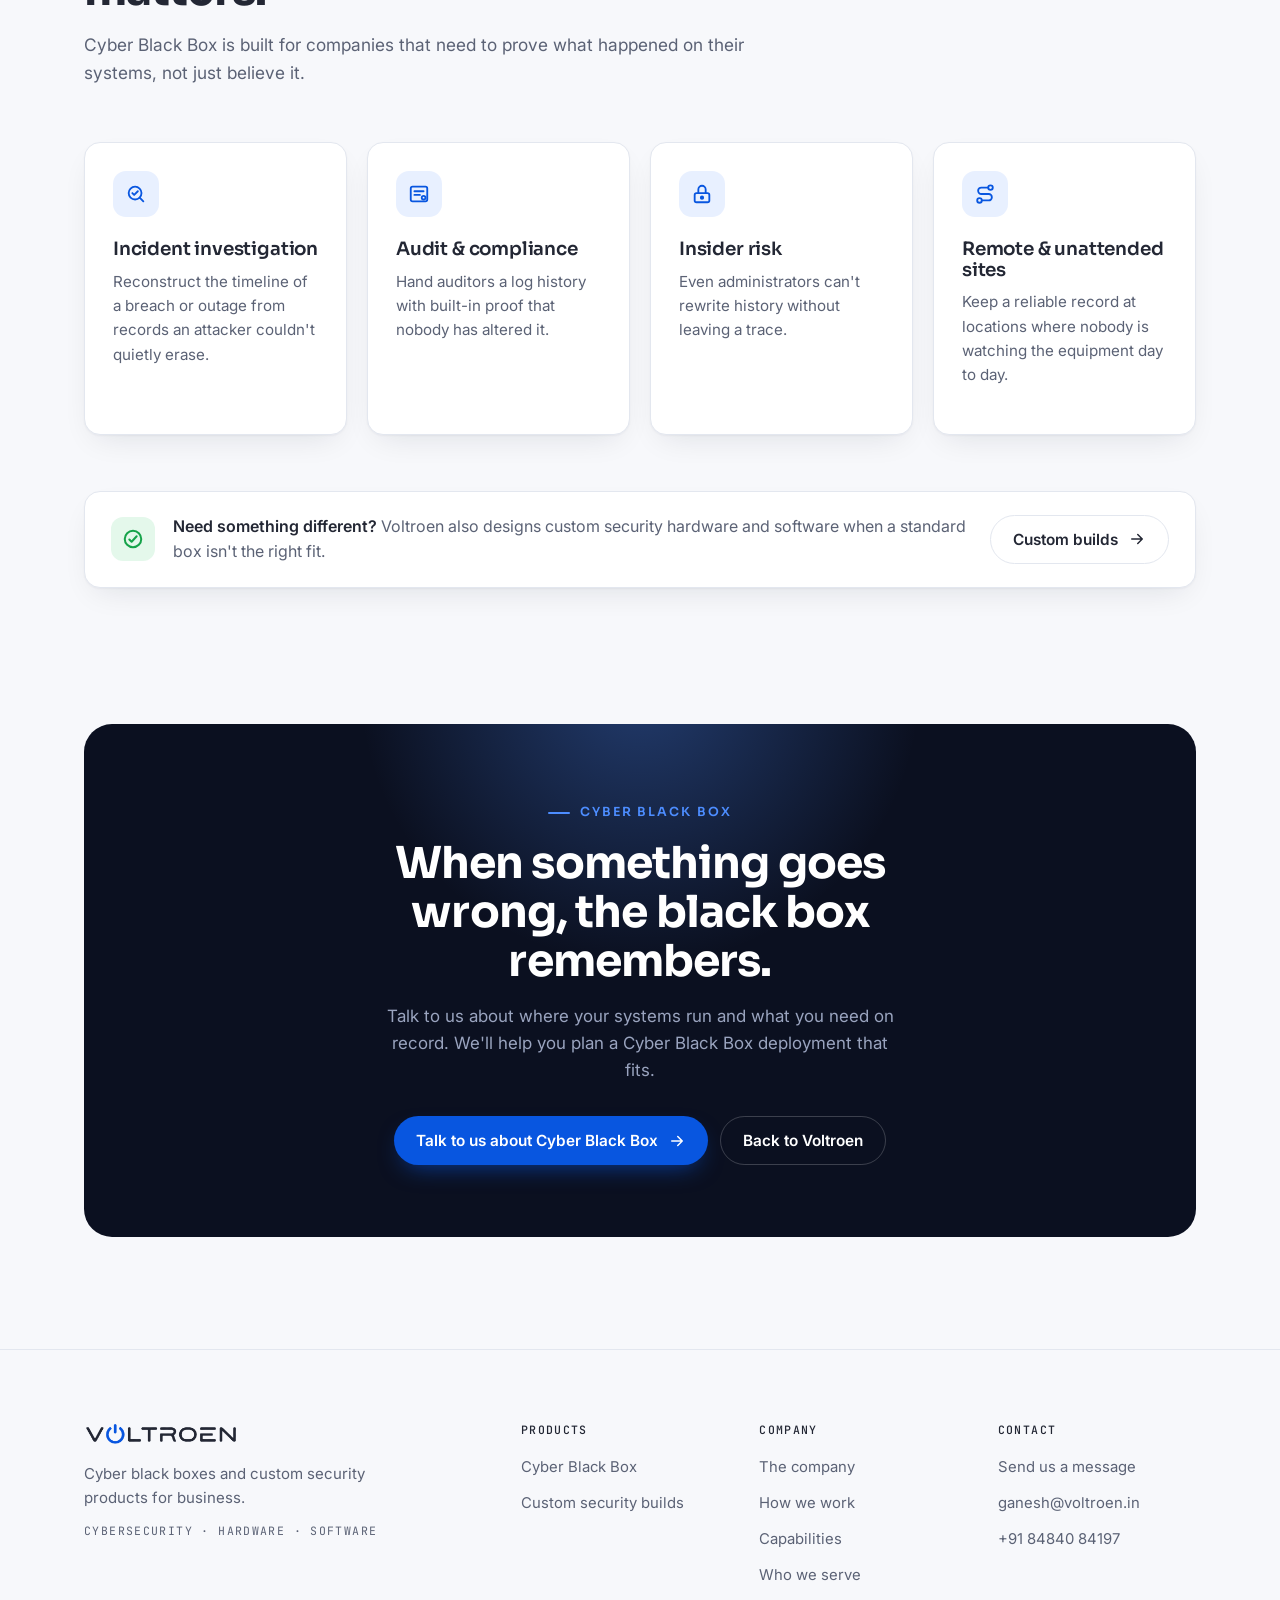
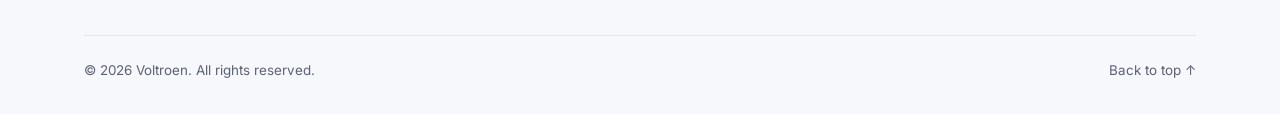
==== commit 95c225a4: "Add company email and phone to the site List ganesh@voltroen.in and +91 84840 84197 in the contact s" ====
--- a/cyber-black-box.html
+++ b/cyber-black-box.html
@@ -319,7 +319,8 @@
           <h2 class="foot-title">Contact</h2>
           <ul>
             <li><a href="index.html#contact">Send us a message</a></li>
-            <li hidden><a id="footer-email" href="index.html#contact"></a></li>
+            <li><a id="footer-email" href="mailto:ganesh@voltroen.in">ganesh@voltroen.in</a></li>
+            <li><a href="tel:+918484084197">+91 84840 84197</a></li>
           </ul>
         </div>
       </div>
--- a/assets/css/site.css
+++ b/assets/css/site.css
@@ -800,6 +800,9 @@
 .form-actions { display: flex; flex-wrap: wrap; align-items: center; gap: 16px; margin-top: 6px; }
 .form-actions .btn svg { width: 18px; height: 18px; }
 .helper { flex: 1; min-width: 200px; font-size: .84rem; color: #9aa4bf; }
+.direct-contact { margin-top: 20px; font-family: var(--mono); font-size: .88rem; line-height: 1.9; color: #9aa4bf; }
+.direct-contact a { color: #fff; border-bottom: 1px solid rgba(255, 255, 255, .3); }
+.direct-contact a:hover { border-bottom-color: #fff; }
 .inbox-note { margin-top: 18px; padding: 12px 14px; border-radius: 10px; border: 1px dashed rgba(255, 255, 255, .2); font-size: .86rem; color: #c4cbdd; }
 .status { margin-top: 14px; font-family: var(--mono); font-size: .78rem; color: #4ade80; min-height: 1.2em; }
 .status.warn { color: var(--amber); }
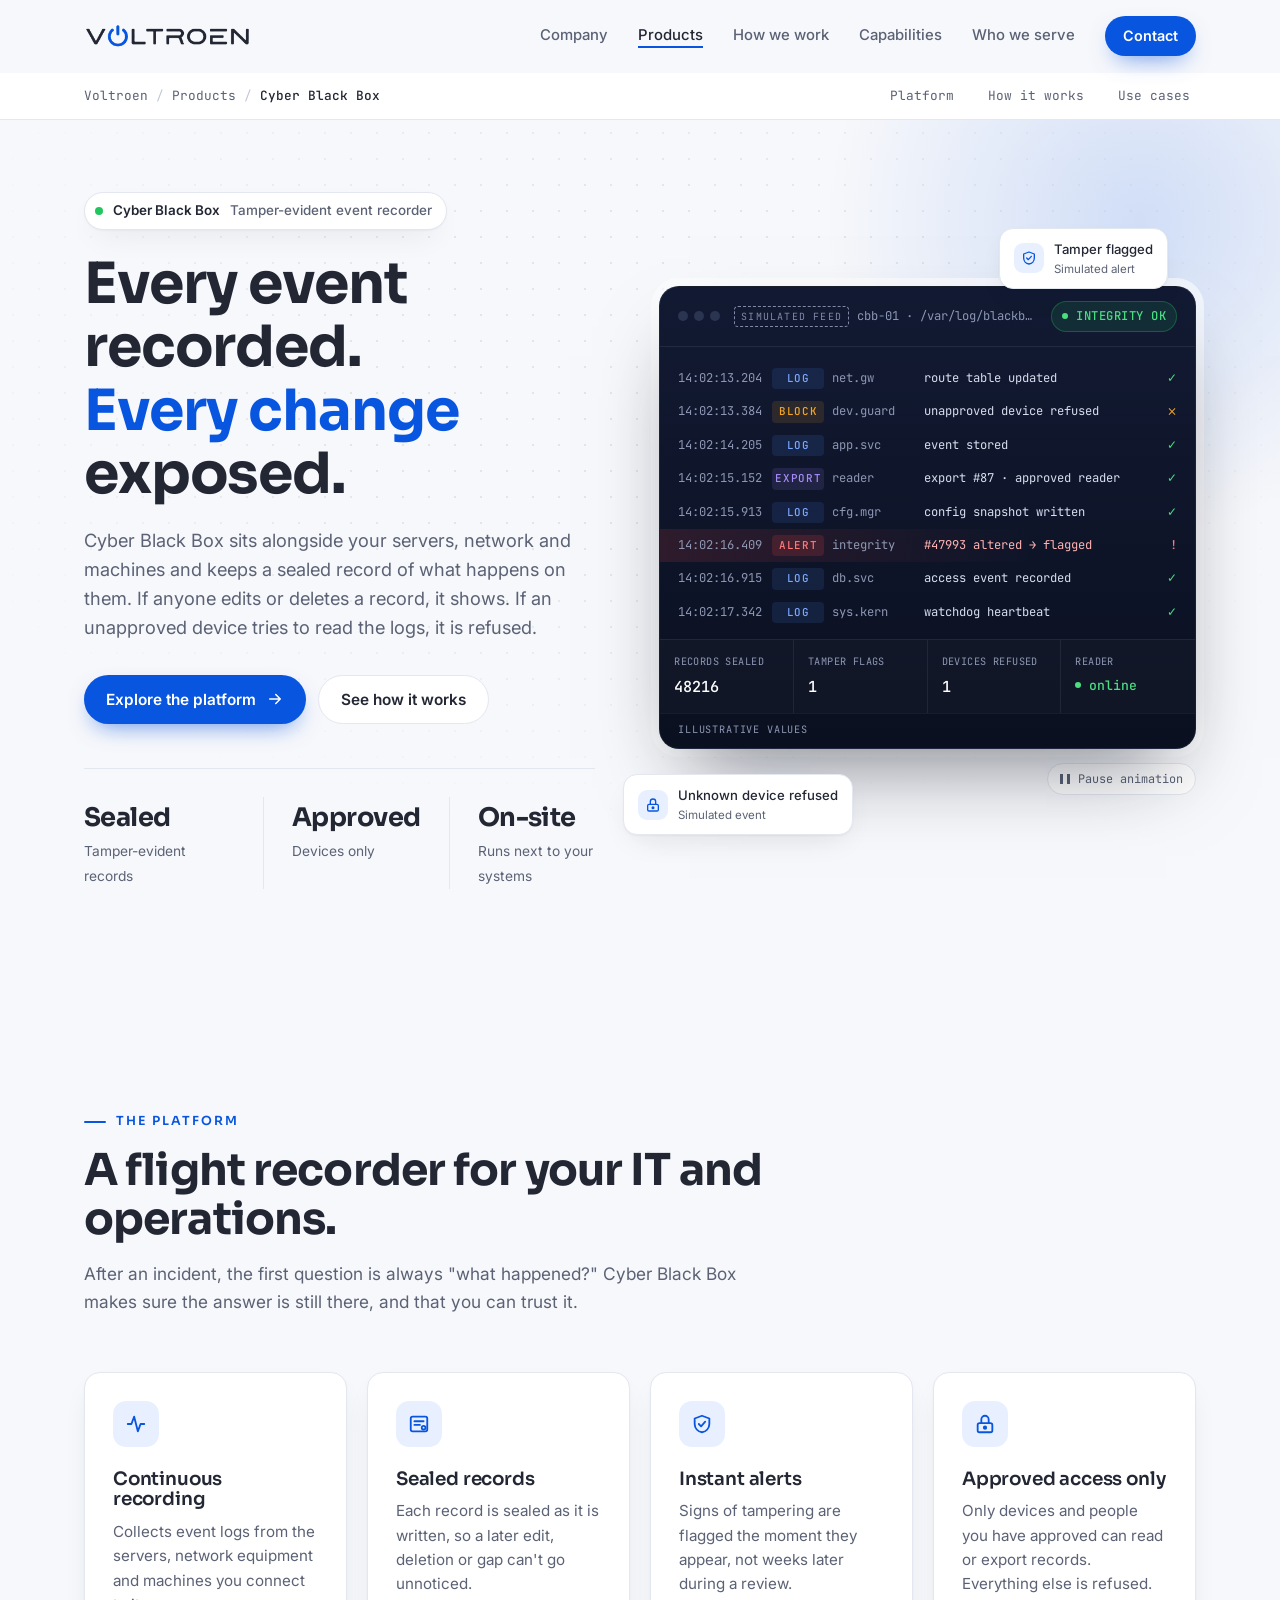
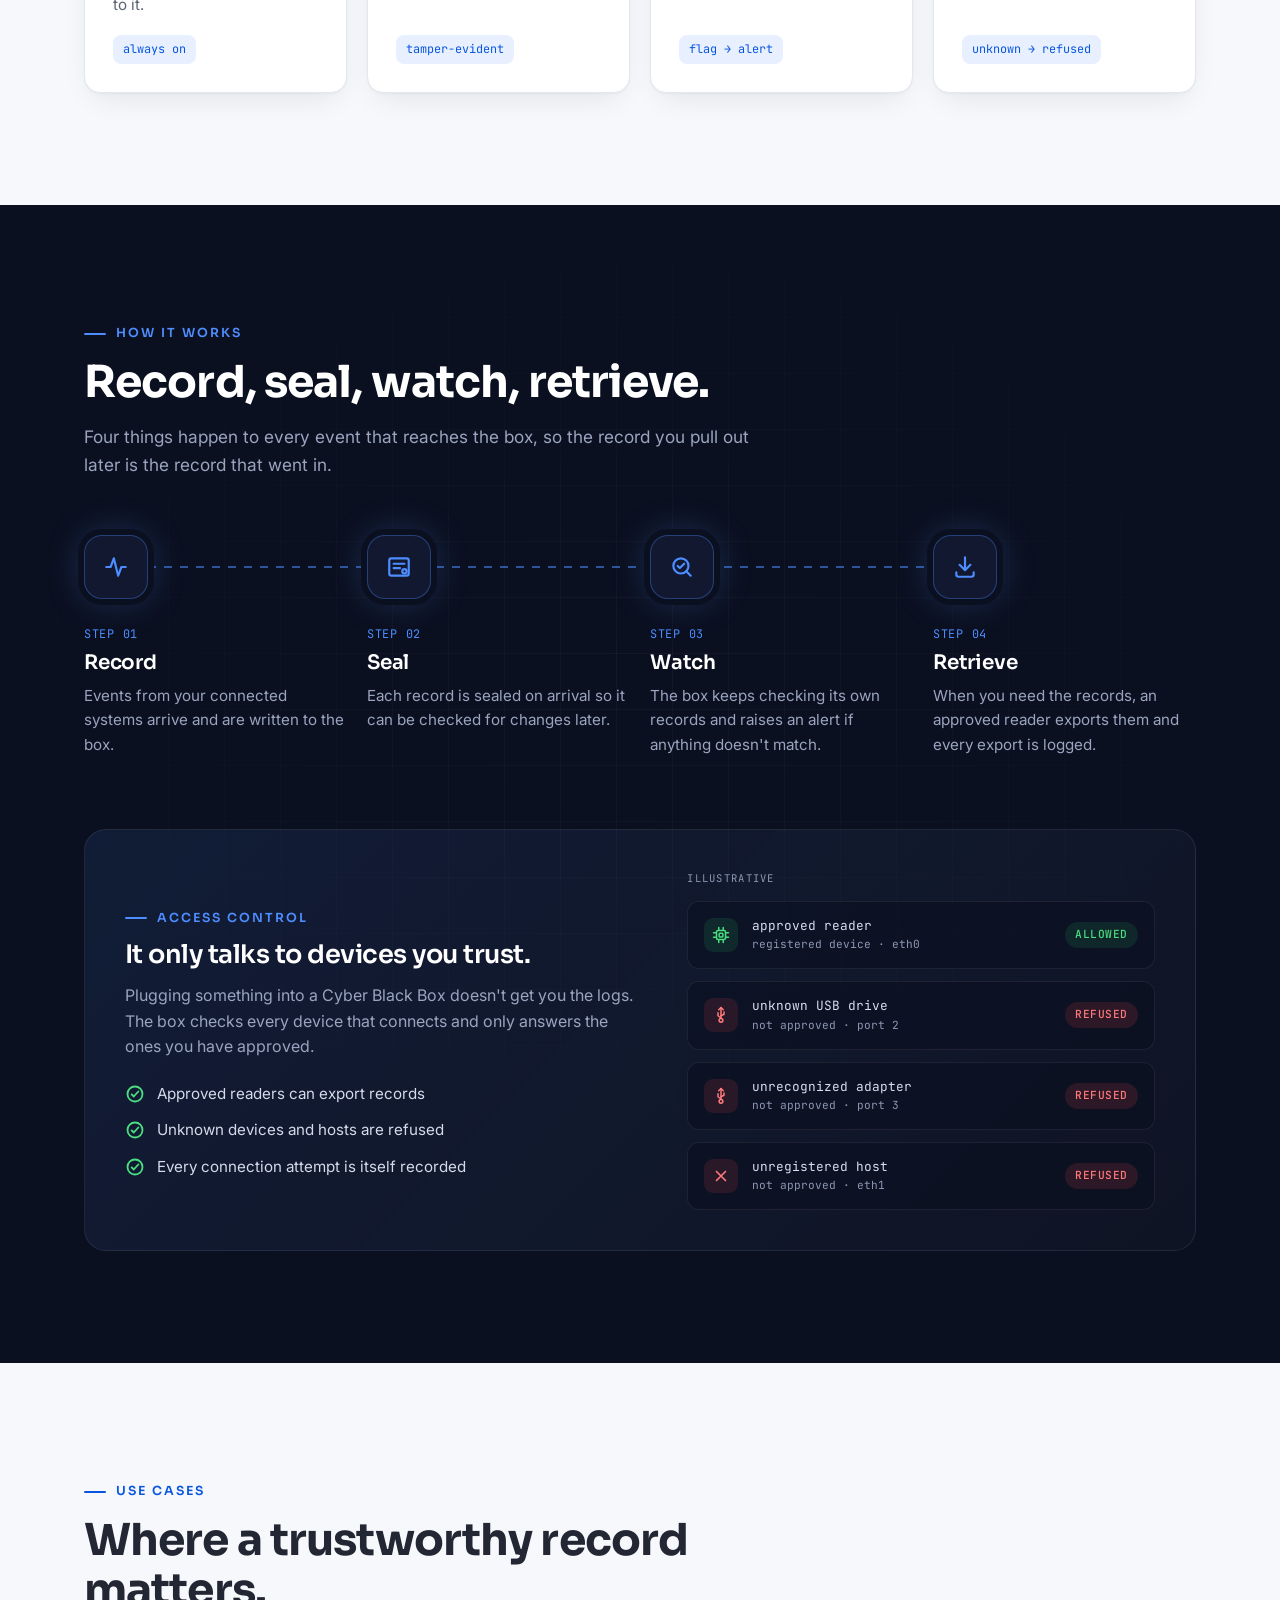
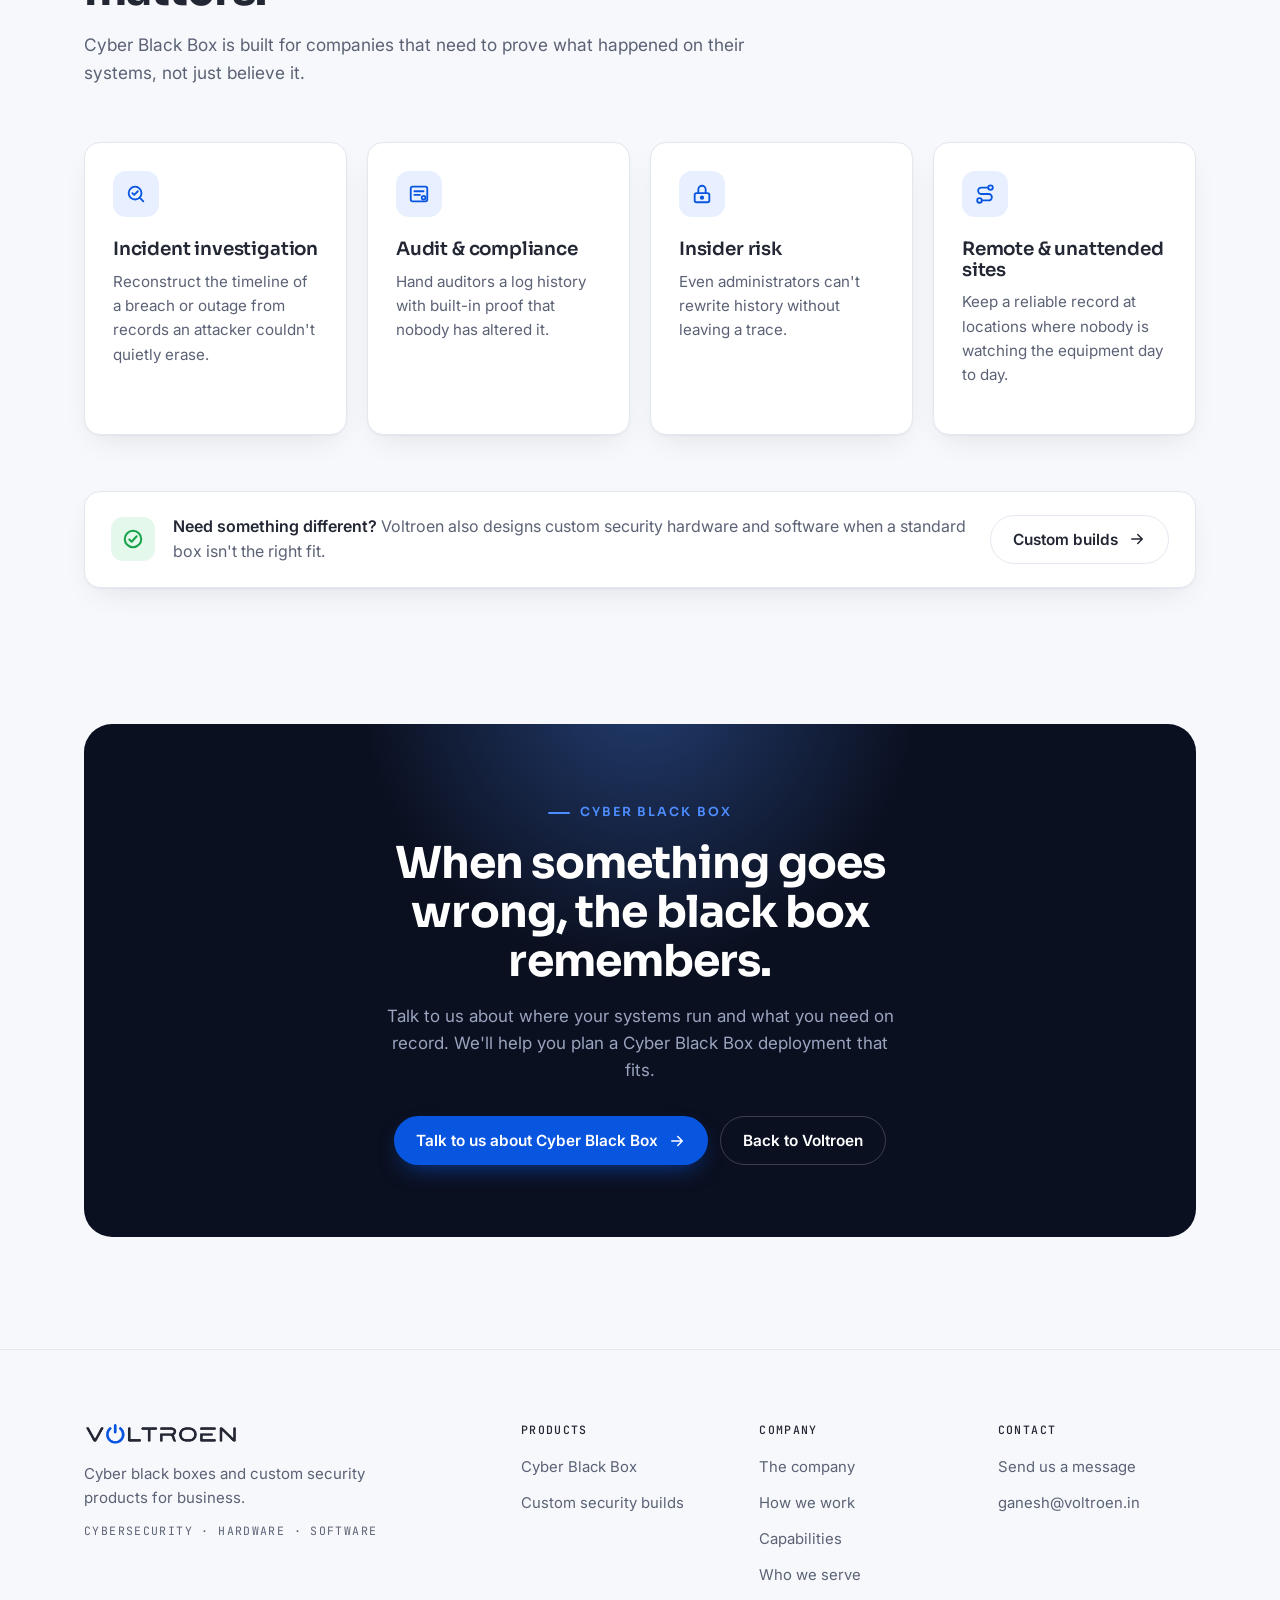
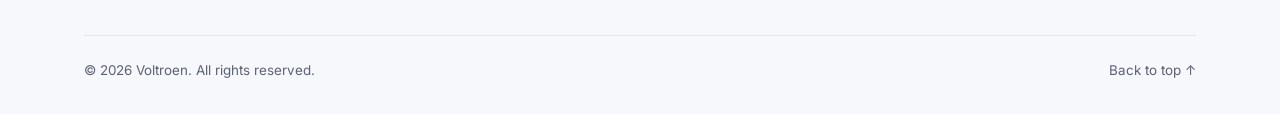
==== commit 4366c8c5: "Remove the phone number from the site Co-Authored-By: Claude Opus 5.5 <noreply@anthropic.com> Claude" ====
--- a/cyber-black-box.html
+++ b/cyber-black-box.html
@@ -320,7 +320,6 @@
           <ul>
             <li><a href="index.html#contact">Send us a message</a></li>
             <li><a id="footer-email" href="mailto:ganesh@voltroen.in">ganesh@voltroen.in</a></li>
-            <li><a href="tel:+918484084197">+91 84840 84197</a></li>
           </ul>
         </div>
       </div>
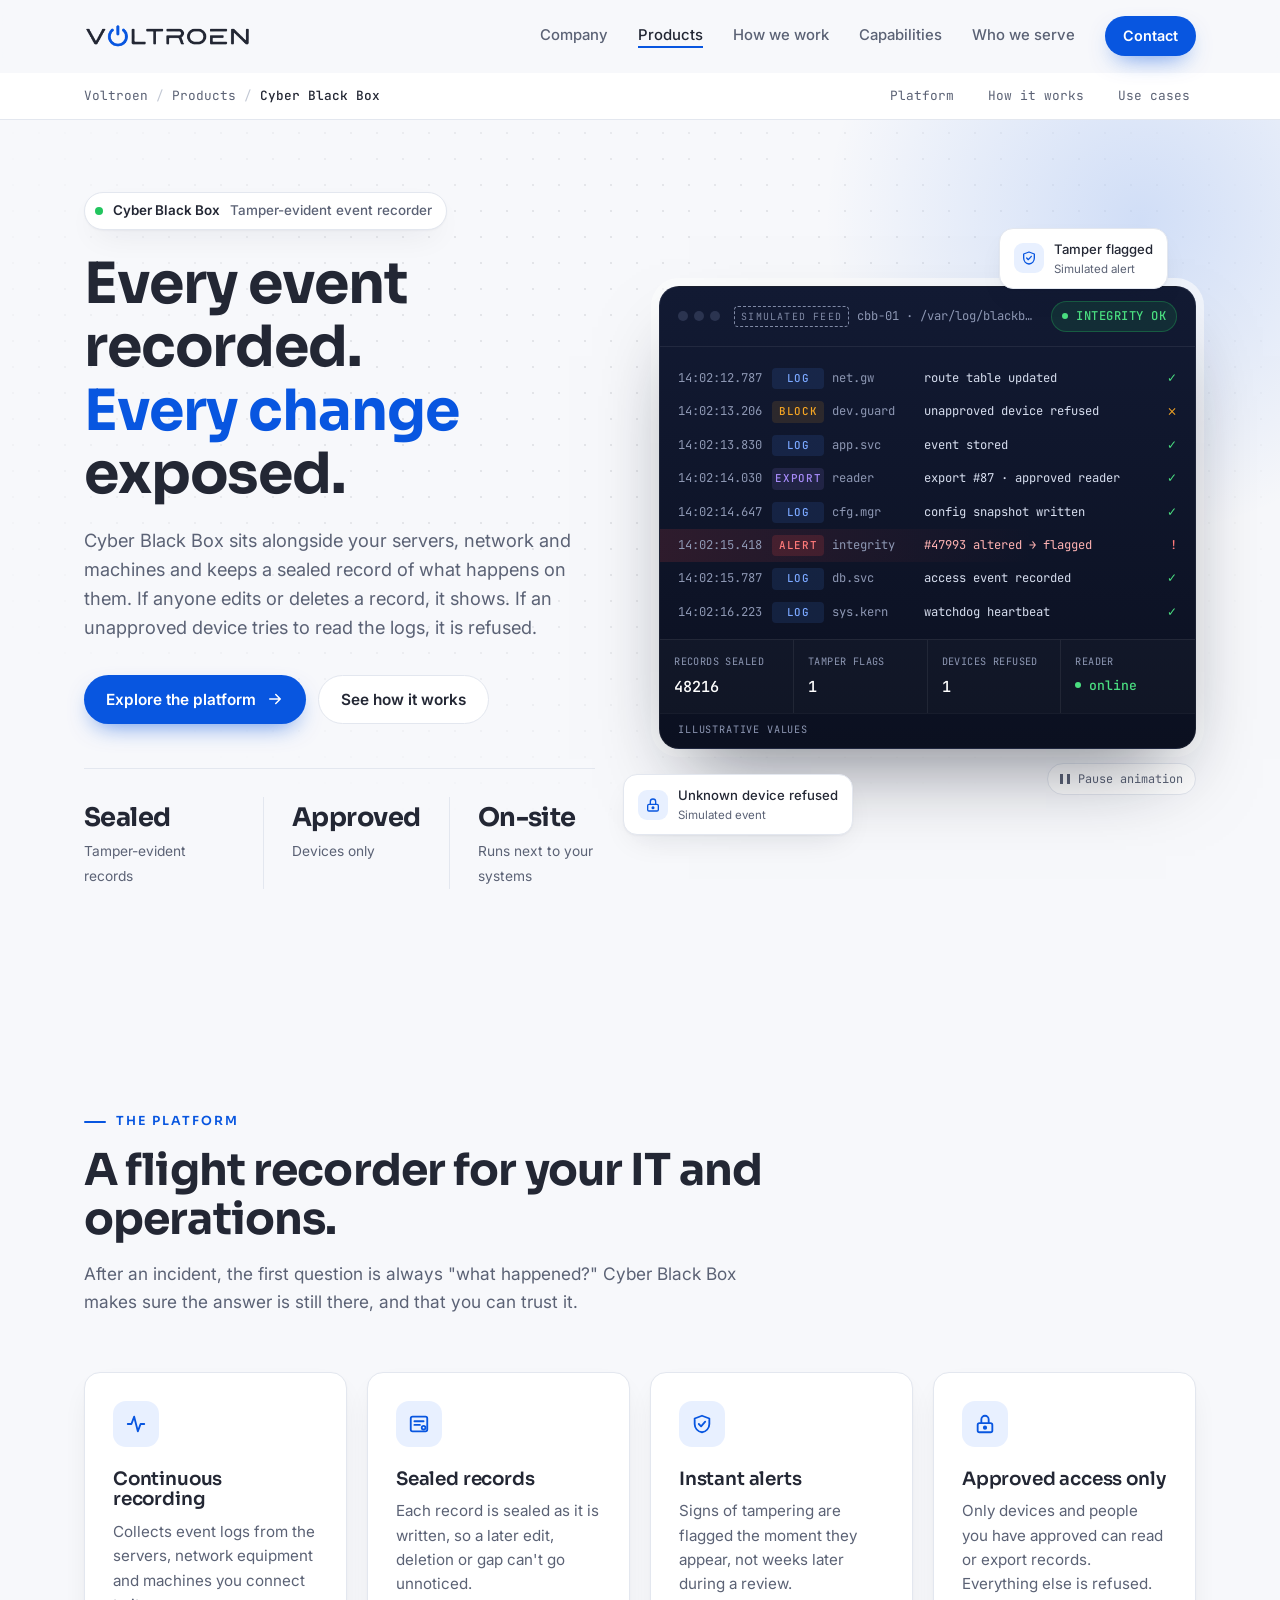
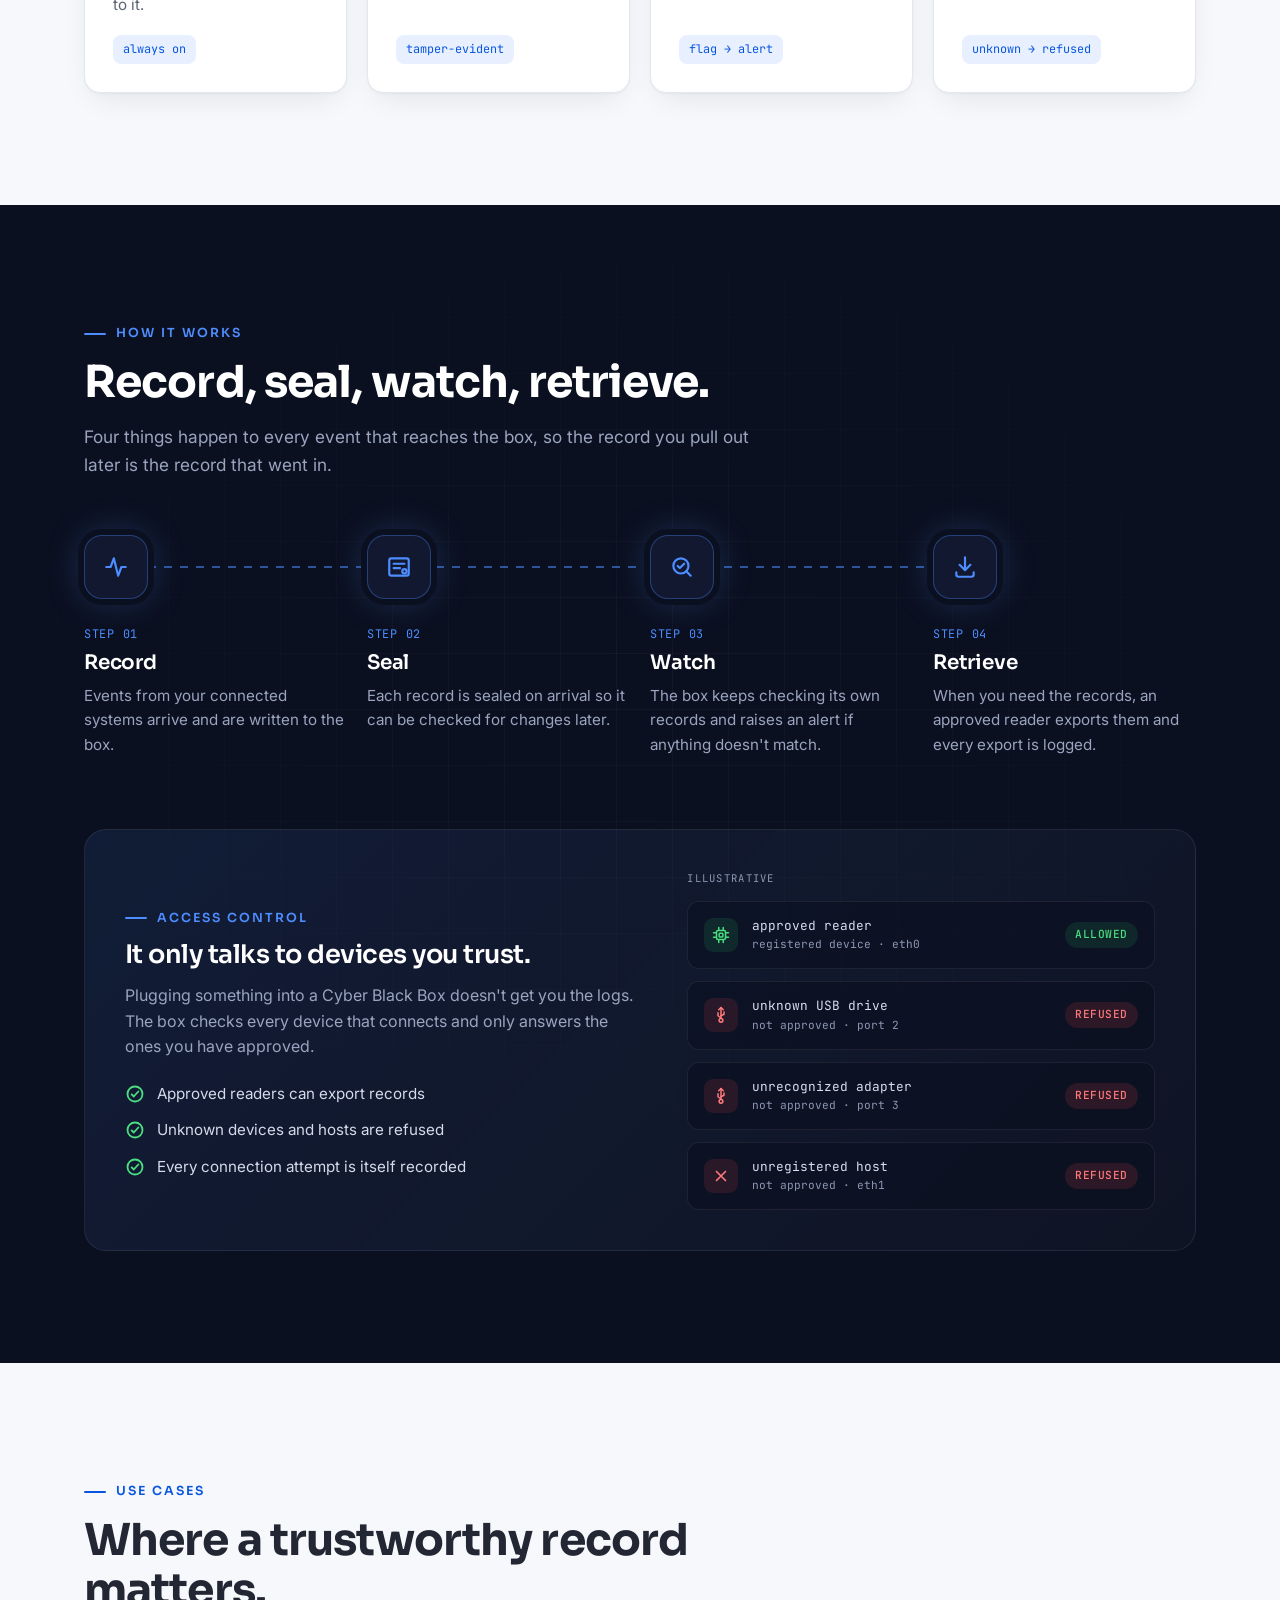
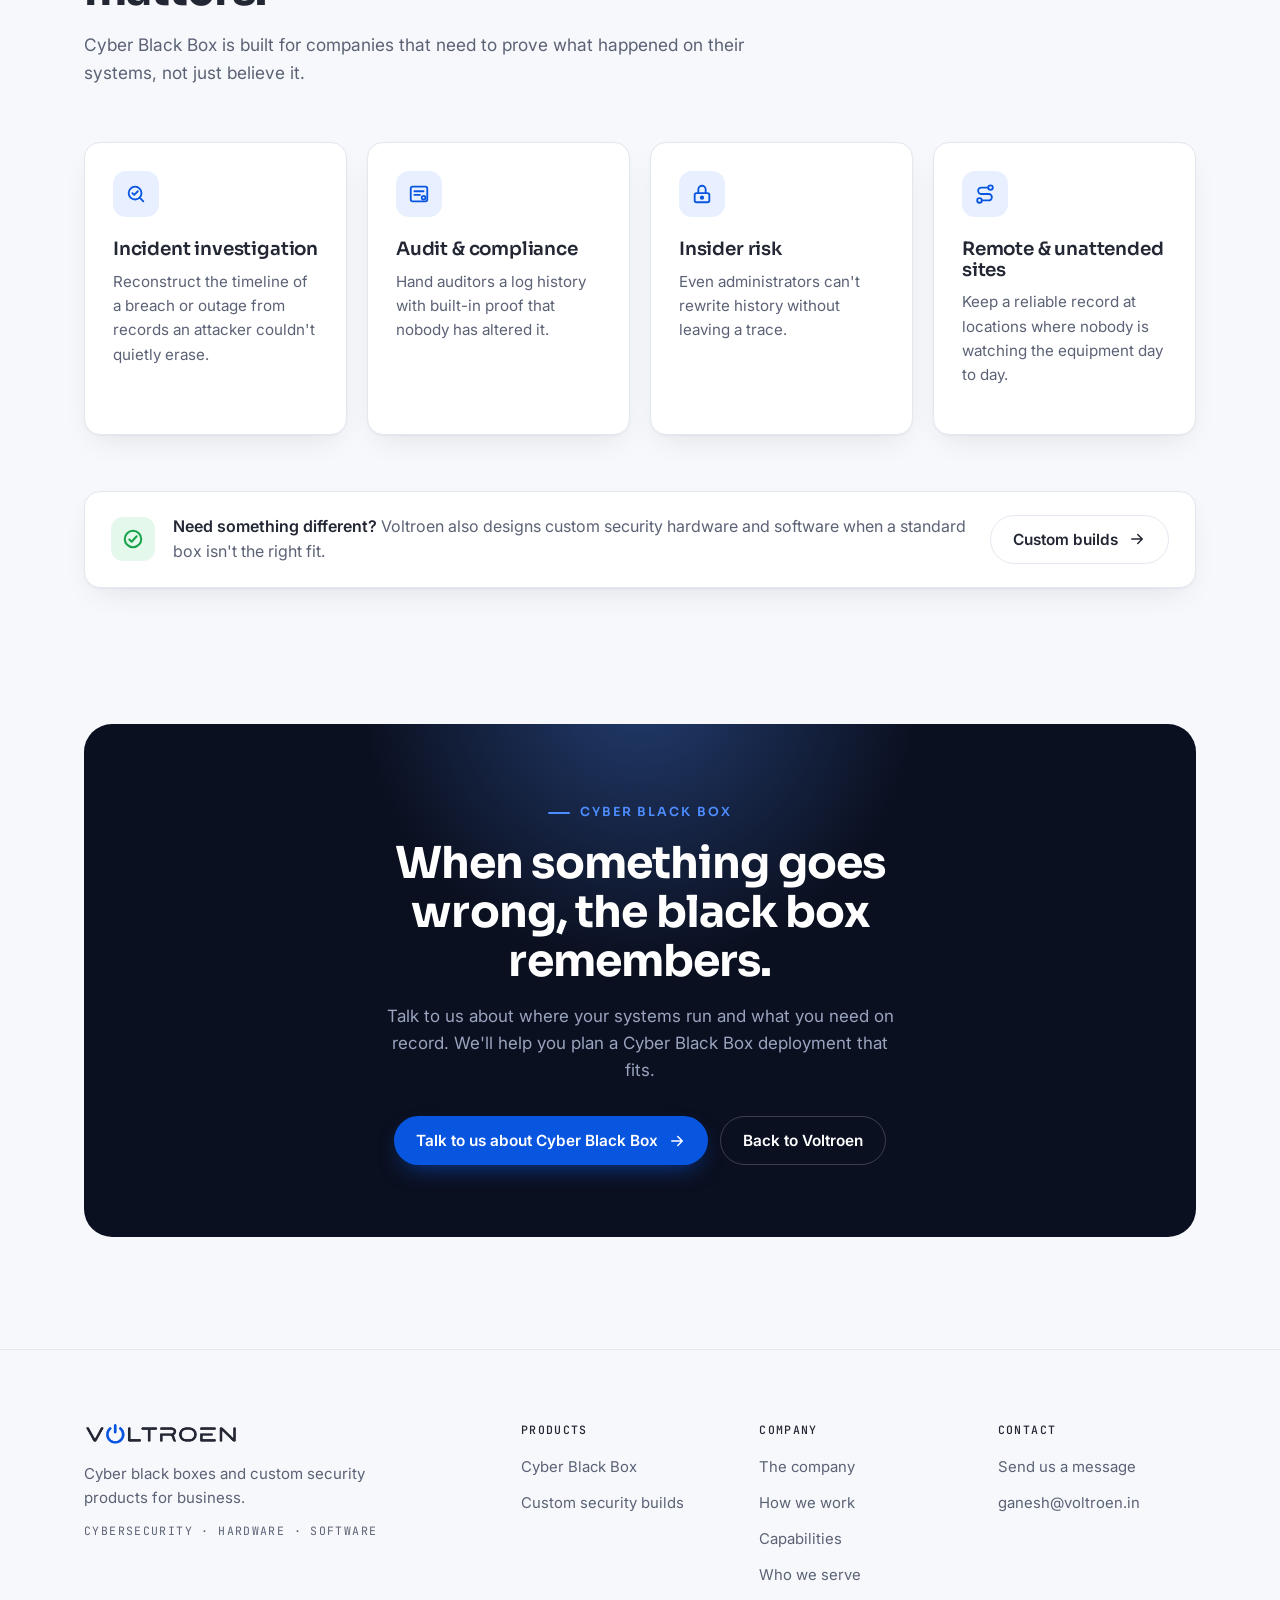
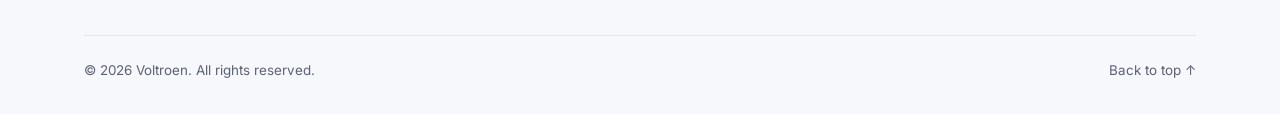
==== commit 46108f63: "Plain Submit button for the dummy contact form Drop the helper text and status line, and version the" ====
--- a/cyber-black-box.html
+++ b/cyber-black-box.html
@@ -16,7 +16,7 @@
   <link rel="preconnect" href="https://fonts.gstatic.com" crossorigin />
   <link href="https://fonts.googleapis.com/css2?family=Inter:wght@400;500;600&family=JetBrains+Mono:wght@400;500&family=Sora:wght@500;600;700&display=swap" rel="stylesheet" />
   <script>document.documentElement.classList.add('js');setTimeout(function(){if(!window.__siteReady)document.documentElement.classList.remove('js');},4000);</script>
-  <link rel="stylesheet" href="assets/css/site.css" />
+  <link rel="stylesheet" href="assets/css/site.css?v=3" />
 </head>
 <body>
   <a class="skip-link" href="#main">Skip to content</a>
@@ -330,6 +330,6 @@
     </div>
   </footer>
 
-  <script src="assets/js/site.js"></script>
+  <script src="assets/js/site.js?v=3"></script>
 </body>
 </html>
--- a/assets/css/site.css
+++ b/assets/css/site.css
@@ -800,9 +800,6 @@
 .form-actions { display: flex; flex-wrap: wrap; align-items: center; gap: 16px; margin-top: 6px; }
 .form-actions .btn svg { width: 18px; height: 18px; }
 .helper { flex: 1; min-width: 200px; font-size: .84rem; color: #9aa4bf; }
-.direct-contact { margin-top: 20px; font-family: var(--mono); font-size: .88rem; line-height: 1.9; color: #9aa4bf; }
-.direct-contact a { color: #fff; border-bottom: 1px solid rgba(255, 255, 255, .3); }
-.direct-contact a:hover { border-bottom-color: #fff; }
 .inbox-note { margin-top: 18px; padding: 12px 14px; border-radius: 10px; border: 1px dashed rgba(255, 255, 255, .2); font-size: .86rem; color: #c4cbdd; }
 .status { margin-top: 14px; font-family: var(--mono); font-size: .78rem; color: #4ade80; min-height: 1.2em; }
 .status.warn { color: var(--amber); }
